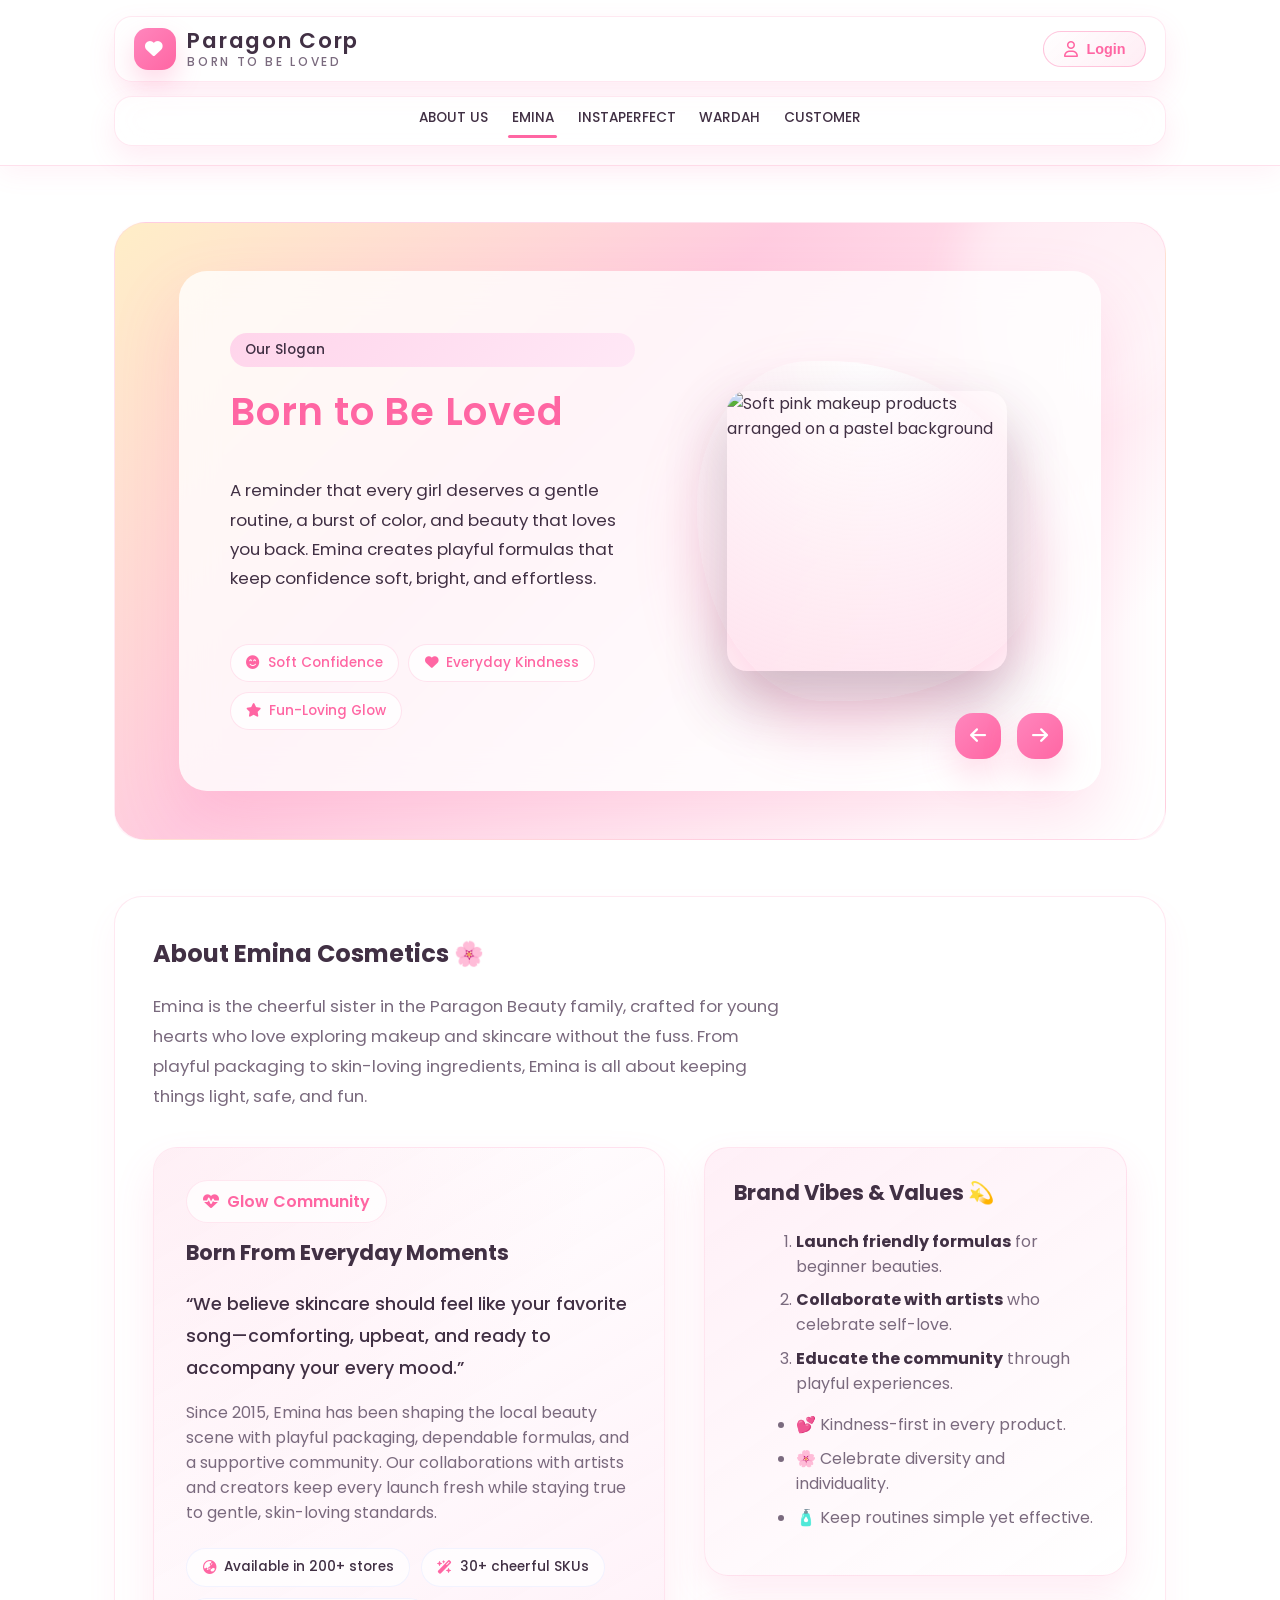
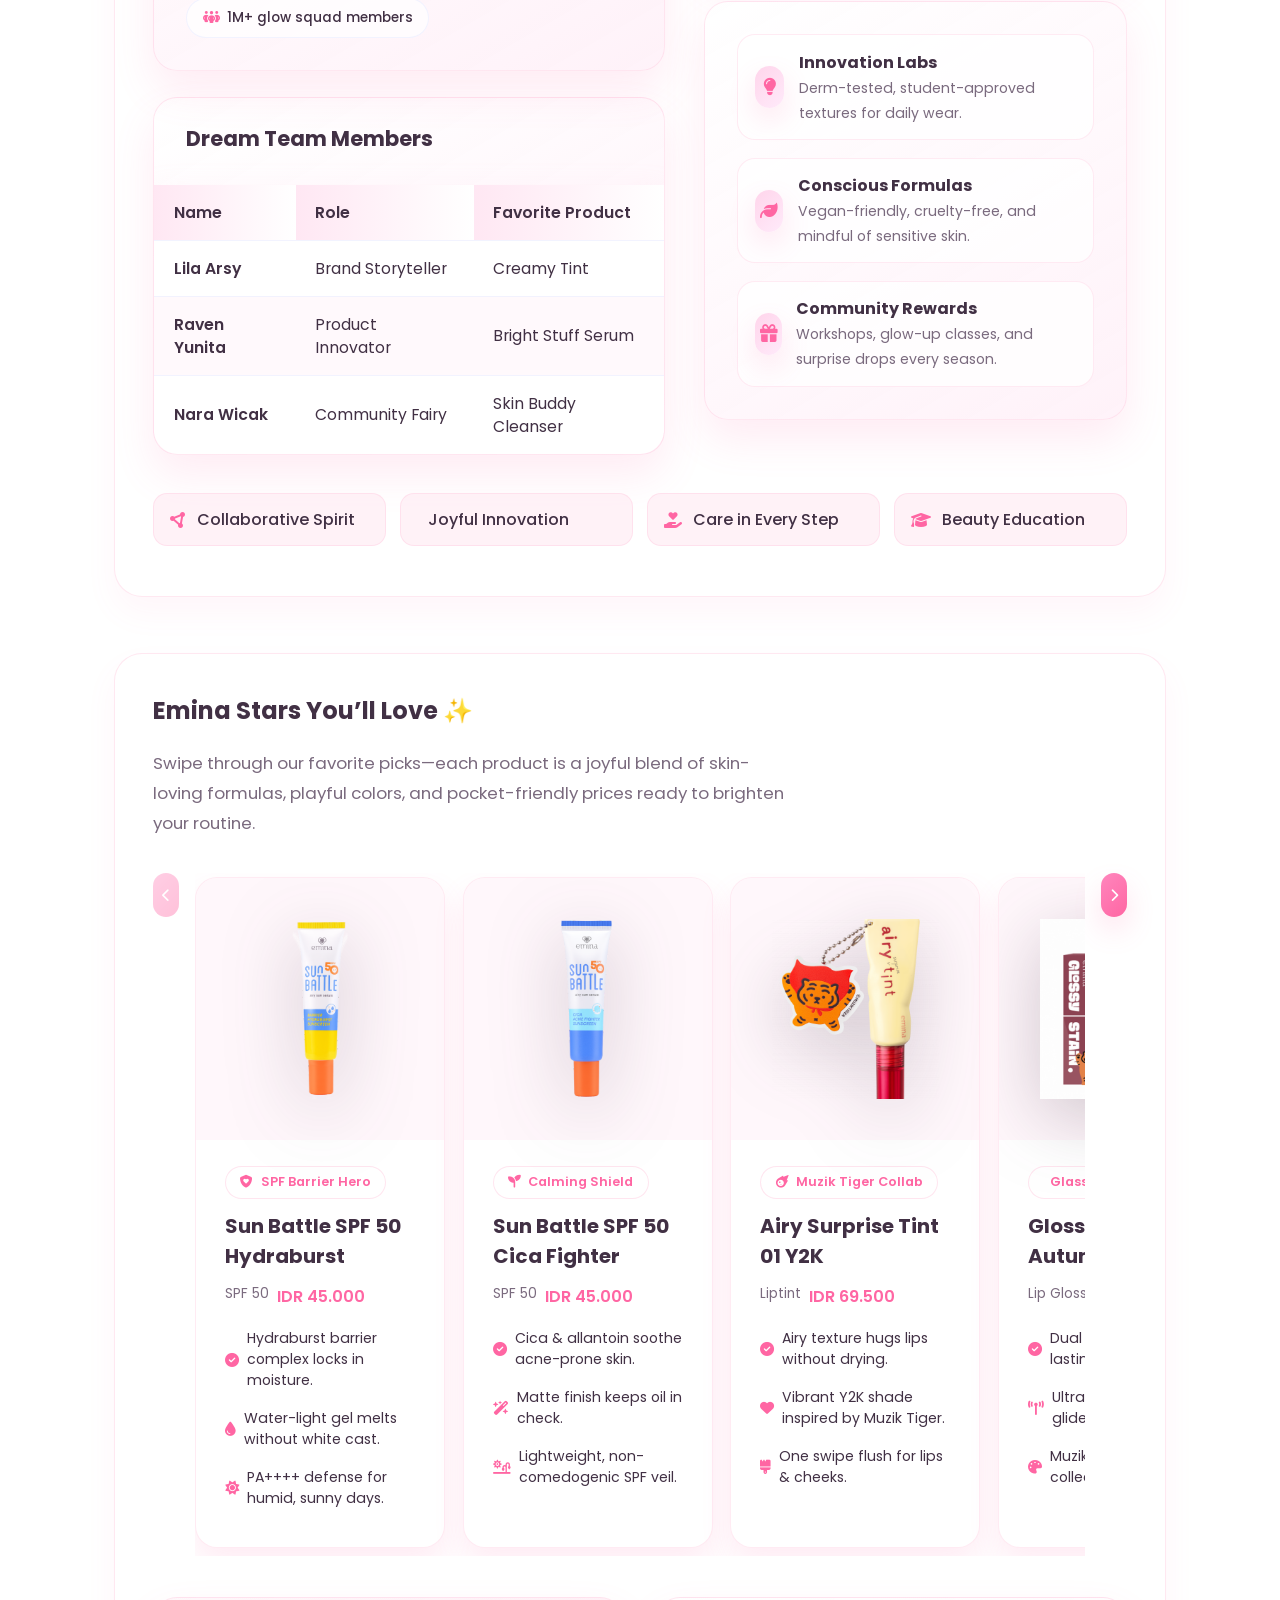
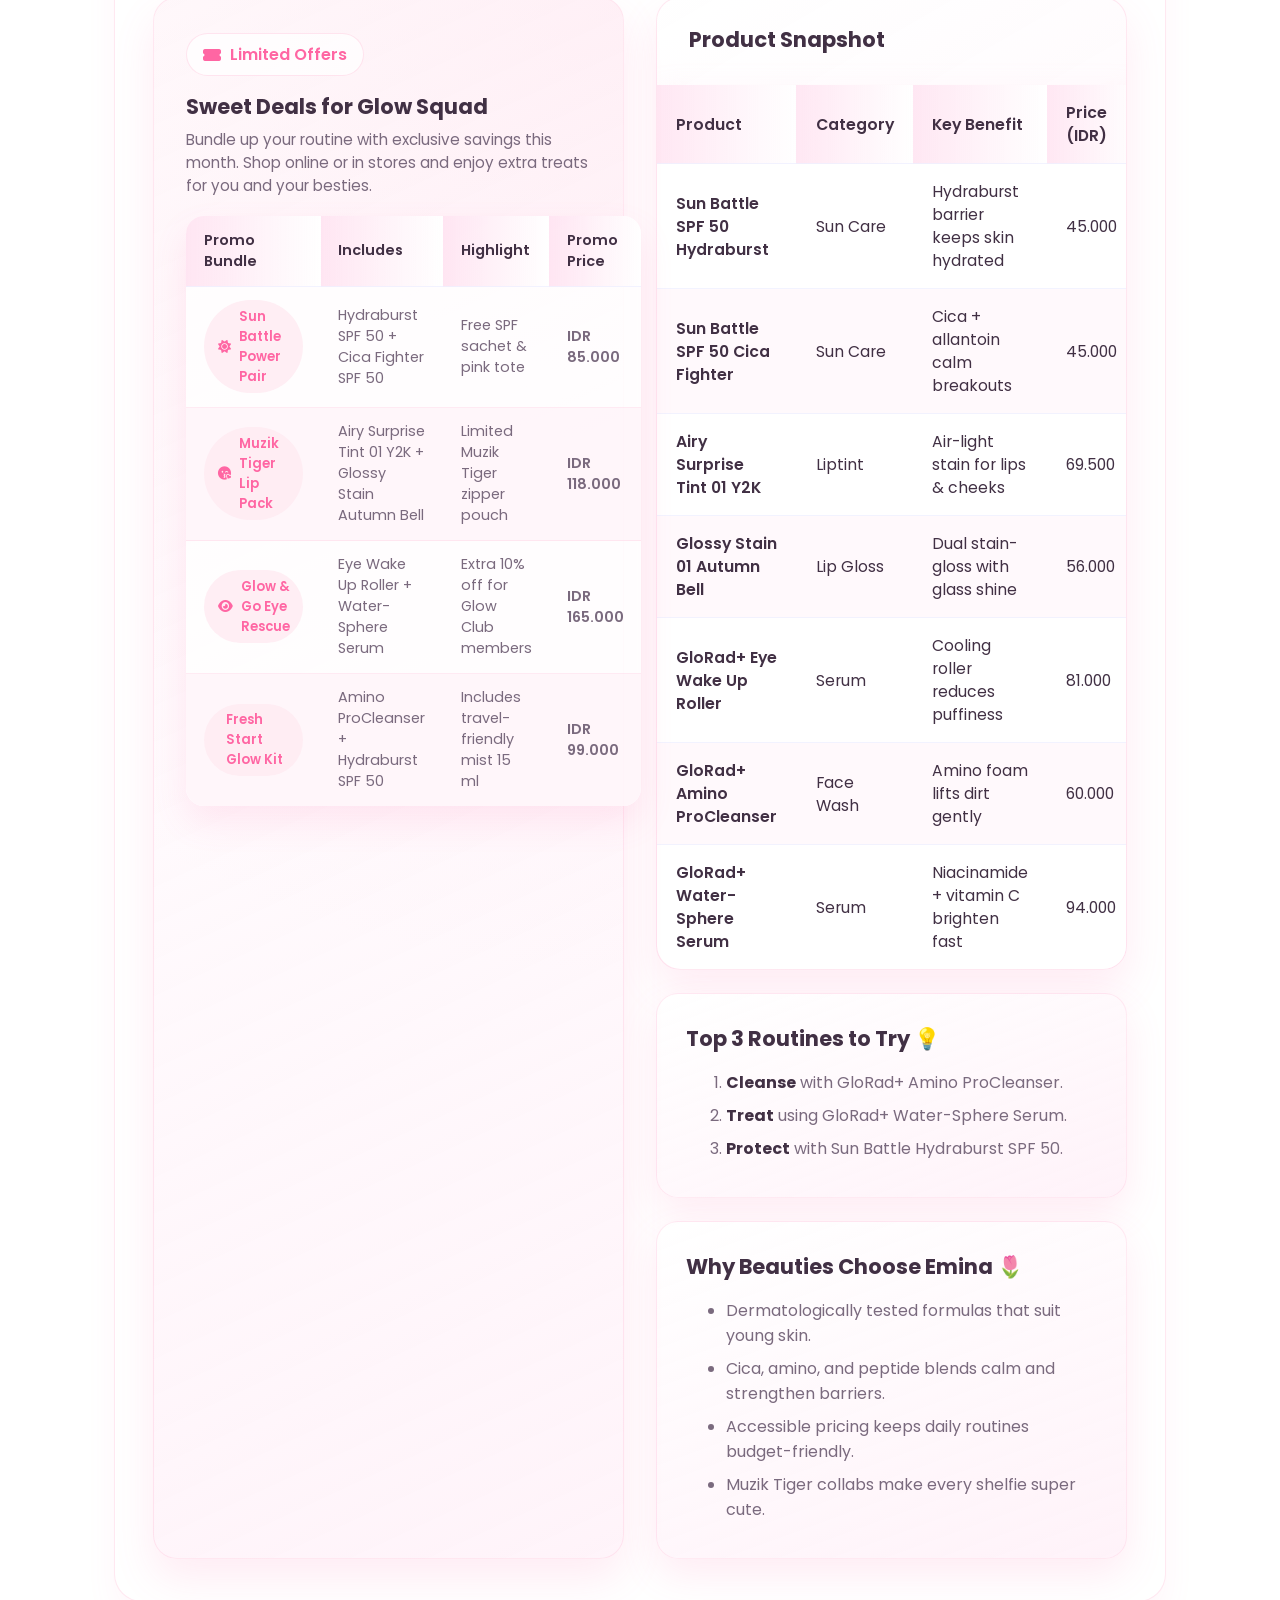
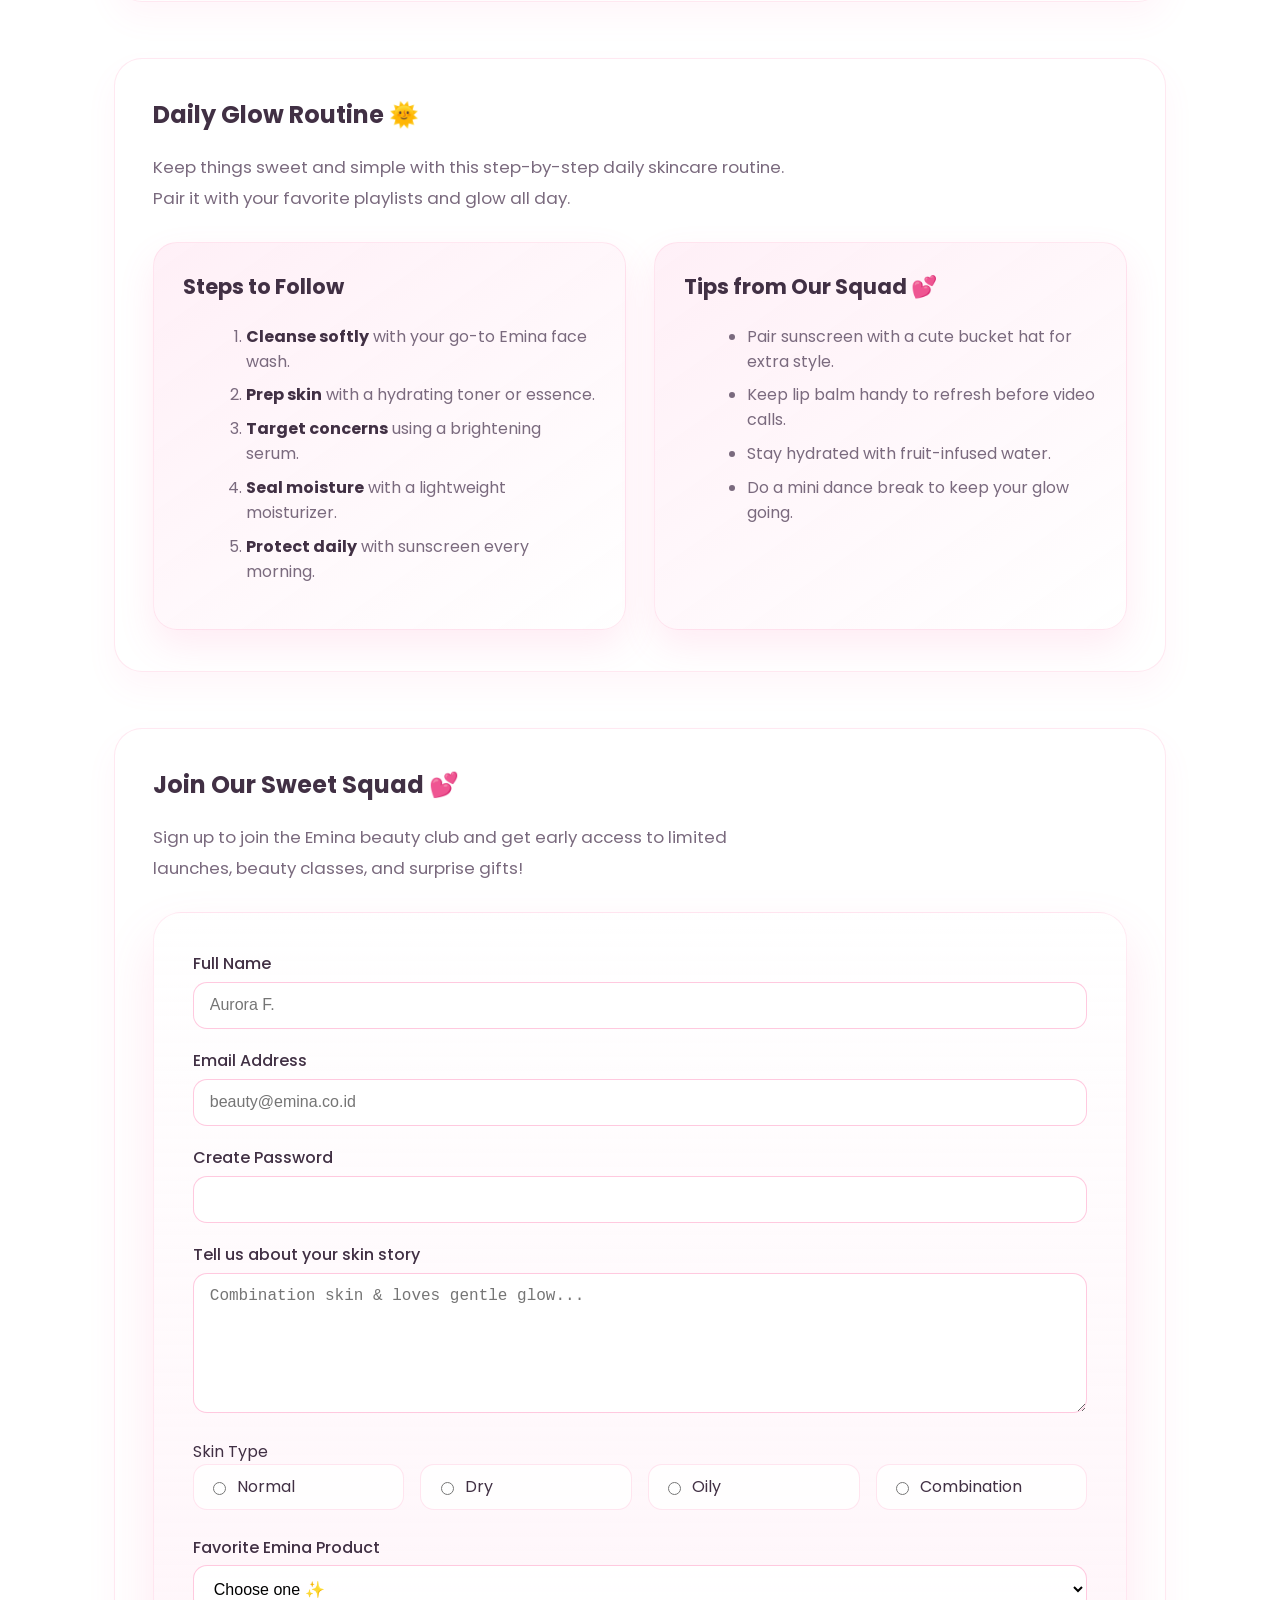
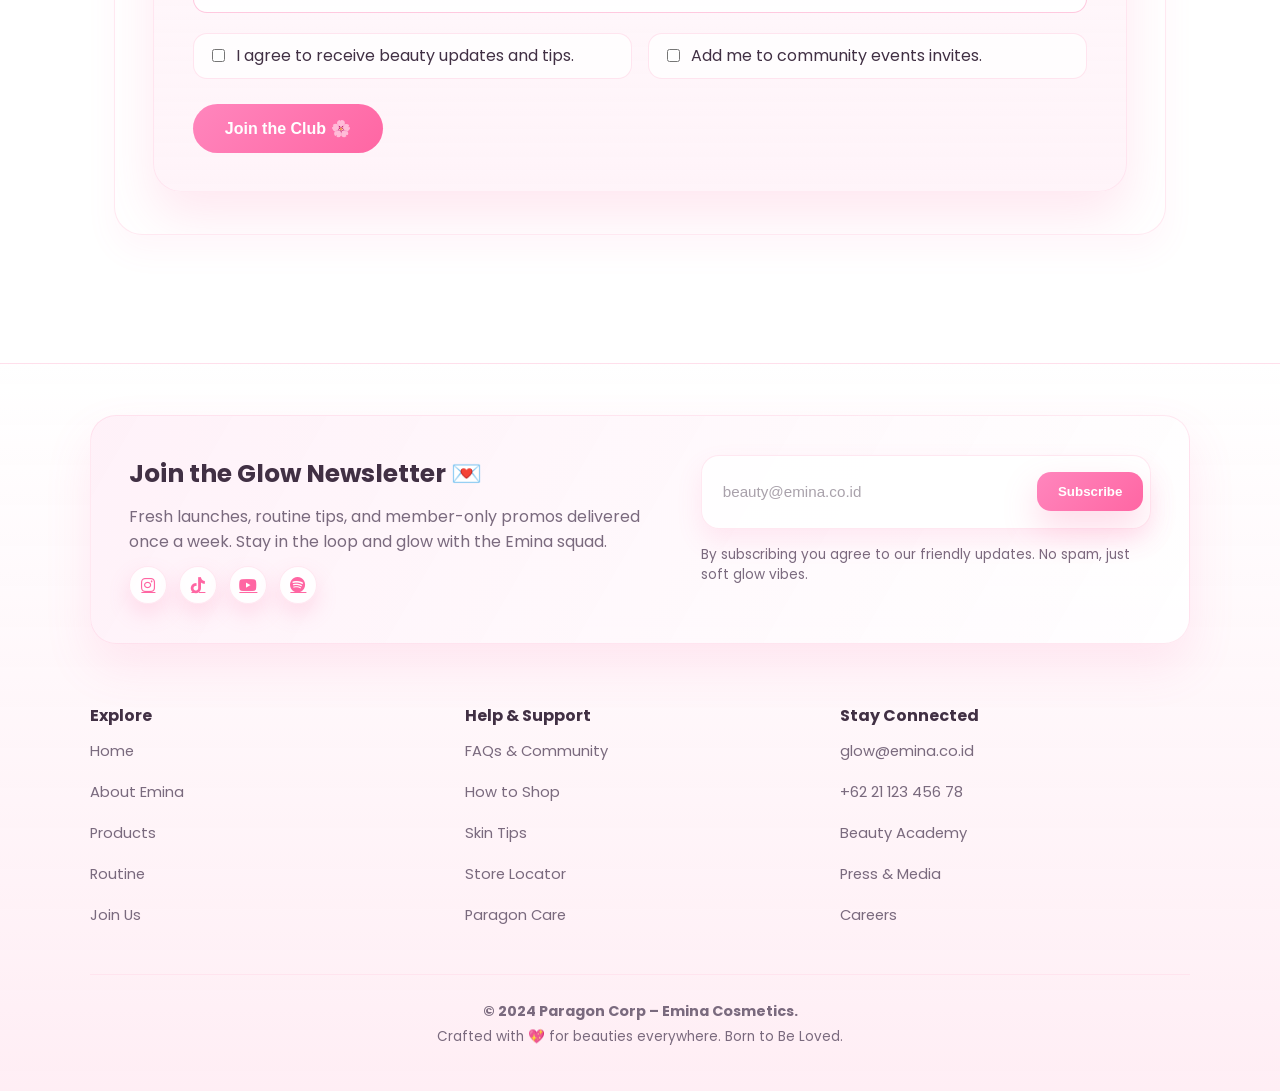
==== index.html @ 12f89a15 "Update" ====
<!DOCTYPE html>
<html lang="en">
  <head>
    <meta charset="UTF-8" />
    <meta name="viewport" content="width=device-width, initial-scale=1.0" />
    <title>Emina Cosmetics - Born to Be Loved</title>
    <link rel="preconnect" href="https://fonts.googleapis.com" />
    <link rel="preconnect" href="https://fonts.gstatic.com" crossorigin />
    <link
      href="https://fonts.googleapis.com/css2?family=Poppins:wght@300;400;500;600&display=swap"
      rel="stylesheet"
    />
    <link
      rel="stylesheet"
      href="https://cdnjs.cloudflare.com/ajax/libs/font-awesome/6.5.2/css/all.min.css"
      referrerpolicy="no-referrer"
    />
    <link rel="stylesheet" href="style.css" />
    <style>
:root {
  --pink-soft: #ffcce0;
  --pink-bold: #ff66a3;
  --pink-light: #fff4f9;
  --lavender: #eff0ff;
  --text-dark: #413044;
  --text-muted: #7a6a7e;
}

      .sr-only {
        position: absolute;
        width: 1px;
        height: 1px;
        padding: 0;
        margin: -1px;
        overflow: hidden;
        clip: rect(0, 0, 0, 0);
        white-space: nowrap;
        border: 0;
      }
    </style>
  </head>
  <body>
    <header>
      <div class="header-shell">
        <div class="header-row header-top">
          <a href="#home" class="brand-link">
            <span class="brand-icon"><i class="fa-solid fa-heart"></i></span>
            <span class="brand-name">
              Paragon Corp
              <span class="brand-tagline">Born to Be Loved</span>
            </span>
          </a>
          <button type="button" class="login-btn" id="login-action">
            <i class="fa-regular fa-user"></i>
            <span>Login</span>
          </button>
        </div>
        <div class="header-row header-nav">
          <nav>
            <ul class="nav-primary">
              <li><a href="#about">About us</a></li>
              <li><a href="#home">Emina</a></li>
              <li><a href="#products">InstaPerfect</a></li>
              <li><a href="#routine">Wardah</a></li>
              <li><a href="#join">Customer</a></li>
            </ul>
          </nav>
        </div>
      </div>
    </header>
    <main>
      <!-- 🌸 HOME SECTION -->
      <section id="home" class="hero">
        <div class="hero-shell">
          <div class="slideshow">
            <div class="slide active" data-slide="0">
              <div class="slide-copy">
                <span class="slide-badge">Our Slogan</span>
                <h2 class="hero-title" style="color: #ff66a3;">Born to Be Loved</h2>
                <p>
                  A reminder that every girl deserves a gentle routine, a burst of color,
                  and beauty that loves you back. Emina creates playful formulas that keep
                  confidence soft, bright, and effortless.
                </p>
                <div class="slide-meta">
                  <span><i class="fa-solid fa-face-smile-beam"></i>Soft Confidence</span>
                  <span><i class="fa-solid fa-heart"></i>Everyday Kindness</span>
                  <span><i class="fa-solid fa-star"></i>Fun-Loving Glow</span>
                </div>
              </div>
              <div class="slide-visual">
                <img
                  src="./imgs/slide-1.jpg"
                  alt="Soft pink makeup products arranged on a pastel background"
                />
              </div>
            </div>
            <div class="slide" data-slide="1">
              <div class="slide-copy">
                <span class="slide-badge">Why Girls Love Emina?</span>
                <h2 class="hero-title">Playful Beauty, Real Results</h2>
                <p>
                  From campus mornings to weekend hangouts, Emina delivers formulas that
                  feel good, look good, and keep your skin smiling back.
                </p>
                <ul class="slide-features">
                  <li><i class="fa-solid fa-tags"></i>Affordable and trendy</li>
                  <li><i class="fa-solid fa-flask"></i>Dermatologically tested</li>
                  <li><i class="fa-solid fa-leaf"></i>Cruelty-free and vegan</li>
                </ul>
              </div>
              <div class="slide-visual">
                <img
                  src="https://images.unsplash.com/photo-1589987607627-616cac5c5b63?auto=format&fit=crop&w=600&q=80"
                  alt="Colorful skincare bottles on a minimalist shelf"
                />
              </div>
            </div>
            <div class="slide" data-slide="2">
              <div class="slide-copy">
                <span class="slide-badge">Simple Skincare Routine</span>
                <h2 class="hero-title">Glow Steps You Can Follow</h2>
                <p>
                  Keep your skincare sweet and simple with a routine that loves your skin
                  back morning and night.
                </p>
                <ol class="slide-steps">
                  <li>Clean your face</li>
                  <li>Apply toner</li>
                  <li>Moisturize daily</li>
                </ol>
                <p class="slide-note">
                  <i class="fa-solid fa-sun"></i> Finish with SPF to lock in the glow.
                </p>
              </div>
              <div class="slide-visual">
                <img
                  src="https://images.unsplash.com/photo-1600181953294-85c8e10c5bd8?auto=format&fit=crop&w=600&q=80"
                  alt="Skincare essentials neatly stacked in pink tones"
                />
              </div>
            </div>
            <div class="slide-controls">
              <button type="button" class="slide-prev" aria-label="Previous slide">
                <i class="fa-solid fa-arrow-left"></i>
              </button>
              <button type="button" class="slide-next" aria-label="Next slide">
                <i class="fa-solid fa-arrow-right"></i>
              </button>
            </div>
          </div>
        </div>
      </section>

      <!-- 🌸 ABOUT SECTION -->
      <section id="about">
        <h2 class="section-heading">About Emina Cosmetics 🌸</h2>
        <p class="section-subtitle">
          Emina is the cheerful sister in the Paragon Beauty family, crafted for
          young hearts who love exploring makeup and skincare without the fuss.
          From playful packaging to skin-loving ingredients, Emina is all about
          keeping things light, safe, and fun.
        </p>
        <div class="about-grid">
          <div class="about-column">
            <div class="info-card about-story-card">
              <span class="about-badge"><i class="fa-solid fa-heart-pulse"></i> Glow Community</span>
              <h3>Born From Everyday Moments</h3>
              <p class="quote">
                “We believe skincare should feel like your favorite song—comforting, upbeat,
                and ready to accompany your every mood.”
              </p>
              <p>
                Since 2015, Emina has been shaping the local beauty scene with playful packaging,
                dependable formulas, and a supportive community. Our collaborations with artists and
                creators keep every launch fresh while staying true to gentle, skin-loving standards.
              </p>
              <div class="about-story-meta">
                <span><i class="fa-solid fa-earth-asia"></i>Available in 200+ stores</span>
                <span><i class="fa-solid fa-wand-magic-sparkles"></i>30+ cheerful SKUs</span>
                <span><i class="fa-solid fa-people-group"></i>1M+ glow squad members</span>
              </div>
            </div>
            <div class="info-card table-card">
              <h3>Dream Team Members</h3>
              <table>
                <thead>
                  <tr>
                    <th>Name</th>
                    <th>Role</th>
                    <th>Favorite Product</th>
                  </tr>
                </thead>
                <tbody>
                  <tr>
                    <td>Lila Arsy</td>
                    <td>Brand Storyteller</td>
                    <td>Creamy Tint</td>
                  </tr>
                  <tr>
                    <td>Raven Yunita</td>
                    <td>Product Innovator</td>
                    <td>Bright Stuff Serum</td>
                  </tr>
                  <tr>
                    <td>Nara Wicak</td>
                    <td>Community Fairy</td>
                    <td>Skin Buddy Cleanser</td>
                  </tr>
                </tbody>
              </table>
            </div>
          </div>
          <div class="about-column">
            <div class="highlight-card">
              <h3>Brand Vibes & Values 💫</h3>
              <ol>
                <li><strong>Launch friendly formulas</strong> for beginner beauties.</li>
                <li><strong>Collaborate with artists</strong> who celebrate self-love.</li>
                <li><strong>Educate the community</strong> through playful experiences.</li>
              </ol>
              <ul>
                <li>💕 Kindness-first in every product.</li>
                <li>🌸 Celebrate diversity and individuality.</li>
                <li>🧴 Keep routines simple yet effective.</li>
              </ul>
            </div>
            <div class="info-card brand-stats">
              <div class="stat-item">
                <i class="fa-solid fa-lightbulb"></i>
                <div class="stat-copy">
                  <strong>Innovation Labs</strong>
                  <span>Derm-tested, student-approved textures for daily wear.</span>
                </div>
              </div>
              <div class="stat-item">
                <i class="fa-solid fa-leaf"></i>
                <div class="stat-copy">
                  <strong>Conscious Formulas</strong>
                  <span>Vegan-friendly, cruelty-free, and mindful of sensitive skin.</span>
                </div>
              </div>
              <div class="stat-item">
                <i class="fa-solid fa-gift"></i>
                <div class="stat-copy">
                  <strong>Community Rewards</strong>
                  <span>Workshops, glow-up classes, and surprise drops every season.</span>
                </div>
              </div>
            </div>
          </div>
        </div>
        <ul class="brand-pillars">
          <li class="brand-pill"><i class="fa-solid fa-circle-nodes"></i>Collaborative Spirit</li>
          <li class="brand-pill"><i class="fa-solid fa-sparkles"></i>Joyful Innovation</li>
          <li class="brand-pill"><i class="fa-solid fa-hand-holding-heart"></i>Care in Every Step</li>
          <li class="brand-pill"><i class="fa-solid fa-graduation-cap"></i>Beauty Education</li>
        </ul>
      </section>

      <!-- 🌸 PRODUCTS SECTION -->
      <section id="products">
        <h2 class="section-heading">Emina Stars You’ll Love ✨</h2>
        <p class="section-subtitle">
          Swipe through our favorite picks—each product is a joyful blend of skin-loving formulas,
          playful colors, and pocket-friendly prices ready to brighten your routine.
        </p>

        <div class="product-row">
          <button type="button" class="carousel-control products-prev" aria-label="Previous products">
            <i class="fa-solid fa-chevron-left"></i>
          </button>
          <div class="product-track" tabindex="0">
            <article class="product-card">
              <div class="product-image">
                <img
                  src="imgs/product-1.png"
                  alt="Emina Sun Battle SPF 50 PA++++ Barrier Hydraburst Sunscreen"
                />
              </div>
              <div class="product-body">
                <span class="product-tag"><i class="fa-solid fa-shield-heart"></i> SPF Barrier Hero</span>
                <h3 class="product-title">Sun Battle SPF 50 Hydraburst</h3>
                <div class="product-meta">
                  <span>SPF 50</span>
                  <span class="product-price">IDR 45.000</span>
                </div>
                <ul class="product-benefits">
                  <li><i class="fa-solid fa-circle-check"></i>Hydraburst barrier complex locks in moisture.</li>
                  <li><i class="fa-solid fa-droplet"></i>Water-light gel melts without white cast.</li>
                  <li><i class="fa-solid fa-sun"></i>PA++++ defense for humid, sunny days.</li>
                </ul>
              </div>
            </article>
            <article class="product-card">
              <div class="product-image">
                <img
                  src="imgs/product-2.png"
                  alt="Emina Sun Battle SPF 50 PA++++ Cica Acne Fighter Sunscreen"
                />
              </div>
              <div class="product-body">
                <span class="product-tag"><i class="fa-solid fa-seedling"></i> Calming Shield</span>
                <h3 class="product-title">Sun Battle SPF 50 Cica Fighter</h3>
                <div class="product-meta">
                  <span>SPF 50</span>
                  <span class="product-price">IDR 45.000</span>
                </div>
                <ul class="product-benefits">
                  <li><i class="fa-solid fa-circle-check"></i>Cica & allantoin soothe acne-prone skin.</li>
                  <li><i class="fa-solid fa-wand-magic-sparkles"></i>Matte finish keeps oil in check.</li>
                  <li><i class="fa-solid fa-sun-plant-wilt"></i>Lightweight, non-comedogenic SPF veil.</li>
                </ul>
              </div>
            </article>
            <article class="product-card">
              <div class="product-image">
                <img
                  src="imgs/product-3.png"
                  alt="Emina Airy Surprise Tint 01 Y2K x Muzik Tiger"
                />
              </div>
              <div class="product-body">
                <span class="product-tag"><i class="fa-solid fa-meteor"></i> Muzik Tiger Collab</span>
                <h3 class="product-title">Airy Surprise Tint 01 Y2K</h3>
                <div class="product-meta">
                  <span>Liptint</span>
                  <span class="product-price">IDR 69.500</span>
                </div>
                <ul class="product-benefits">
                  <li><i class="fa-solid fa-circle-check"></i>Airy texture hugs lips without drying.</li>
                  <li><i class="fa-solid fa-heart"></i>Vibrant Y2K shade inspired by Muzik Tiger.</li>
                  <li><i class="fa-solid fa-brush"></i>One swipe flush for lips & cheeks.</li>
                </ul>
              </div>
            </article>
            <article class="product-card">
              <div class="product-image">
                <img
                  src="imgs/product-4.png"
                  alt="Emina Glossy Stain 01 Autumn Bell x Muzik Tiger"
                />
              </div>
              <div class="product-body">
                <span class="product-tag"><i class="fa-solid fa-sparkles"></i> Glass-Lip Shine</span>
                <h3 class="product-title">Glossy Stain 01 Autumn Bell</h3>
                <div class="product-meta">
                  <span>Lip Gloss</span>
                  <span class="product-price">IDR 56.000</span>
                </div>
                <ul class="product-benefits">
                  <li><i class="fa-solid fa-circle-check"></i>Dual stain & gloss for lasting color.</li>
                  <li><i class="fa-solid fa-tower-broadcast"></i>Ultra-comfy doe-foot glides smoothly.</li>
                  <li><i class="fa-solid fa-palette"></i>Muzik Tiger art adds collectible vibes.</li>
                </ul>
              </div>
            </article>
            <article class="product-card">
              <div class="product-image">
                <img
                  src="imgs/product-5.png"
                  alt="Emina GloRad+ Instant Refresh Puffy Eyes Eye Wake Up Roller"
                />
              </div>
              <div class="product-body">
                <span class="product-tag"><i class="fa-solid fa-eye"></i> Wake Up Eyes</span>
                <h3 class="product-title">GloRad+ Eye Wake Up Roller</h3>
                <div class="product-meta">
                  <span>Serum</span>
                  <span class="product-price">IDR 81.000</span>
                </div>
                <ul class="product-benefits">
                  <li><i class="fa-solid fa-circle-check"></i>Cooling metal roller de-puffs instantly.</li>
                  <li><i class="fa-solid fa-droplet"></i>Brightening peptides lighten dark circles.</li>
                  <li><i class="fa-solid fa-face-smile"></i>Perfect for late-night study recoveries.</li>
                </ul>
              </div>
            </article>
            <article class="product-card">
              <div class="product-image">
                <img
                  src="imgs/product-6.png"
                  alt="EMINA GloRad+ Hassle Free Cleanser Amino Fusion ProCleanser"
                />
              </div>
              <div class="product-body">
                <span class="product-tag"><i class="fa-solid fa-bubbles"></i> Amino Clean</span>
                <h3 class="product-title">GloRad+ Amino ProCleanser</h3>
                <div class="product-meta">
                  <span>Face Wash</span>
                  <span class="product-price">IDR 60.000</span>
                </div>
                <ul class="product-benefits">
                  <li><i class="fa-solid fa-circle-check"></i>Amino fusion lifts dirt without stripping.</li>
                  <li><i class="fa-solid fa-wand-magic-sparkles"></i>Leaves skin bouncy and clarified.</li>
                  <li><i class="fa-solid fa-feather"></i>Foam cushion feels featherlight.</li>
                </ul>
              </div>
            </article>
            <article class="product-card">
              <div class="product-image">
                <img
                  src="imgs/product-7.png"
                  alt="Emina GloRad+ High-Res Bright Glow Water-Sphere Serum"
                />
              </div>
              <div class="product-body">
                <span class="product-tag"><i class="fa-solid fa-droplet"></i> Glow Enhancer</span>
                <h3 class="product-title">GloRad+ Water-Sphere Serum</h3>
                <div class="product-meta">
                  <span>Serum</span>
                  <span class="product-price">IDR 94.000</span>
                </div>
                <ul class="product-benefits">
                  <li><i class="fa-solid fa-circle-check"></i>Water-sphere tech boosts radiance fast.</li>
                  <li><i class="fa-solid fa-flask"></i>Niacinamide & vitamin C brighten tone.</li>
                  <li><i class="fa-solid fa-face-grin-stars"></i>Glass-skin finish without stickiness.</li>
                </ul>
              </div>
            </article>
          </div>
          <button type="button" class="carousel-control products-next" aria-label="Next products">
            <i class="fa-solid fa-chevron-right"></i>
          </button>
        </div>

        <div class="product-data-grid">
          <div class="info-card promo-table-card">
            <span class="promo-badge"><i class="fa-solid fa-ticket-simple"></i> Limited Offers</span>
            <h3>Sweet Deals for Glow Squad</h3>
            <p class="promo-subtitle">
              Bundle up your routine with exclusive savings this month. Shop online or in stores and
              enjoy extra treats for you and your besties.
            </p>
            <table class="promo-table">
              <thead>
                <tr>
                  <th>Promo Bundle</th>
                  <th>Includes</th>
                  <th>Highlight</th>
                  <th>Promo Price</th>
                </tr>
              </thead>
              <tbody>
                <tr>
                  <td><span class="bundle-pill"><i class="fa-solid fa-sun"></i> Sun Battle Power Pair</span></td>
                  <td>Hydraburst SPF 50 + Cica Fighter SPF 50</td>
                  <td>Free SPF sachet & pink tote</td>
                  <td class="promo-price">IDR 85.000</td>
                </tr>
                <tr>
                  <td><span class="bundle-pill"><i class="fa-solid fa-face-kiss-wink-heart"></i> Muzik Tiger Lip Pack</span></td>
                  <td>Airy Surprise Tint 01 Y2K + Glossy Stain Autumn Bell</td>
                  <td>Limited Muzik Tiger zipper pouch</td>
                  <td class="promo-price">IDR 118.000</td>
                </tr>
                <tr>
                  <td><span class="bundle-pill"><i class="fa-solid fa-eye"></i> Glow & Go Eye Rescue</span></td>
                  <td>Eye Wake Up Roller + Water-Sphere Serum</td>
                  <td>Extra 10% off for Glow Club members</td>
                  <td class="promo-price">IDR 165.000</td>
                </tr>
                <tr>
                  <td><span class="bundle-pill"><i class="fa-solid fa-sparkles"></i> Fresh Start Glow Kit</span></td>
                  <td>Amino ProCleanser + Hydraburst SPF 50</td>
                  <td>Includes travel-friendly mist 15 ml</td>
                  <td class="promo-price">IDR 99.000</td>
                </tr>
              </tbody>
            </table>
          </div>
          <div class="products-lists">
            <div class="info-card table-card">
              <h3>Product Snapshot</h3>
              <table>
                <thead>
                  <tr>
                    <th>Product</th>
                    <th>Category</th>
                    <th>Key Benefit</th>
                    <th>Price (IDR)</th>
                  </tr>
                </thead>
                <tbody>
                  <tr>
                    <td>Sun Battle SPF 50 Hydraburst</td>
                    <td>Sun Care</td>
                    <td>Hydraburst barrier keeps skin hydrated</td>
                    <td>45.000</td>
                  </tr>
                  <tr>
                    <td>Sun Battle SPF 50 Cica Fighter</td>
                    <td>Sun Care</td>
                    <td>Cica + allantoin calm breakouts</td>
                    <td>45.000</td>
                  </tr>
                  <tr>
                    <td>Airy Surprise Tint 01 Y2K</td>
                    <td>Liptint</td>
                    <td>Air-light stain for lips & cheeks</td>
                    <td>69.500</td>
                  </tr>
                  <tr>
                    <td>Glossy Stain 01 Autumn Bell</td>
                    <td>Lip Gloss</td>
                    <td>Dual stain-gloss with glass shine</td>
                    <td>56.000</td>
                  </tr>
                  <tr>
                    <td>GloRad+ Eye Wake Up Roller</td>
                    <td>Serum</td>
                    <td>Cooling roller reduces puffiness</td>
                    <td>81.000</td>
                  </tr>
                  <tr>
                    <td>GloRad+ Amino ProCleanser</td>
                    <td>Face Wash</td>
                    <td>Amino foam lifts dirt gently</td>
                    <td>60.000</td>
                  </tr>
                  <tr>
                    <td>GloRad+ Water-Sphere Serum</td>
                    <td>Serum</td>
                    <td>Niacinamide + vitamin C brighten fast</td>
                    <td>94.000</td>
                  </tr>
                </tbody>
              </table>
            </div>
            <div class="list-card">
              <h3>Top 3 Routines to Try 💡</h3>
              <ol>
                <li><strong>Cleanse</strong> with GloRad+ Amino ProCleanser.</li>
                <li><strong>Treat</strong> using GloRad+ Water-Sphere Serum.</li>
                <li><strong>Protect</strong> with Sun Battle Hydraburst SPF 50.</li>
              </ol>
            </div>
            <div class="list-card">
              <h3>Why Beauties Choose Emina 🌷</h3>
              <ul>
                <li>Dermatologically tested formulas that suit young skin.</li>
                <li>Cica, amino, and peptide blends calm and strengthen barriers.</li>
                <li>Accessible pricing keeps daily routines budget-friendly.</li>
                <li>Muzik Tiger collabs make every shelfie super cute.</li>
              </ul>
            </div>
          </div>
        </div>
      </section>

      <!-- 🌸 ROUTINE SECTION -->
      <section id="routine">
        <h2 class="section-heading">Daily Glow Routine 🌞</h2>
        <p class="section-subtitle">
          Keep things sweet and simple with this step-by-step daily skincare
          routine. Pair it with your favorite playlists and glow all day.
        </p>
        <div class="grid-two">
          <div class="highlight-card">
            <h3>Steps to Follow</h3>
            <ol>
              <li><strong>Cleanse softly</strong> with your go-to Emina face wash.</li>
              <li><strong>Prep skin</strong> with a hydrating toner or essence.</li>
              <li><strong>Target concerns</strong> using a brightening serum.</li>
              <li><strong>Seal moisture</strong> with a lightweight moisturizer.</li>
              <li><strong>Protect daily</strong> with sunscreen every morning.</li>
            </ol>
          </div>
          <div class="highlight-card">
            <h3>Tips from Our Squad 💕</h3>
            <ul>
              <li>Pair sunscreen with a cute bucket hat for extra style.</li>
              <li>Keep lip balm handy to refresh before video calls.</li>
              <li>Stay hydrated with fruit-infused water.</li>
              <li>Do a mini dance break to keep your glow going.</li>
            </ul>
          </div>
        </div>
      </section>

      <!-- 🌸 JOIN SECTION -->
      <section id="join">
        <h2 class="section-heading">Join Our Sweet Squad 💕</h2>
        <p class="section-subtitle">
          Sign up to join the Emina beauty club and get early access to limited
          launches, beauty classes, and surprise gifts!
        </p>
        <div class="form-card">
          <form id="join-form">
            <div>
              <label for="name">Full Name</label>
              <input
                type="text"
                id="name"
                name="name"
                placeholder="Aurora F."
                required
              />
            </div>
            <div>
              <label for="email">Email Address</label>
              <input
                type="email"
                id="email"
                name="email"
                placeholder="beauty@emina.co.id"
                required
              />
            </div>
            <div>
              <label for="password">Create Password</label>
              <input
                type="password"
                id="password"
                name="password"
                minlength="6"
                required
              />
            </div>
            <div>
              <label for="story">Tell us about your skin story</label>
              <textarea
                id="story"
                name="story"
                placeholder="Combination skin & loves gentle glow..."
                required
              ></textarea>
            </div>
            <div>
              <span class="label">Skin Type</span>
              <div class="choices">
                <label>
                  <input type="radio" name="skin" value="normal" required />
                  Normal
                </label>
                <label>
                  <input type="radio" name="skin" value="dry" />
                  Dry
                </label>
                <label>
                  <input type="radio" name="skin" value="oily" />
                  Oily
                </label>
                <label>
                  <input type="radio" name="skin" value="combo" />
                  Combination
                </label>
              </div>
            </div>
            <div>
              <label for="favorite">Favorite Emina Product</label>
              <select id="favorite" name="favorite" required>
                <option value="">Choose one ✨</option>
                <option value="bright-stuff">Bright Stuff Serum</option>
                <option value="sun-protection">Sun Protection SPF 30</option>
                <option value="creamy-tint">Creamy Tint</option>
                <option value="skin-buddy">Skin Buddy Cleanser</option>
              </select>
            </div>
            <div class="choices">
              <label>
                <input type="checkbox" name="agree" required />
                I agree to receive beauty updates and tips.
              </label>
              <label>
                <input type="checkbox" name="community" />
                Add me to community events invites.
              </label>
            </div>
            <button type="submit" class="submit-btn">Join the Club 🌸</button>
          </form>
        </div>
      </section>
    </main>
    <footer>
      <div class="footer-shell">
        <div class="footer-newsletter">
          <div>
            <h3>Join the Glow Newsletter 💌</h3>
            <p>
              Fresh launches, routine tips, and member-only promos delivered once a week.
              Stay in the loop and glow with the Emina squad.
            </p>
            <div class="footer-social">
              <a href="#" aria-label="Instagram"><i class="fa-brands fa-instagram"></i></a>
              <a href="#" aria-label="Tiktok"><i class="fa-brands fa-tiktok"></i></a>
              <a href="#" aria-label="YouTube"><i class="fa-brands fa-youtube"></i></a>
              <a href="#" aria-label="Spotify"><i class="fa-brands fa-spotify"></i></a>
            </div>
          </div>
          <form class="footer-form" id="newsletter-form">
            <label for="newsletter-email" class="sr-only">Email address</label>
            <div class="footer-input-group">
              <input
                type="email"
                id="newsletter-email"
                name="newsletter-email"
                placeholder="beauty@emina.co.id"
                required
              />
              <button type="submit" class="footer-submit">Subscribe</button>
            </div>
            <p class="footer-policy">
              By subscribing you agree to our friendly updates. No spam, just soft glow vibes.
            </p>
          </form>
        </div>

        <div class="footer-links">
          <div>
            <h4>Explore</h4>
            <ul>
              <li><a href="#home">Home</a></li>
              <li><a href="#about">About Emina</a></li>
              <li><a href="#products">Products</a></li>
              <li><a href="#routine">Routine</a></li>
              <li><a href="#join">Join Us</a></li>
            </ul>
          </div>
          <div>
            <h4>Help & Support</h4>
            <ul>
              <li><a href="#join">FAQs & Community</a></li>
              <li><a href="#products">How to Shop</a></li>
              <li><a href="#routine">Skin Tips</a></li>
              <li><a href="#">Store Locator</a></li>
              <li><a href="#">Paragon Care</a></li>
            </ul>
          </div>
          <div>
            <h4>Stay Connected</h4>
            <ul>
              <li><a href="mailto:glow@emina.co.id">glow@emina.co.id</a></li>
              <li><a href="tel:+622112345678">+62 21 123 456 78</a></li>
              <li><a href="#">Beauty Academy</a></li>
              <li><a href="#">Press & Media</a></li>
              <li><a href="#">Careers</a></li>
            </ul>
          </div>
        </div>

        <div class="footer-bottom">
          <strong>© 2024 Paragon Corp – Emina Cosmetics.</strong>
          <span>Crafted with 💖 for beauties everywhere. Born to Be Loved.</span>
        </div>
      </div>
    </footer>
    <script src="script.js"></script>
  </body>
</html>
---- style.css ----
/* External stylesheet for Emina Cosmetics single-page site */

* {
  box-sizing: border-box;
}

body {
  margin: 0;
  font-family: "Poppins", sans-serif;
  color: var(--text-dark);
  background-color: #ffffff;
}

header {
  position: sticky;
  top: 0;
  z-index: 100;
  backdrop-filter: blur(18px);
  background-color: rgba(255, 255, 255, 0.92);
  border-bottom: 1px solid rgba(255, 204, 224, 0.6);
  box-shadow: 0 8px 24px rgba(255, 102, 163, 0.08);
}

.header-shell {
  max-width: 1100px;
  margin: 0 auto;
  padding: 1rem 1.5rem 1.2rem;
  display: flex;
  flex-direction: column;
  gap: 0.85rem;
}

.header-row {
  display: flex;
  align-items: center;
  justify-content: space-between;
  gap: 1rem;
  background: rgba(255, 255, 255, 0.6);
  border: 1px solid rgba(255, 204, 224, 0.45);
  border-radius: 18px;
  padding: 0.7rem 1.2rem;
  backdrop-filter: blur(18px);
  box-shadow: 0 12px 28px rgba(255, 102, 163, 0.12);
}

.header-top {
  font-size: 0.95rem;
  flex-wrap: wrap;
}

.brand-link {
  display: inline-flex;
  align-items: center;
  gap: 0.7rem;
  font-size: 1.35rem;
  font-weight: 600;
  color: var(--text-dark);
  text-decoration: none;
  letter-spacing: 0.08em;
}

.brand-name {
  display: flex;
  flex-direction: column;
  gap: 0.25rem;
  line-height: 1.05;
}

.brand-icon {
  width: 42px;
  height: 42px;
  border-radius: 14px;
  display: grid;
  place-items: center;
  background: linear-gradient(135deg, #ff86bd, #ff66a3);
  color: #ffffff;
  font-size: 1.1rem;
  box-shadow: 0 12px 26px rgba(255, 102, 163, 0.25);
}

.brand-tagline {
  font-size: 0.75rem;
  font-weight: 500;
  color: var(--text-muted);
  text-transform: uppercase;
  letter-spacing: 0.22em;
}

.login-btn {
  display: inline-flex;
  align-items: center;
  gap: 0.55rem;
  padding: 0.55rem 1.2rem;
  border-radius: 999px;
  border: 1px solid rgba(255, 102, 163, 0.35);
  background: linear-gradient(135deg, rgba(255, 255, 255, 0.85), rgba(255, 235, 243, 0.9));
  color: var(--pink-bold);
  font-weight: 600;
  font-size: 0.9rem;
  cursor: pointer;
  transition: transform 0.25s ease, box-shadow 0.25s ease;
}

.login-btn i {
  font-size: 1rem;
}

.login-btn:hover {
  transform: translateY(-2px);
  box-shadow: 0 14px 30px rgba(255, 102, 163, 0.25);
}

.header-nav {
  justify-content: center;
  padding: 0.45rem 1.1rem;
}

.header-nav nav {
  width: 100%;
}

nav ul {
  display: flex;
  list-style: none;
  margin: 0;
  padding: 0;
  gap: 1.1rem;
  justify-content: center;
  flex-wrap: wrap;
}

nav a {
  position: relative;
  color: var(--text-dark);
  text-decoration: none;
  font-weight: 500;
  padding: 0.3rem 0.2rem;
  text-transform: uppercase;
  font-size: 0.85rem;
  transition: color 0.3s ease;
}

nav a::after {
  content: "";
  position: absolute;
  left: 0;
  bottom: -0.4rem;
  width: 100%;
  height: 3px;
  border-radius: 999px;
  background-color: var(--pink-bold);
  transform: scaleX(0);
  transform-origin: center;
  transition: transform 0.3s ease;
}

nav a:hover,
nav a:focus {
  color: var(--pink-bold);
}

nav a:hover::after,
nav a:focus::after,
nav a.active-link::after {
  transform: scaleX(1);
}

main {
  max-width: 1100px;
  margin: 0 auto;
  padding: 3.5rem 1.5rem 4.5rem;
}

section {
  position: relative;
  margin-bottom: 3.5rem;
  background-color: #ffffff;
  padding: 2.4rem 2.4rem 2.6rem;
  border-radius: 28px;
  border: 1px solid rgba(255, 204, 224, 0.45);
  box-shadow: 0 16px 32px rgba(255, 102, 163, 0.06);
  overflow: hidden;
  scroll-margin-top: 120px;
}

.hero {
  position: relative;
  display: flex;
  flex-direction: column;
  justify-content: center;
  align-items: center;
  gap: 2rem;
  padding: 0;
  background: none;
  border: none;
  box-shadow: none;
}

.hero::after {
  display: none;
}

.hero-shell {
  position: relative;
  width: 100%;
  padding: 3rem 4rem;
  border-radius: 32px;
  background: linear-gradient(135deg, #ffeec7, #ffcce0 40%, #ffffff 85%);
  border: 1px solid rgba(255, 204, 224, 0.4);
  box-shadow: 0 30px 60px rgba(255, 171, 206, 0.25);
  overflow: hidden;
}

.hero-shell::before {
  content: "";
  position: absolute;
  width: 250px;
  height: 250px;
  border-radius: 50%;
  background: rgba(255, 255, 255, 0.45);
  filter: blur(20px);
  top: -60px;
  right: -40px;
}

.slideshow {
  width: 100%;
  min-height: 520px;
  position: relative;
  display: flex;
  align-items: stretch;
  justify-content: center;
  padding: 0.9rem;
}

.slide {
  position: absolute;
  inset: 0;
  display: grid;
  grid-template-columns: minmax(0, 1.05fr) minmax(0, 0.95fr);
  align-items: center;
  padding: 2.8rem 3.2rem;
  gap: 3rem;
  min-height: 360px;
  background-color: rgba(255, 255, 255, 0.78);
  backdrop-filter: blur(18px);
  border-radius: 28px;
  box-shadow: 0 32px 68px rgba(255, 102, 163, 0.18);
  opacity: 0;
  transform: translateY(26px);
  transition: opacity 0.55s ease, transform 0.55s ease;
}

.slide.active {
  opacity: 1;
  transform: translateY(0);
}

.slide-copy {
  display: flex;
  flex-direction: column;
  gap: 1rem;
}

.slide h2 {
  font-size: 2.4rem;
  font-weight: 600;
  letter-spacing: 0.02em;
  color: var(--pink-bold);
  margin-bottom: 0.2rem;
}

.slide p {
  max-width: 520px;
  font-size: 1.05rem;
  color: var(--text-dark);
  line-height: 1.75;
}

.slide-visual {
  position: relative;
  display: flex;
  justify-content: center;
  align-items: center;
  padding: 1.2rem;
}

.slide-visual::before {
  content: "";
  position: absolute;
  width: clamp(260px, 40vw, 340px);
  height: clamp(260px, 40vw, 340px);
  border-radius: 35% 65% 60% 40% / 45% 55% 40% 60%;
  background: radial-gradient(circle at top, rgba(255, 255, 255, 0.85), rgba(255, 204, 224, 0.55));
  box-shadow: 0 30px 60px rgba(255, 102, 163, 0.25);
  filter: blur(0.5px);
}

.slide-visual img {
  position: relative;
  width: min(280px, 90%);
  aspect-ratio: 1;
  border-radius: 20px;
  box-shadow: 0 28px 58px rgba(65, 48, 68, 0.25);
  object-fit: cover;
}

.slide-badge {
  display: inline-flex;
  align-items: center;
  gap: 0.5rem;
  padding: 0.45rem 0.9rem;
  border-radius: 999px;
  background: linear-gradient(135deg, #ffd5eb, #ffe8f6);
  color: var(--text-dark);
  font-size: 0.85rem;
  font-weight: 500;
}

.slide-features {
  list-style: none;
  margin: 1rem 0 0;
  padding: 0;
  display: grid;
  gap: 0.75rem;
}

.slide-features li {
  display: flex;
  align-items: center;
  gap: 0.75rem;
  padding: 0.7rem 1rem;
  border-radius: 16px;
  background: rgba(255, 235, 243, 0.7);
  border: 1px solid rgba(255, 204, 224, 0.45);
  color: var(--text-dark);
  font-weight: 500;
}

.slide-features i {
  color: var(--pink-bold);
  font-size: 1.1rem;
}

.slide-steps {
  list-style: none;
  margin: 1rem 0 0;
  padding: 0;
  counter-reset: step-count;
  display: grid;
  gap: 0.85rem;
}

.slide-steps li {
  counter-increment: step-count;
  position: relative;
  padding: 1rem 1rem 1rem 3.5rem;
  border-radius: 18px;
  background: rgba(255, 255, 255, 0.8);
  border: 1px solid rgba(239, 240, 255, 0.8);
  box-shadow: 0 10px 24px rgba(255, 102, 163, 0.12);
  font-weight: 500;
  color: var(--text-dark);
}

.slide-steps li::before {
  content: counter(step-count);
  position: absolute;
  left: 1.1rem;
  top: 50%;
  transform: translateY(-50%);
  width: 2.2rem;
  height: 2.2rem;
  border-radius: 50%;
  display: grid;
  place-items: center;
  background: linear-gradient(135deg, #ff86bd, #ff66a3);
  color: #ffffff;
  font-weight: 600;
  box-shadow: 0 12px 26px rgba(255, 102, 163, 0.25);
}

.slide-note {
  font-size: 0.93rem;
  color: var(--text-muted);
  margin-top: 0.8rem;
}

.slide-note i {
  color: var(--pink-bold);
  margin-right: 0.45rem;
}

.slide-meta {
  display: flex;
  flex-wrap: wrap;
  gap: 0.6rem;
  margin-top: 1.1rem;
}

.slide-meta span {
  display: inline-flex;
  align-items: center;
  gap: 0.45rem;
  padding: 0.5rem 0.95rem;
  border-radius: 999px;
  background: rgba(255, 255, 255, 0.78);
  border: 1px solid rgba(255, 204, 224, 0.55);
  color: var(--pink-bold);
  font-size: 0.85rem;
  font-weight: 500;
}

.slide-meta i {
  color: var(--pink-bold);
}

.slide-controls {
  position: absolute;
  bottom: 2rem;
  right: 2.4rem;
  transform: none;
  display: flex;
  gap: 1rem;
}

.slide-controls button {
  background: linear-gradient(135deg, #ff86bd, #ff66a3);
  color: #ffffff;
  border: none;
  border-radius: 18px;
  padding: 0.65rem 0.75rem;
  width: 46px;
  height: 46px;
  display: grid;
  place-items: center;
  font-size: 1.15rem;
  cursor: pointer;
  transition: transform 0.3s ease, box-shadow 0.3s ease;
  box-shadow: 0 16px 34px rgba(255, 102, 163, 0.25);
}

.slide-controls button:hover {
  transform: translateY(-2px);
  box-shadow: 0 16px 32px rgba(255, 102, 163, 0.22);
}

.grid-two {
  display: grid;
  grid-template-columns: repeat(auto-fit, minmax(260px, 1fr));
  gap: 1.8rem;
}

table {
  width: 100%;
  border-collapse: collapse;
  background-color: #ffffff;
  border-radius: 24px;
  overflow: hidden;
  box-shadow: 0 12px 32px rgba(255, 204, 224, 0.25);
}

th,
td {
  padding: 1rem 1.2rem;
  border-bottom: 1px solid rgba(239, 240, 255, 0.8);
  text-align: left;
  font-size: 0.98rem;
}

th {
  background: linear-gradient(90deg, rgba(255, 221, 238, 0.7), rgba(255, 255, 255, 0.95));
  color: var(--text-dark);
  font-weight: 600;
}

tbody tr:nth-child(even) {
  background-color: rgba(255, 245, 250, 0.6);
}

tbody td:first-child {
  font-weight: 600;
  color: var(--text-dark);
}

tr:last-child td {
  border-bottom: none;
}

ol,
ul {
  margin: 0 0 1rem 1.4rem;
}

ol li,
ul li {
  margin-bottom: 0.55rem;
  color: var(--text-muted);
}

.section-subtitle {
  font-size: 1.05rem;
  color: var(--text-muted);
  max-width: 640px;
  line-height: 1.8;
  margin-bottom: 1.8rem;
}

ol li strong {
  color: var(--text-dark);
}

.highlight-card {
  background: linear-gradient(145deg, rgba(255, 238, 246, 0.9), rgba(255, 255, 255, 0.95));
  border-radius: 24px;
  padding: 1.8rem;
  border: 1px solid rgba(255, 204, 224, 0.45);
  box-shadow: 0 16px 36px rgba(255, 102, 163, 0.12);
}

.about-grid {
  display: grid;
  grid-template-columns: minmax(0, 1.15fr) minmax(0, 0.95fr);
  gap: 2.4rem;
  margin-top: 2.2rem;
}

.about-column {
  display: flex;
  flex-direction: column;
  gap: 1.6rem;
}

.info-card {
  background: linear-gradient(150deg, rgba(255, 255, 255, 0.92), rgba(255, 240, 248, 0.85));
  border-radius: 24px;
  padding: 2rem;
  border: 1px solid rgba(255, 204, 224, 0.45);
  box-shadow: 0 20px 42px rgba(255, 102, 163, 0.12);
}

.about-story-card {
  position: relative;
  overflow: hidden;
}

.about-story-card::after {
  content: "";
  position: absolute;
  inset: 0;
  background: radial-gradient(circle at top left, rgba(255, 204, 224, 0.3), transparent 60%);
  pointer-events: none;
}

.about-story-card > * {
  position: relative;
  z-index: 1;
}

.about-badge {
  display: inline-flex;
  align-items: center;
  gap: 0.5rem;
  padding: 0.5rem 1rem;
  border-radius: 999px;
  background: rgba(255, 255, 255, 0.75);
  border: 1px solid rgba(255, 204, 224, 0.45);
  color: var(--pink-bold);
  font-weight: 600;
  margin-bottom: 0.9rem;
}

.about-badge i {
  color: var(--pink-bold);
}

.about-story-card p {
  margin-bottom: 1rem;
  color: var(--text-muted);
}

.about-story-card .quote {
  font-size: 1.1rem;
  color: var(--text-dark);
  font-weight: 500;
  line-height: 1.8;
}

.about-story-meta {
  display: flex;
  flex-wrap: wrap;
  gap: 0.7rem;
  margin-top: 1.4rem;
}

.about-story-meta span {
  display: inline-flex;
  align-items: center;
  gap: 0.45rem;
  padding: 0.55rem 0.95rem;
  border-radius: 999px;
  background: rgba(255, 255, 255, 0.7);
  border: 1px solid rgba(239, 240, 255, 0.8);
  color: var(--text-dark);
  font-size: 0.85rem;
  font-weight: 500;
}

.about-story-meta i {
  color: var(--pink-bold);
}

.table-card {
  padding: 0;
  overflow: hidden;
}

.table-card h3 {
  padding: 1.6rem 2rem 0.6rem;
}

.table-card table {
  border-radius: 0 0 24px 24px;
}

.brand-stats {
  display: grid;
  gap: 1.1rem;
}

.stat-item {
  display: flex;
  align-items: center;
  gap: 0.9rem;
  padding: 0.9rem 1.1rem;
  border-radius: 18px;
  background: rgba(255, 255, 255, 0.78);
  border: 1px solid rgba(255, 204, 224, 0.4);
}

.stat-item i {
  width: 42px;
  height: 42px;
  border-radius: 16px;
  display: grid;
  place-items: center;
  background: linear-gradient(135deg, #ffd5eb, #ffeafa);
  color: var(--pink-bold);
  font-size: 1.1rem;
  box-shadow: 0 12px 28px rgba(255, 102, 163, 0.16);
}

.stat-copy strong {
  display: block;
  font-size: 1rem;
  color: var(--text-dark);
}

.stat-copy span {
  font-size: 0.88rem;
  color: var(--text-muted);
}

.brand-pillars {
  list-style: none;
  display: flex;
  flex-wrap: wrap;
  gap: 0.9rem;
  margin: 2.4rem 0 0;
  padding: 0;
}

.brand-pill {
  flex: 1 1 180px;
  min-width: 160px;
  display: inline-flex;
  align-items: center;
  gap: 0.65rem;
  padding: 0.8rem 1rem;
  border-radius: 14px;
  background: rgba(255, 235, 243, 0.65);
  border: 1px solid rgba(255, 204, 224, 0.45);
  color: var(--text-dark);
  font-weight: 500;
}

.brand-pill i {
  color: var(--pink-bold);
}

.promo-table-card {
  position: relative;
  padding: 2.2rem 2rem;
  background: linear-gradient(155deg, rgba(255, 255, 255, 0.94), rgba(255, 240, 248, 0.75));
}

.promo-table-card::after {
  content: "";
  position: absolute;
  inset: 0;
  border-radius: 22px;
  background: radial-gradient(circle at top right, rgba(255, 204, 224, 0.28), transparent 60%);
  pointer-events: none;
}

.promo-table-card > * {
  position: relative;
  z-index: 1;
}

.promo-badge {
  display: inline-flex;
  align-items: center;
  gap: 0.55rem;
  padding: 0.5rem 1rem;
  border-radius: 999px;
  background: rgba(255, 255, 255, 0.75);
  border: 1px solid rgba(255, 204, 224, 0.5);
  color: var(--pink-bold);
  font-weight: 600;
  margin-bottom: 0.9rem;
}

.promo-badge i {
  color: var(--pink-bold);
}

.promo-table-card h3 {
  margin-bottom: 0.4rem;
}

.promo-subtitle {
  font-size: 0.95rem;
  color: var(--text-muted);
  margin: 0 0 1.2rem;
}

.promo-table {
  width: 100%;
  border-collapse: separate;
  border-spacing: 0;
  background: rgba(255, 255, 255, 0.82);
  border-radius: 18px;
  overflow: hidden;
  box-shadow: 0 16px 34px rgba(255, 102, 163, 0.12);
}

.promo-table thead th {
  background: linear-gradient(90deg, rgba(255, 221, 238, 0.75), rgba(255, 255, 255, 0.95));
  padding: 0.85rem 1.1rem;
  text-align: left;
  font-size: 0.9rem;
  font-weight: 600;
  color: var(--text-dark);
}

.promo-table tbody td {
  padding: 0.85rem 1.1rem;
  font-size: 0.9rem;
  color: var(--text-muted);
  border-bottom: 1px solid rgba(255, 204, 224, 0.4);
}

.promo-table tbody tr:last-child td {
  border-bottom: none;
}

.promo-table tbody tr:nth-child(even) {
  background: rgba(255, 240, 248, 0.55);
}

.bundle-pill {
  display: inline-flex;
  align-items: center;
  gap: 0.5rem;
  padding: 0.4rem 0.85rem;
  border-radius: 999px;
  background: rgba(255, 235, 243, 0.85);
  color: var(--pink-bold);
  font-weight: 600;
  font-size: 0.82rem;
}

.promo-price {
  font-weight: 600;
  color: var(--pink-bold);
}

.product-row {
  display: flex;
  align-items: flex-start;
  justify-content: center;
  gap: 1rem;
  margin-top: 2.2rem;
}

.carousel-control {
  background: linear-gradient(135deg, #ff86bd, #ff66a3);
  color: #ffffff;
  border: none;
  border-radius: 999px;
  width: 44px;
  height: 44px;
  display: grid;
  place-items: center;
  cursor: pointer;
  box-shadow: 0 14px 28px rgba(255, 102, 163, 0.18);
  transition: transform 0.3s ease, box-shadow 0.3s ease, opacity 0.3s ease;
}

.carousel-control:hover {
  transform: translateY(-2px);
  box-shadow: 0 18px 38px rgba(255, 102, 163, 0.28);
}

.carousel-control:disabled {
  opacity: 0.4;
  cursor: not-allowed;
  transform: none;
  box-shadow: none;
}

.product-track {
  display: flex;
  gap: 1.1rem;
  overflow-x: auto;
  scroll-snap-type: x mandatory;
  scrollbar-width: none;
  padding: 0.25rem 0 0.5rem;
  flex: 1 1 auto;
}

.product-track::-webkit-scrollbar {
  display: none;
}

.product-card {
  scroll-snap-align: start;
  background: #ffffff;
  border-radius: 22px;
  border: 1px solid rgba(255, 204, 224, 0.4);
  box-shadow: 0 16px 30px rgba(255, 102, 163, 0.12);
  display: flex;
  flex-direction: column;
  overflow: hidden;
  min-width: 250px;
  max-width: 280px;
}

.product-image {
  position: relative;
  padding: 1.25rem;
  display: flex;
  justify-content: center;
  align-items: center;
  background: rgba(255, 240, 248, 0.5);
}

.product-image img {
  position: relative;
  width: min(200px, 80%);
  aspect-ratio: 3 / 4;
  object-fit: contain;
  filter: drop-shadow(0 18px 36px rgba(65, 48, 68, 0.25));
  z-index: 1;
}

.product-body {
  padding: 1.6rem 1.8rem 1.8rem;
  display: grid;
  gap: 0.6rem;
}

.product-tag {
  display: inline-flex;
  align-items: center;
  gap: 0.45rem;
  padding: 0.4rem 0.9rem;
  border-radius: 999px;
  background: rgba(255, 255, 255, 0.75);
  border: 1px solid rgba(255, 204, 224, 0.5);
  color: var(--pink-bold);
  font-size: 0.8rem;
  font-weight: 600;
  width: fit-content;
}

.product-title {
  font-size: 1.25rem;
  color: var(--text-dark);
  margin: 0.2rem 0;
}

.product-meta {
  display: flex;
  flex-wrap: wrap;
  gap: 0.5rem;
  font-size: 0.85rem;
  color: var(--text-muted);
}

.product-price {
  font-weight: 600;
  color: var(--pink-bold);
  font-size: 1rem;
}

.product-benefits {
  list-style: none;
  margin: 0.6rem 0 0;
  padding: 0;
  display: grid;
  gap: 0.5rem;
}

.product-benefits li {
  display: flex;
  align-items: center;
  gap: 0.5rem;
  font-size: 0.88rem;
  color: var(--text-dark);
}

.product-benefits i {
  color: var(--pink-bold);
}

.product-data-grid {
  display: grid;
  grid-template-columns: repeat(auto-fit, minmax(280px, 1fr));
  gap: 2rem;
  margin-top: 2.6rem;
}

.products-lists {
  display: grid;
  gap: 1.4rem;
}

.list-card {
  background: linear-gradient(160deg, rgba(255, 255, 255, 0.92), rgba(255, 240, 248, 0.82));
  border-radius: 22px;
  padding: 1.8rem;
  border: 1px solid rgba(255, 204, 224, 0.4);
  box-shadow: 0 16px 38px rgba(255, 102, 163, 0.12);
}

.list-card h3 {
  margin-bottom: 1rem;
}

.list-card ol,
.list-card ul {
  margin: 0;
}

.list-card li {
  margin-bottom: 0.5rem;
}

@media (max-width: 980px) {
  .product-row {
    flex-wrap: wrap;
  }

  .carousel-control {
    order: 2;
  }

  .products-prev {
    order: 1;
  }

  .product-track {
    order: 0;
    width: 100%;
    flex: 1 1 100%;
    gap: 1rem;
  }

  .product-card {
    min-width: min(320px, 75%);
  }

  .product-data-grid {
    grid-template-columns: 1fr;
  }
}

@media (max-width: 600px) {
  .product-card {
    min-width: 240px;
    min-height: 320px;
  }
}

h2,
h3 {
  margin-top: 0;
}

h3 {
  font-size: 1.32rem;
  color: var(--text-dark);
}

.form-card {
  background: linear-gradient(180deg, rgba(255, 255, 255, 0.9), rgba(255, 238, 246, 0.65));
  padding: 2.4rem;
  border-radius: 28px;
  border: 1px solid rgba(255, 204, 224, 0.4);
  box-shadow: 0 25px 50px rgba(255, 102, 163, 0.15);
}

.form-card.highlight {
  animation: glowPulse 1.6s ease-in-out 2;
}

form {
  display: grid;
  gap: 1.2rem;
}

label {
  font-weight: 500;
  display: block;
  margin-bottom: 0.35rem;
}

input[type="text"],
input[type="email"],
input[type="password"],
textarea,
select {
  width: 100%;
  padding: 0.85rem 1rem;
  border-radius: 14px;
  border: 1px solid rgba(255, 102, 163, 0.35);
  background-color: rgba(255, 255, 255, 0.9);
  font-size: 1rem;
  transition: border 0.3s ease, box-shadow 0.3s ease;
}

textarea {
  min-height: 140px;
}

input:focus,
textarea:focus,
select:focus {
  border-color: var(--pink-bold);
  box-shadow: 0 0 0 4px rgba(255, 102, 163, 0.15);
  outline: none;
}

.choices {
  display: flex;
  flex-wrap: wrap;
  gap: 1rem;
}

.choices label {
  display: flex;
  align-items: center;
  gap: 0.5rem;
  font-weight: 400;
  flex: 1 1 180px;
  padding: 0.6rem 0.9rem;
  border-radius: 14px;
  background: rgba(255, 255, 255, 0.8);
  border: 1px solid rgba(255, 204, 224, 0.5);
}

.choices input[type="radio"],
.choices input[type="checkbox"] {
  accent-color: var(--pink-bold);
}

.submit-btn {
  background: linear-gradient(135deg, #ff86bd, #ff66a3);
  color: #ffffff;
  border: none;
  padding: 0.95rem 2rem;
  border-radius: 999px;
  font-size: 1rem;
  font-weight: 600;
  cursor: pointer;
  transition: transform 0.2s ease, box-shadow 0.2s ease;
  width: fit-content;
}

.submit-btn:hover {
  transform: translateY(-3px);
  box-shadow: 0 18px 36px rgba(255, 102, 163, 0.35);
}

@keyframes glowPulse {
  0% {
    box-shadow: 0 25px 50px rgba(255, 102, 163, 0.15);
    transform: translateY(0);
  }
  50% {
    box-shadow: 0 30px 60px rgba(255, 102, 163, 0.35);
    transform: translateY(-4px);
  }
  100% {
    box-shadow: 0 25px 50px rgba(255, 102, 163, 0.15);
    transform: translateY(0);
  }
}

footer {
  padding: 3.2rem 1.6rem 2.8rem;
  color: var(--text-muted);
  background: linear-gradient(180deg, rgba(255, 255, 255, 0.92), rgba(255, 235, 243, 0.85));
  border-top: 1px solid rgba(255, 204, 224, 0.45);
}

.footer-shell {
  max-width: 1100px;
  margin: 0 auto;
  display: grid;
  gap: 2.4rem;
}

.footer-newsletter {
  display: grid;
  grid-template-columns: minmax(0, 1.2fr) minmax(0, 1fr);
  gap: 2rem;
  background: linear-gradient(120deg, rgba(255, 240, 248, 0.9), rgba(255, 255, 255, 0.85));
  border-radius: 26px;
  padding: 2.4rem;
  border: 1px solid rgba(255, 204, 224, 0.45);
  box-shadow: 0 22px 48px rgba(255, 102, 163, 0.12);
}

.footer-newsletter h3 {
  font-size: 1.55rem;
  color: var(--text-dark);
  margin-bottom: 0.75rem;
}

.footer-newsletter p {
  margin: 0;
  color: var(--text-muted);
}

.footer-form {
  display: grid;
  gap: 1rem;
}

.footer-input-group {
  position: relative;
  display: flex;
  align-items: center;
  border-radius: 18px;
  border: 1px solid rgba(255, 204, 224, 0.45);
  background: rgba(255, 255, 255, 0.85);
  padding: 0.4rem;
  box-shadow: 0 12px 26px rgba(255, 102, 163, 0.12);
}

.footer-input-group input[type="email"] {
  flex: 1;
  border: none;
  background: transparent;
  font-size: 0.95rem;
  padding: 0.75rem 0.9rem;
  color: var(--text-dark);
}

.footer-input-group input[type="email"]::placeholder {
  color: rgba(65, 48, 68, 0.45);
}

.footer-input-group input[type="email"]:focus {
  outline: none;
}

.footer-submit {
  border: none;
  border-radius: 14px;
  background: linear-gradient(135deg, #ff86bd, #ff66a3);
  color: #ffffff;
  font-weight: 600;
  padding: 0.75rem 1.3rem;
  cursor: pointer;
  box-shadow: 0 16px 34px rgba(255, 102, 163, 0.25);
  transition: transform 0.3s ease, box-shadow 0.3s ease;
}

.footer-submit:hover {
  transform: translateY(-2px);
  box-shadow: 0 18px 36px rgba(255, 102, 163, 0.28);
}

.footer-policy {
  font-size: 0.85rem;
  color: var(--text-muted);
}

.footer-links {
  display: grid;
  gap: 1.6rem;
  grid-template-columns: repeat(auto-fit, minmax(180px, 1fr));
}

.footer-links h4 {
  margin-bottom: 0.6rem;
  font-size: 1rem;
  color: var(--text-dark);
}

.footer-links ul {
  list-style: none;
  padding: 0;
  margin: 0;
  display: grid;
  gap: 0.45rem;
}

.footer-links a {
  color: var(--text-muted);
  text-decoration: none;
  font-size: 0.92rem;
  transition: color 0.3s ease;
}

.footer-links a:hover {
  color: var(--pink-bold);
}

.footer-social {
  display: flex;
  gap: 0.75rem;
  margin-top: 0.8rem;
}

.footer-social a {
  width: 38px;
  height: 38px;
  border-radius: 50%;
  display: grid;
  place-items: center;
  background: rgba(255, 255, 255, 0.85);
  color: var(--pink-bold);
  border: 1px solid rgba(255, 204, 224, 0.45);
  box-shadow: 0 10px 22px rgba(255, 102, 163, 0.18);
  transition: transform 0.3s ease, box-shadow 0.3s ease, color 0.3s ease;
}

.footer-social a:hover {
  transform: translateY(-2px);
  color: #ffffff;
  background: linear-gradient(135deg, #ff86bd, #ff66a3);
  box-shadow: 0 14px 28px rgba(255, 102, 163, 0.25);
}

.footer-bottom {
  text-align: center;
  font-size: 0.9rem;
  color: var(--text-muted);
  border-top: 1px solid rgba(255, 204, 224, 0.35);
  padding-top: 1.6rem;
}

.footer-bottom span {
  display: block;
  margin-top: 0.3rem;
  font-size: 0.85rem;
}

@media (max-width: 1024px) {
  .slide {
    padding: 2.6rem 2.4rem;
    gap: 2.4rem;
  }
}

@media (max-width: 900px) {
  .hero-shell {
    padding: 2.6rem 1.8rem 3.2rem;
  }

  .about-grid {
    grid-template-columns: 1fr;
  }

  .slideshow {
    min-height: 480px;
  }

  .slide {
    grid-template-columns: 1fr;
    text-align: center;
    padding: 2.4rem 2rem 2.8rem;
    gap: 2.2rem;
  }

  .slide-copy {
    align-items: center;
    text-align: center;
  }

  .slide p {
    max-width: 620px;
  }

  .slide-meta {
    justify-content: center;
  }

  .slide-features li {
    justify-content: center;
  }

  .slide-note {
    text-align: center;
  }

  .slide-visual {
    padding: 0.8rem 0 0;
  }

  .slide-visual::before {
    width: clamp(220px, 55vw, 280px);
    height: clamp(220px, 55vw, 280px);
  }

  .slide-controls {
    bottom: 1.2rem;
    right: auto;
    left: 50%;
    transform: translateX(-50%);
  }

  .footer-newsletter {
    grid-template-columns: 1fr;
    text-align: center;
  }

  .footer-form {
    justify-items: center;
  }

  .footer-input-group {
    width: 100%;
    max-width: 420px;
  }

  .footer-links {
    grid-template-columns: repeat(auto-fit, minmax(160px, 1fr));
  }
}

@media (max-width: 700px) {
  .header-row {
    flex-direction: column;
    align-items: flex-start;
    gap: 0.6rem;
  }

  .header-top {
    align-items: flex-start;
  }

  .login-btn {
    align-self: stretch;
    justify-content: center;
  }

  .brand-pillars {
    gap: 0.75rem;
  }

  .brand-pill {
    flex: 1 1 140px;
  }
}

@media (max-width: 768px) {
  header {
    border-radius: 0 0 18px 18px;
  }

  nav ul {
    gap: 0.75rem;
  }

  .slideshow {
    min-height: 420px;
  }

  .slide h2 {
    font-size: 2rem;
  }

  section {
    padding: 2.2rem 1.6rem;
  }
}

@media (max-width: 600px) {
  .hero-shell {
    padding: 2.2rem 1.4rem 2.6rem;
  }

  .slide {
    padding: 2rem 1.6rem 2.4rem;
  }

  .slide-steps li {
    padding-left: 3rem;
  }

  .slide h2 {
    font-size: 1.8rem;
  }

  .slide-visual::before {
    width: clamp(200px, 60vw, 240px);
    height: clamp(200px, 60vw, 240px);
  }

  .slide-visual img {
    width: min(240px, 85%);
  }

  .footer-shell {
    gap: 2rem;
  }

  .footer-newsletter {
    padding: 2rem 1.6rem;
  }

  .footer-input-group {
    flex-direction: column;
    gap: 0.6rem;
    align-items: stretch;
    padding: 0.6rem 0.8rem 0.9rem;
  }

  .footer-input-group input[type="email"] {
    padding: 0.7rem 0.8rem;
  }

  .footer-submit {
    width: 100%;
  }

  .footer-links {
    gap: 1.2rem;
  }
}
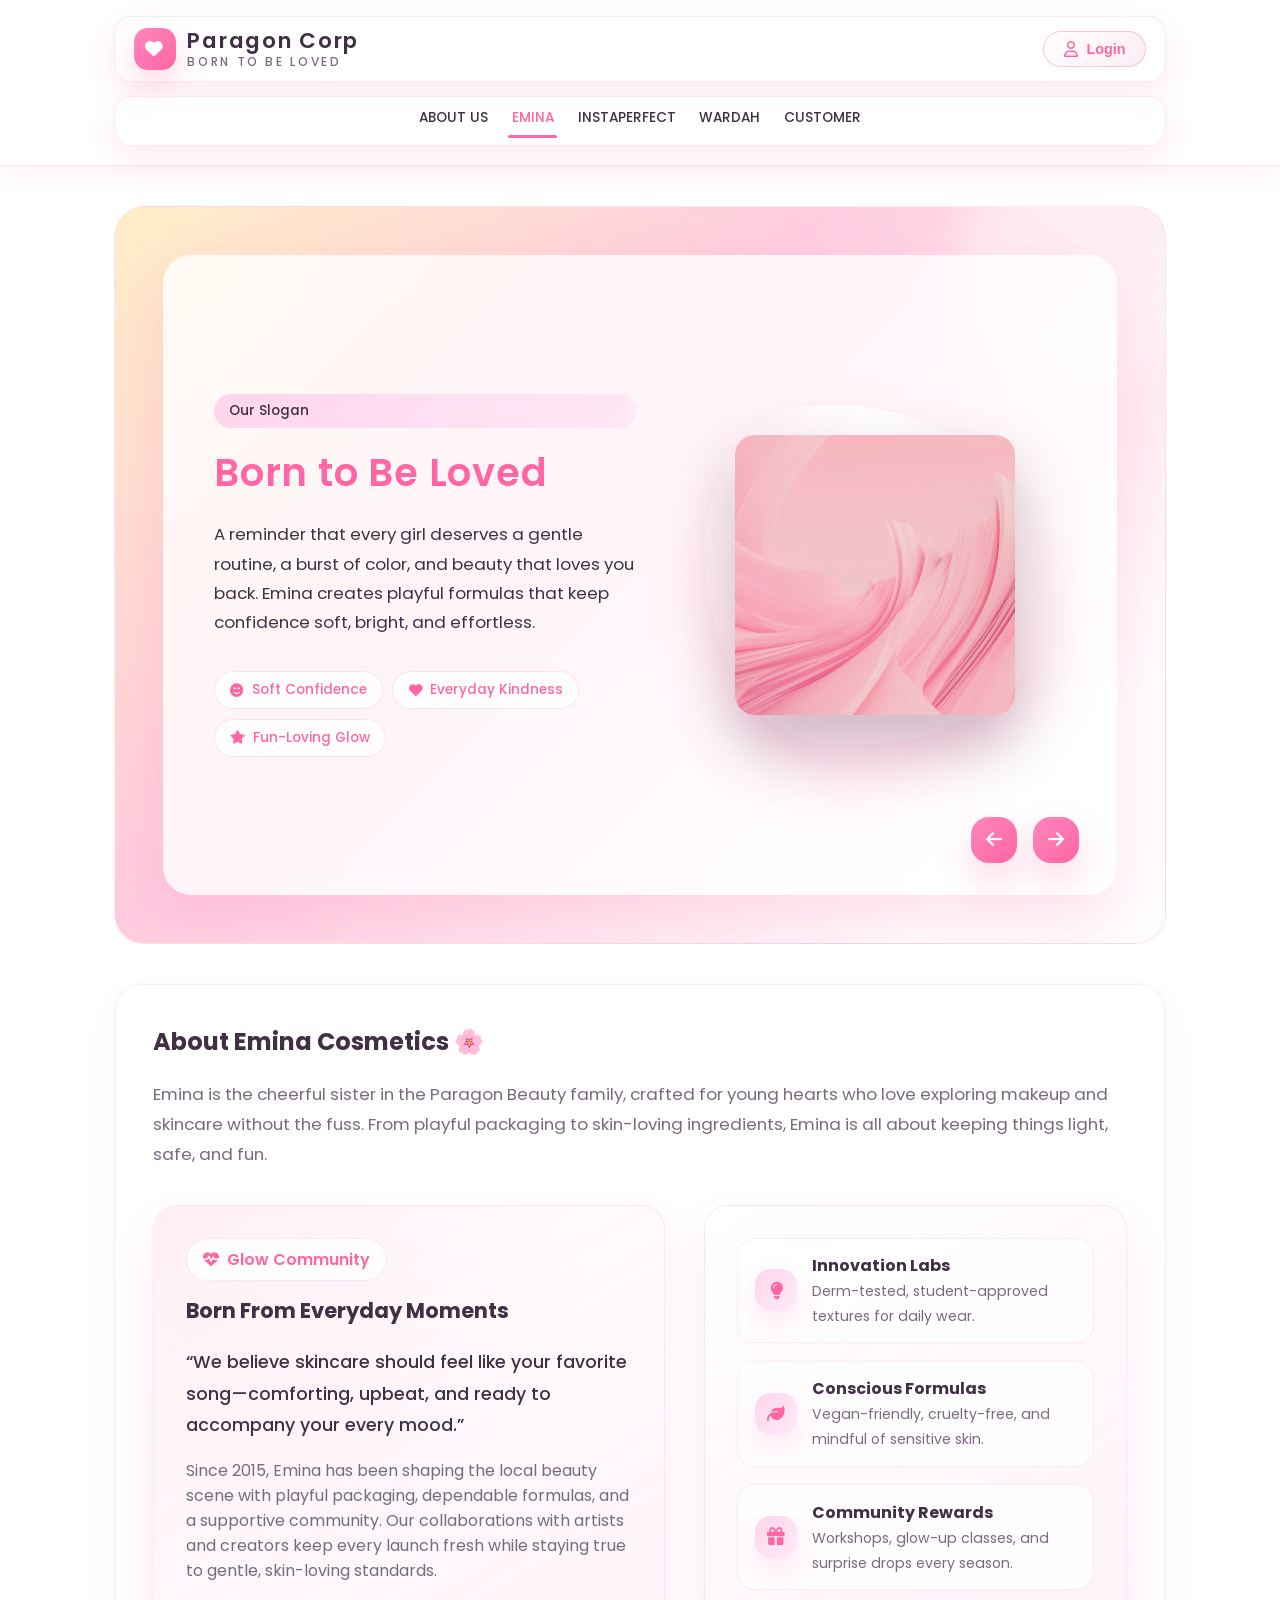
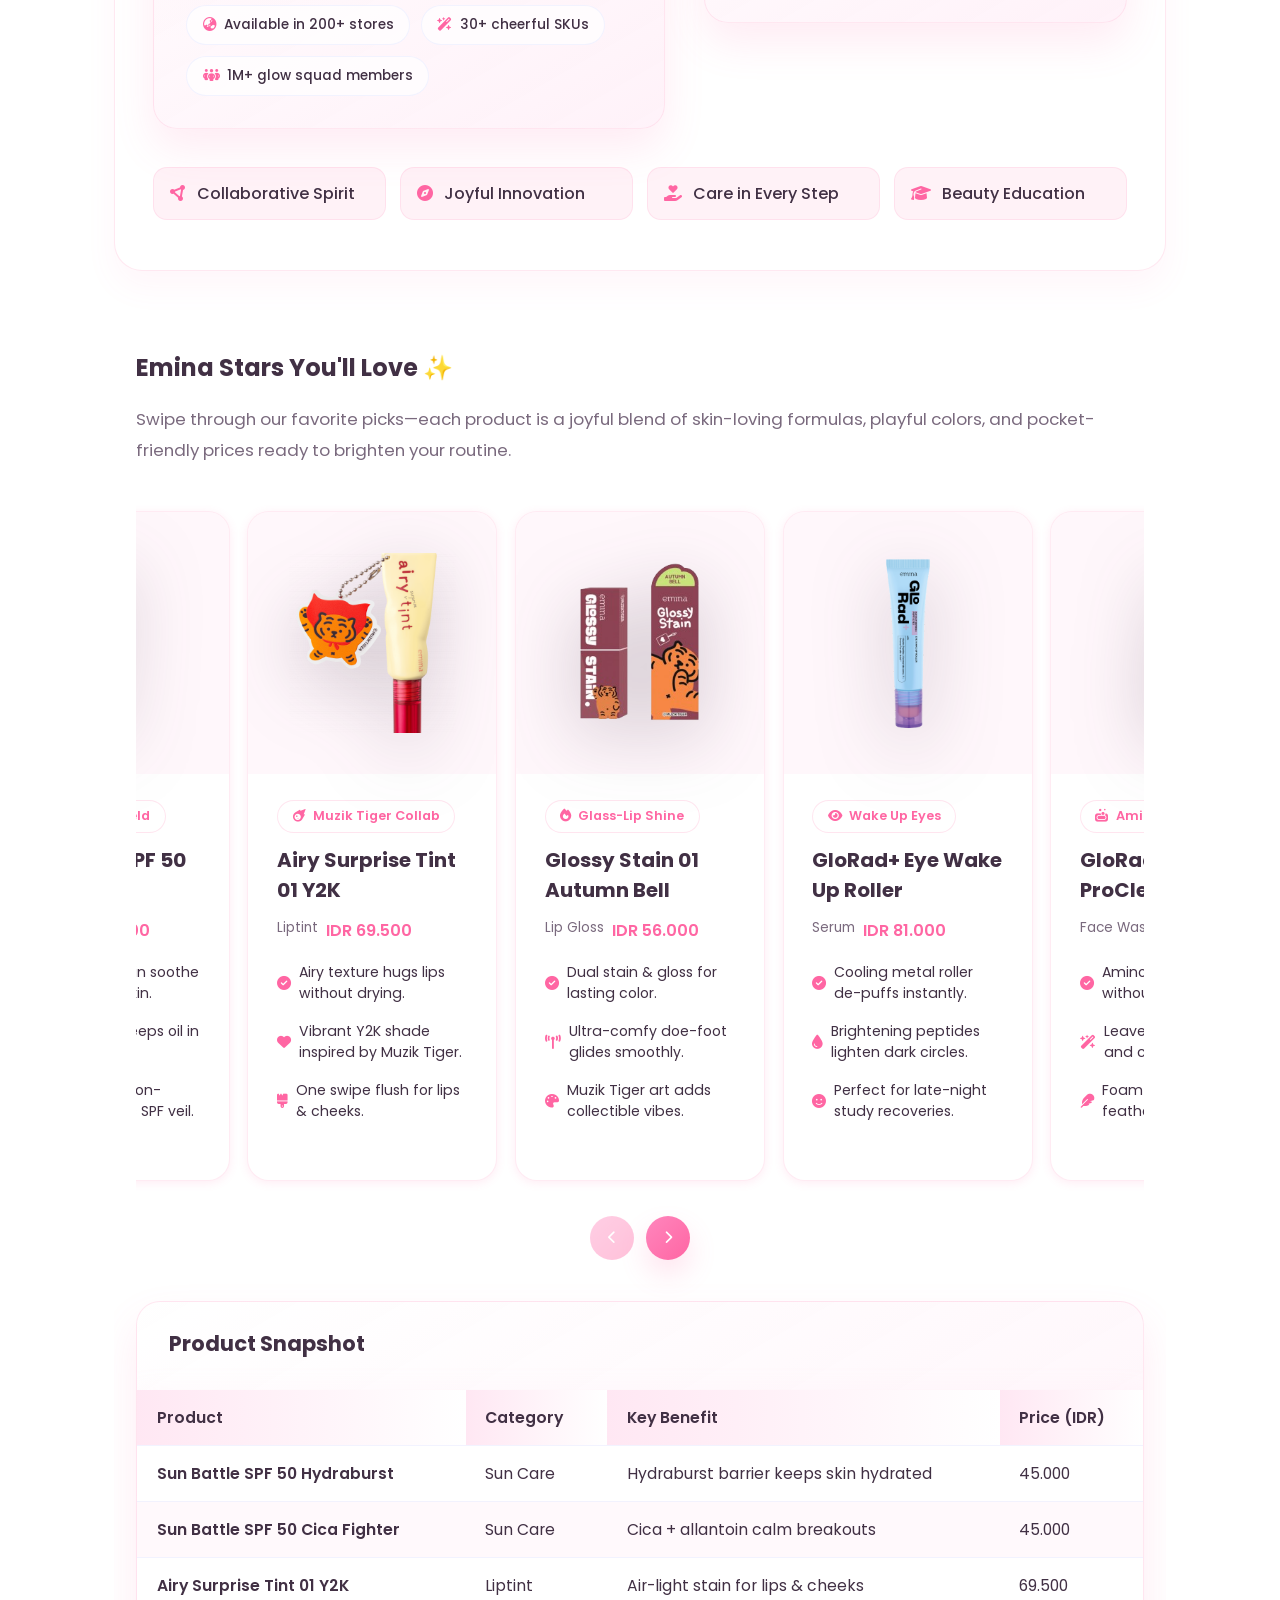
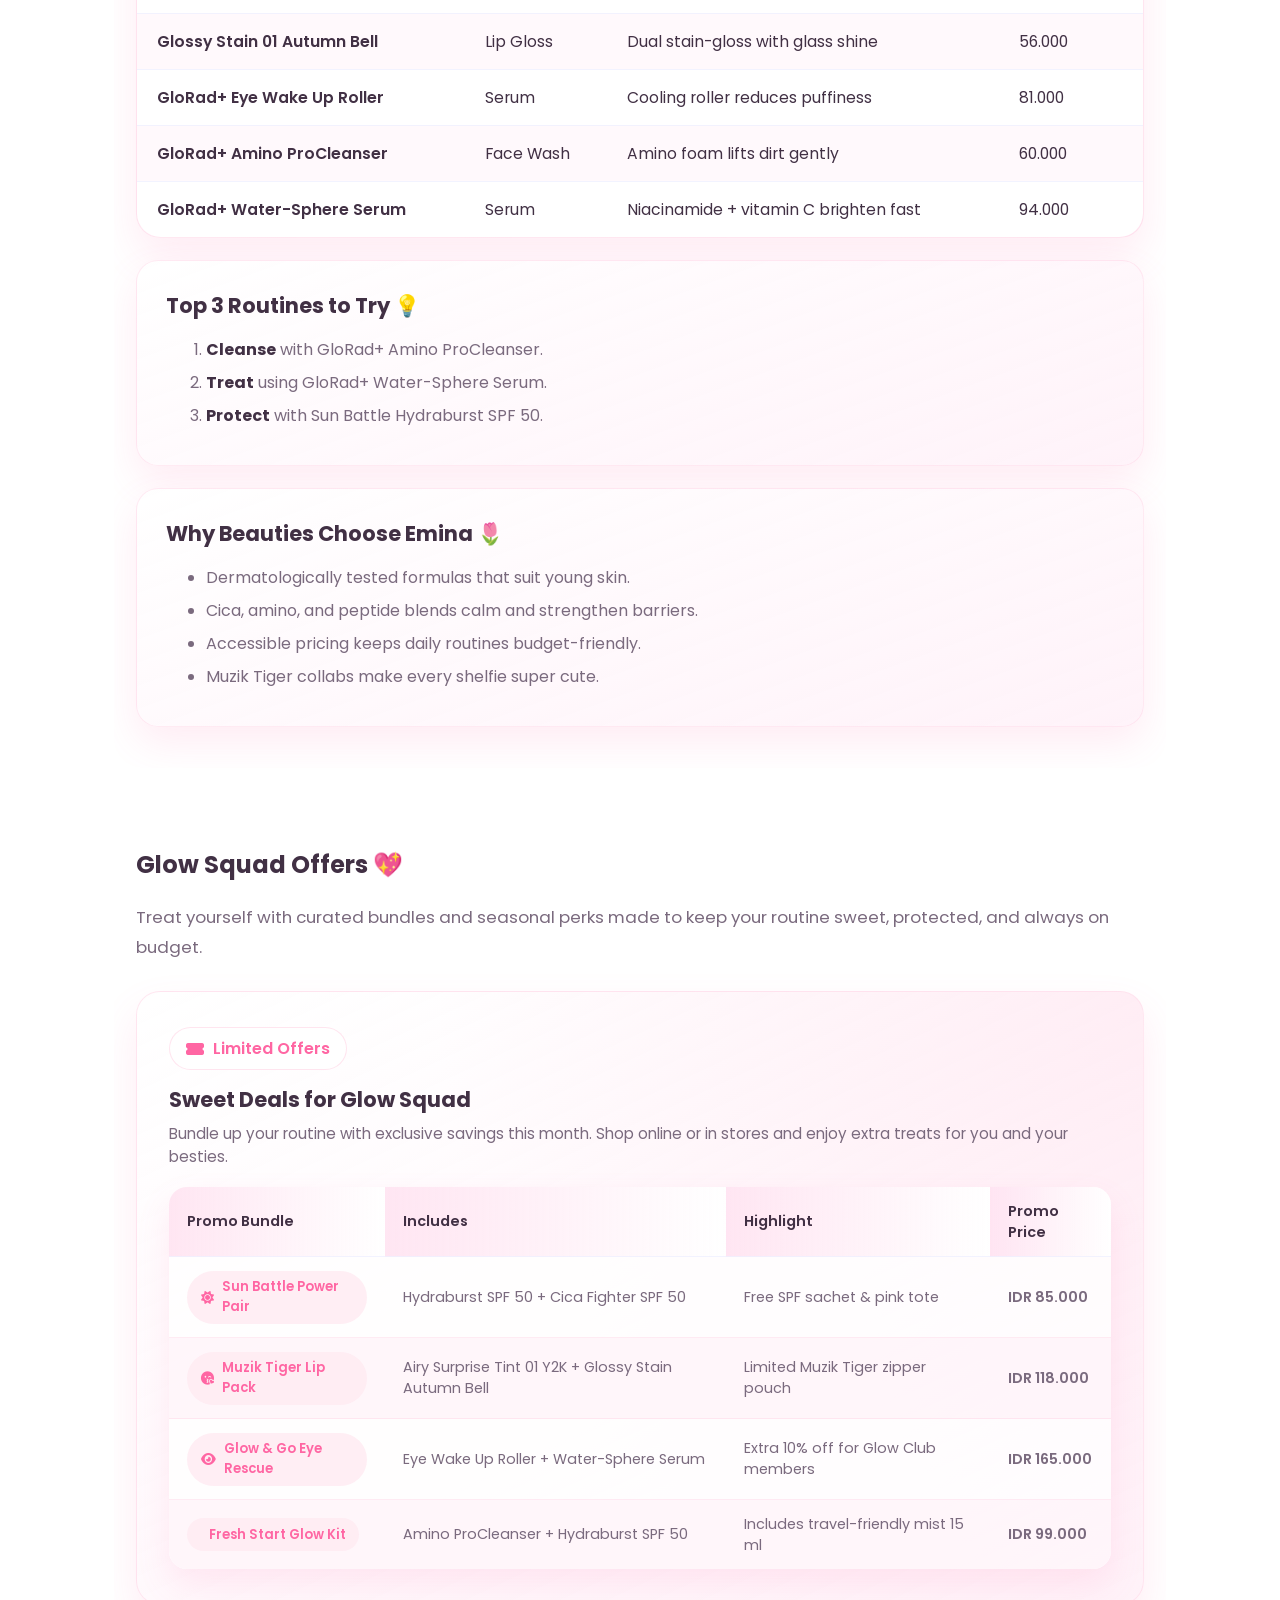
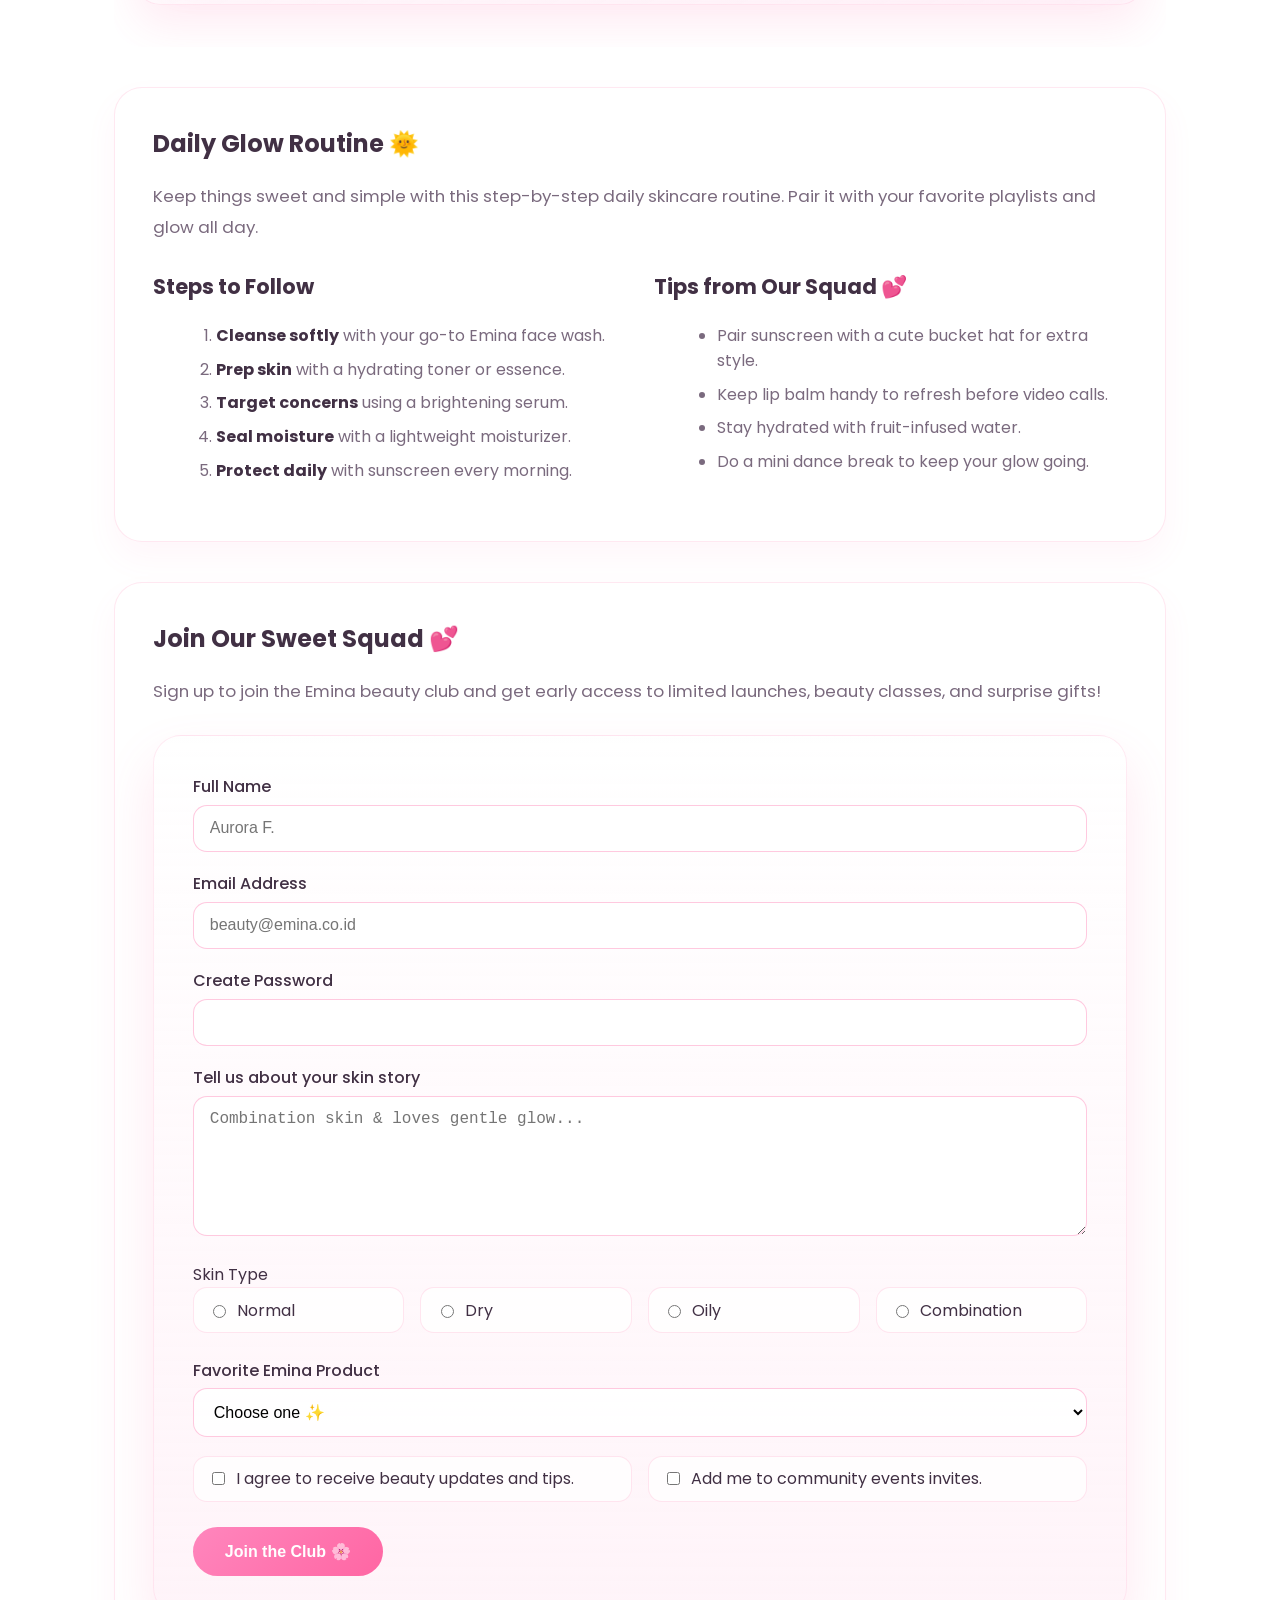
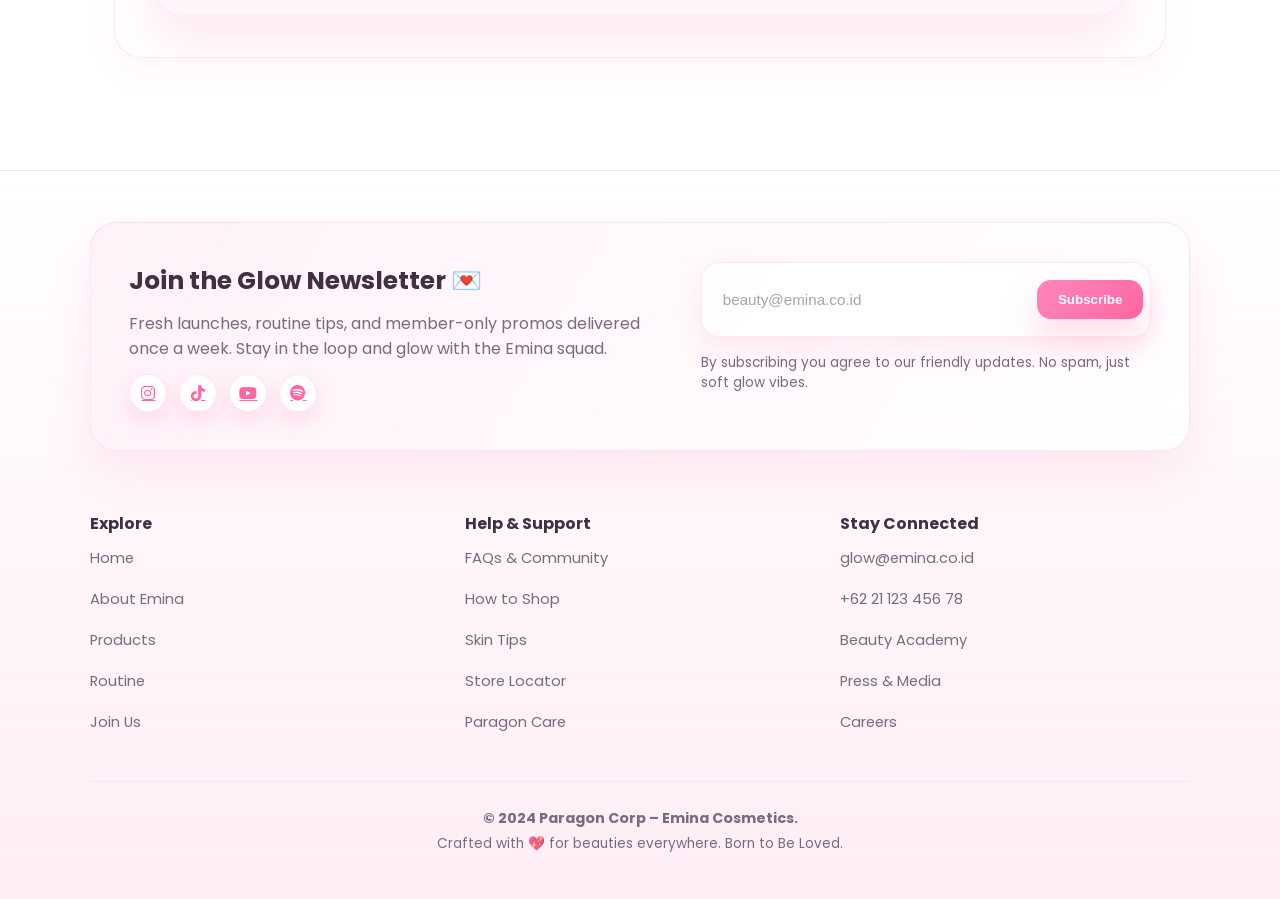
==== commit 4e80efcc: "Update" ====
--- a/index.html
+++ b/index.html
@@ -17,14 +17,14 @@
     />
     <link rel="stylesheet" href="style.css" />
     <style>
-:root {
-  --pink-soft: #ffcce0;
-  --pink-bold: #ff66a3;
-  --pink-light: #fff4f9;
-  --lavender: #eff0ff;
-  --text-dark: #413044;
-  --text-muted: #7a6a7e;
-}
+      :root {
+        --pink-soft: #ffcce0;
+        --pink-bold: #ff66a3;
+        --pink-light: #fff4f9;
+        --lavender: #eff0ff;
+        --text-dark: #413044;
+        --text-muted: #7a6a7e;
+      }
 
       .sr-only {
         position: absolute;
@@ -59,9 +59,9 @@
           <nav>
             <ul class="nav-primary">
               <li><a href="#about">About us</a></li>
-              <li><a href="#home">Emina</a></li>
-              <li><a href="#products">InstaPerfect</a></li>
-              <li><a href="#routine">Wardah</a></li>
+              <li><a href="#home" class="active-link">Emina</a></li>
+              <li><a href="#">InstaPerfect</a></li>
+              <li><a href="#">Wardah</a></li>
               <li><a href="#join">Customer</a></li>
             </ul>
           </nav>
@@ -69,7 +69,7 @@
       </div>
     </header>
     <main>
-      <!-- 🌸 HOME SECTION -->
+      <!-- HOME SECTION -->
       <section id="home" class="hero">
         <div class="hero-shell">
           <div class="slideshow">
@@ -77,7 +77,7 @@
               <div class="slide-copy">
                 <span class="slide-badge">Our Slogan</span>
                 <h2 class="hero-title" style="color: #ff66a3;">Born to Be Loved</h2>
-                <p>
+                <p class="hero-description">
                   A reminder that every girl deserves a gentle routine, a burst of color,
                   and beauty that loves you back. Emina creates playful formulas that keep
                   confidence soft, bright, and effortless.
@@ -90,7 +90,7 @@
               </div>
               <div class="slide-visual">
                 <img
-                  src="./imgs/slide-1.jpg"
+                  src="./imgs/slide-1.jpeg"
                   alt="Soft pink makeup products arranged on a pastel background"
                 />
               </div>
@@ -99,7 +99,7 @@
               <div class="slide-copy">
                 <span class="slide-badge">Why Girls Love Emina?</span>
                 <h2 class="hero-title">Playful Beauty, Real Results</h2>
-                <p>
+                <p class="hero-description">
                   From campus mornings to weekend hangouts, Emina delivers formulas that
                   feel good, look good, and keep your skin smiling back.
                 </p>
@@ -111,7 +111,7 @@
               </div>
               <div class="slide-visual">
                 <img
-                  src="https://images.unsplash.com/photo-1589987607627-616cac5c5b63?auto=format&fit=crop&w=600&q=80"
+                  src="./imgs/slide-2.jpeg"
                   alt="Colorful skincare bottles on a minimalist shelf"
                 />
               </div>
@@ -120,10 +120,6 @@
               <div class="slide-copy">
                 <span class="slide-badge">Simple Skincare Routine</span>
                 <h2 class="hero-title">Glow Steps You Can Follow</h2>
-                <p>
-                  Keep your skincare sweet and simple with a routine that loves your skin
-                  back morning and night.
-                </p>
                 <ol class="slide-steps">
                   <li>Clean your face</li>
                   <li>Apply toner</li>
@@ -135,7 +131,7 @@
               </div>
               <div class="slide-visual">
                 <img
-                  src="https://images.unsplash.com/photo-1600181953294-85c8e10c5bd8?auto=format&fit=crop&w=600&q=80"
+                  src="./imgs/slide-3.jpeg"
                   alt="Skincare essentials neatly stacked in pink tones"
                 />
               </div>
@@ -152,7 +148,7 @@
         </div>
       </section>
 
-      <!-- 🌸 ABOUT SECTION -->
+      <!-- ABOUT SECTION -->
       <section id="about">
         <h2 class="section-heading">About Emina Cosmetics 🌸</h2>
         <p class="section-subtitle">
@@ -181,67 +177,31 @@
                 <span><i class="fa-solid fa-people-group"></i>1M+ glow squad members</span>
               </div>
             </div>
-            <div class="info-card table-card">
-              <h3>Dream Team Members</h3>
-              <table>
-                <thead>
-                  <tr>
-                    <th>Name</th>
-                    <th>Role</th>
-                    <th>Favorite Product</th>
-                  </tr>
-                </thead>
-                <tbody>
-                  <tr>
-                    <td>Lila Arsy</td>
-                    <td>Brand Storyteller</td>
-                    <td>Creamy Tint</td>
-                  </tr>
-                  <tr>
-                    <td>Raven Yunita</td>
-                    <td>Product Innovator</td>
-                    <td>Bright Stuff Serum</td>
-                  </tr>
-                  <tr>
-                    <td>Nara Wicak</td>
-                    <td>Community Fairy</td>
-                    <td>Skin Buddy Cleanser</td>
-                  </tr>
-                </tbody>
-              </table>
-            </div>
           </div>
           <div class="about-column">
-            <div class="highlight-card">
-              <h3>Brand Vibes & Values 💫</h3>
-              <ol>
-                <li><strong>Launch friendly formulas</strong> for beginner beauties.</li>
-                <li><strong>Collaborate with artists</strong> who celebrate self-love.</li>
-                <li><strong>Educate the community</strong> through playful experiences.</li>
-              </ol>
-              <ul>
-                <li>💕 Kindness-first in every product.</li>
-                <li>🌸 Celebrate diversity and individuality.</li>
-                <li>🧴 Keep routines simple yet effective.</li>
-              </ul>
-            </div>
             <div class="info-card brand-stats">
               <div class="stat-item">
-                <i class="fa-solid fa-lightbulb"></i>
+                <div class="stat-icon">
+                  <i class="fa-solid fa-lightbulb"></i>
+                </div>
                 <div class="stat-copy">
                   <strong>Innovation Labs</strong>
                   <span>Derm-tested, student-approved textures for daily wear.</span>
                 </div>
               </div>
               <div class="stat-item">
-                <i class="fa-solid fa-leaf"></i>
+                <div class="stat-icon">
+                  <i class="fa-solid fa-leaf"></i>
+                </div>
                 <div class="stat-copy">
                   <strong>Conscious Formulas</strong>
                   <span>Vegan-friendly, cruelty-free, and mindful of sensitive skin.</span>
                 </div>
               </div>
               <div class="stat-item">
-                <i class="fa-solid fa-gift"></i>
+                <div class="stat-icon">
+                  <i class="fa-solid fa-gift"></i>
+                </div>
                 <div class="stat-copy">
                   <strong>Community Rewards</strong>
                   <span>Workshops, glow-up classes, and surprise drops every season.</span>
@@ -252,24 +212,21 @@
         </div>
         <ul class="brand-pillars">
           <li class="brand-pill"><i class="fa-solid fa-circle-nodes"></i>Collaborative Spirit</li>
-          <li class="brand-pill"><i class="fa-solid fa-sparkles"></i>Joyful Innovation</li>
+          <li class="brand-pill"><i class="fa-solid fa-compass"></i>Joyful Innovation</li>
           <li class="brand-pill"><i class="fa-solid fa-hand-holding-heart"></i>Care in Every Step</li>
           <li class="brand-pill"><i class="fa-solid fa-graduation-cap"></i>Beauty Education</li>
         </ul>
       </section>
 
-      <!-- 🌸 PRODUCTS SECTION -->
-      <section id="products">
-        <h2 class="section-heading">Emina Stars You’ll Love ✨</h2>
+      <!-- PRODUCTS SECTION -->
+      <section id="products" class="section-base">
+        <h2 class="section-heading">Emina Stars You'll Love ✨</h2>
         <p class="section-subtitle">
           Swipe through our favorite picks—each product is a joyful blend of skin-loving formulas,
           playful colors, and pocket-friendly prices ready to brighten your routine.
         </p>
 
         <div class="product-row">
-          <button type="button" class="carousel-control products-prev" aria-label="Previous products">
-            <i class="fa-solid fa-chevron-left"></i>
-          </button>
           <div class="product-track" tabindex="0">
             <article class="product-card">
               <div class="product-image">
@@ -342,7 +299,7 @@
                 />
               </div>
               <div class="product-body">
-                <span class="product-tag"><i class="fa-solid fa-sparkles"></i> Glass-Lip Shine</span>
+                <span class="product-tag"><i class="fa-solid fa-fire"></i> Glass-Lip Shine</span>
                 <h3 class="product-title">Glossy Stain 01 Autumn Bell</h3>
                 <div class="product-meta">
                   <span>Lip Gloss</span>
@@ -384,7 +341,7 @@
                 />
               </div>
               <div class="product-body">
-                <span class="product-tag"><i class="fa-solid fa-bubbles"></i> Amino Clean</span>
+                <span class="product-tag"><i class="fa-solid fa-soap"></i> Amino Clean</span>
                 <h3 class="product-title">GloRad+ Amino ProCleanser</h3>
                 <div class="product-meta">
                   <span>Face Wash</span>
@@ -419,56 +376,17 @@
               </div>
             </article>
           </div>
-          <button type="button" class="carousel-control products-next" aria-label="Next products">
-            <i class="fa-solid fa-chevron-right"></i>
-          </button>
+          <div class="carousel-controls">
+            <button type="button" class="carousel-control products-prev" aria-label="Previous products">
+              <i class="fa-solid fa-chevron-left"></i>
+            </button>
+            <button type="button" class="carousel-control products-next" aria-label="Next products">
+              <i class="fa-solid fa-chevron-right"></i>
+            </button>
+          </div>
         </div>
 
         <div class="product-data-grid">
-          <div class="info-card promo-table-card">
-            <span class="promo-badge"><i class="fa-solid fa-ticket-simple"></i> Limited Offers</span>
-            <h3>Sweet Deals for Glow Squad</h3>
-            <p class="promo-subtitle">
-              Bundle up your routine with exclusive savings this month. Shop online or in stores and
-              enjoy extra treats for you and your besties.
-            </p>
-            <table class="promo-table">
-              <thead>
-                <tr>
-                  <th>Promo Bundle</th>
-                  <th>Includes</th>
-                  <th>Highlight</th>
-                  <th>Promo Price</th>
-                </tr>
-              </thead>
-              <tbody>
-                <tr>
-                  <td><span class="bundle-pill"><i class="fa-solid fa-sun"></i> Sun Battle Power Pair</span></td>
-                  <td>Hydraburst SPF 50 + Cica Fighter SPF 50</td>
-                  <td>Free SPF sachet & pink tote</td>
-                  <td class="promo-price">IDR 85.000</td>
-                </tr>
-                <tr>
-                  <td><span class="bundle-pill"><i class="fa-solid fa-face-kiss-wink-heart"></i> Muzik Tiger Lip Pack</span></td>
-                  <td>Airy Surprise Tint 01 Y2K + Glossy Stain Autumn Bell</td>
-                  <td>Limited Muzik Tiger zipper pouch</td>
-                  <td class="promo-price">IDR 118.000</td>
-                </tr>
-                <tr>
-                  <td><span class="bundle-pill"><i class="fa-solid fa-eye"></i> Glow & Go Eye Rescue</span></td>
-                  <td>Eye Wake Up Roller + Water-Sphere Serum</td>
-                  <td>Extra 10% off for Glow Club members</td>
-                  <td class="promo-price">IDR 165.000</td>
-                </tr>
-                <tr>
-                  <td><span class="bundle-pill"><i class="fa-solid fa-sparkles"></i> Fresh Start Glow Kit</span></td>
-                  <td>Amino ProCleanser + Hydraburst SPF 50</td>
-                  <td>Includes travel-friendly mist 15 ml</td>
-                  <td class="promo-price">IDR 99.000</td>
-                </tr>
-              </tbody>
-            </table>
-          </div>
           <div class="products-lists">
             <div class="info-card table-card">
               <h3>Product Snapshot</h3>
@@ -548,6 +466,58 @@
         </div>
       </section>
 
+      <section id="offers" class="section-base">
+        <h2 class="section-heading">Glow Squad Offers 💖</h2>
+        <p class="section-subtitle">
+          Treat yourself with curated bundles and seasonal perks made to keep your routine sweet, protected,
+          and always on budget.
+        </p>
+        <div class="info-card promo-table-card">
+          <span class="promo-badge"><i class="fa-solid fa-ticket-simple"></i> Limited Offers</span>
+          <h3>Sweet Deals for Glow Squad</h3>
+          <p class="promo-subtitle">
+            Bundle up your routine with exclusive savings this month. Shop online or in stores and enjoy
+            extra treats for you and your besties.
+          </p>
+          <table class="promo-table">
+            <thead>
+              <tr>
+                <th>Promo Bundle</th>
+                <th>Includes</th>
+                <th>Highlight</th>
+                <th>Promo Price</th>
+              </tr>
+            </thead>
+            <tbody>
+              <tr>
+                <td><span class="bundle-pill"><i class="fa-solid fa-sun"></i> Sun Battle Power Pair</span></td>
+                <td>Hydraburst SPF 50 + Cica Fighter SPF 50</td>
+                <td>Free SPF sachet & pink tote</td>
+                <td class="promo-price">IDR 85.000</td>
+              </tr>
+              <tr>
+                <td><span class="bundle-pill"><i class="fa-solid fa-face-kiss-wink-heart"></i> Muzik Tiger Lip Pack</span></td>
+                <td>Airy Surprise Tint 01 Y2K + Glossy Stain Autumn Bell</td>
+                <td>Limited Muzik Tiger zipper pouch</td>
+                <td class="promo-price">IDR 118.000</td>
+              </tr>
+              <tr>
+                <td><span class="bundle-pill"><i class="fa-solid fa-eye"></i> Glow & Go Eye Rescue</span></td>
+                <td>Eye Wake Up Roller + Water-Sphere Serum</td>
+                <td>Extra 10% off for Glow Club members</td>
+                <td class="promo-price">IDR 165.000</td>
+              </tr>
+              <tr>
+                <td><span class="bundle-pill"><i class="fa-solid fa-sparkles"></i> Fresh Start Glow Kit</span></td>
+                <td>Amino ProCleanser + Hydraburst SPF 50</td>
+                <td>Includes travel-friendly mist 15 ml</td>
+                <td class="promo-price">IDR 99.000</td>
+              </tr>
+            </tbody>
+          </table>
+        </div>
+      </section>
+
       <!-- 🌸 ROUTINE SECTION -->
       <section id="routine">
         <h2 class="section-heading">Daily Glow Routine 🌞</h2>
--- a/style.css
+++ b/style.css
@@ -155,7 +155,8 @@
 }
 
 nav a:hover,
-nav a:focus {
+nav a:focus,
+nav a.active-link {
   color: var(--pink-bold);
 }
 
@@ -168,12 +169,12 @@
 main {
   max-width: 1100px;
   margin: 0 auto;
-  padding: 3.5rem 1.5rem 4.5rem;
+  padding: 2.5rem 1.5rem 4.5rem;
 }
 
 section {
   position: relative;
-  margin-bottom: 3.5rem;
+  margin-bottom: 2.5rem;
   background-color: #ffffff;
   padding: 2.4rem 2.4rem 2.6rem;
   border-radius: 28px;
@@ -183,6 +184,12 @@
   scroll-margin-top: 120px;
 }
 
+section.section-base {
+  border: 0;
+  box-shadow: none;
+  padding: 2.4rem 1.4rem 2.6rem;
+}
+
 .hero {
   position: relative;
   display: flex;
@@ -203,7 +210,7 @@
 .hero-shell {
   position: relative;
   width: 100%;
-  padding: 3rem 4rem;
+  padding: 3rem;
   border-radius: 32px;
   background: linear-gradient(135deg, #ffeec7, #ffcce0 40%, #ffffff 85%);
   border: 1px solid rgba(255, 204, 224, 0.4);
@@ -223,9 +230,14 @@
   right: -40px;
 }
 
+.hero-title,
+.hero-description {
+  margin: 0;
+}
+
 .slideshow {
   width: 100%;
-  min-height: 520px;
+  min-height: 40rem;
   position: relative;
   display: flex;
   align-items: stretch;
@@ -348,13 +360,14 @@
   padding: 0;
   counter-reset: step-count;
   display: grid;
-  gap: 0.85rem;
+  gap: 0.5rem;
 }
 
 .slide-steps li {
   counter-increment: step-count;
   position: relative;
-  padding: 1rem 1rem 1rem 3.5rem;
+  text-align: left;
+  padding: 1rem 2rem 1rem 4rem;
   border-radius: 18px;
   background: rgba(255, 255, 255, 0.8);
   border: 1px solid rgba(239, 240, 255, 0.8);
@@ -366,14 +379,15 @@
 .slide-steps li::before {
   content: counter(step-count);
   position: absolute;
-  left: 1.1rem;
+  left: 1rem;
   top: 50%;
   transform: translateY(-50%);
   width: 2.2rem;
   height: 2.2rem;
   border-radius: 50%;
-  display: grid;
-  place-items: center;
+  display: flex;
+  align-items: center;
+  justify-content: center;
   background: linear-gradient(135deg, #ff86bd, #ff66a3);
   color: #ffffff;
   font-weight: 600;
@@ -501,21 +515,12 @@
 .section-subtitle {
   font-size: 1.05rem;
   color: var(--text-muted);
-  max-width: 640px;
   line-height: 1.8;
   margin-bottom: 1.8rem;
 }
 
 ol li strong {
   color: var(--text-dark);
-}
-
-.highlight-card {
-  background: linear-gradient(145deg, rgba(255, 238, 246, 0.9), rgba(255, 255, 255, 0.95));
-  border-radius: 24px;
-  padding: 1.8rem;
-  border: 1px solid rgba(255, 204, 224, 0.45);
-  box-shadow: 0 16px 36px rgba(255, 102, 163, 0.12);
 }
 
 .about-grid {
@@ -638,7 +643,7 @@
   border: 1px solid rgba(255, 204, 224, 0.4);
 }
 
-.stat-item i {
+.stat-icon i {
   width: 42px;
   height: 42px;
   border-radius: 16px;
@@ -788,10 +793,16 @@
 
 .product-row {
   display: flex;
-  align-items: flex-start;
-  justify-content: center;
-  gap: 1rem;
-  margin-top: 2.2rem;
+  flex-direction: column;
+  align-items: center;
+  gap: 1.4rem;
+  margin-top: 2.4rem;
+}
+
+.carousel-controls {
+  display: inline-flex;
+  align-items: center;
+  gap: 0.8rem;
 }
 
 .carousel-control {
@@ -826,8 +837,9 @@
   overflow-x: auto;
   scroll-snap-type: x mandatory;
   scrollbar-width: none;
-  padding: 0.25rem 0 0.5rem;
-  flex: 1 1 auto;
+  padding: 0.5rem 0 0.75rem;
+  width: 100%;
+  justify-content: center;
 }
 
 .product-track::-webkit-scrollbar {
@@ -835,11 +847,11 @@
 }
 
 .product-card {
-  scroll-snap-align: start;
+  scroll-snap-align: center;
   background: #ffffff;
   border-radius: 22px;
   border: 1px solid rgba(255, 204, 224, 0.4);
-  box-shadow: 0 16px 30px rgba(255, 102, 163, 0.12);
+  box-shadow: 0 2px 10px rgba(255, 102, 163, 0.12);
   display: flex;
   flex-direction: column;
   overflow: hidden;
@@ -961,25 +973,20 @@
 @media (max-width: 980px) {
   .product-row {
     flex-wrap: wrap;
-  }
-
-  .carousel-control {
-    order: 2;
-  }
-
-  .products-prev {
-    order: 1;
+    align-items: center;
+  }
+
+  .carousel-controls-top {
+    order: -1;
   }
 
   .product-track {
-    order: 0;
     width: 100%;
-    flex: 1 1 100%;
-    gap: 1rem;
+    justify-content: flex-start;
   }
 
   .product-card {
-    min-width: min(320px, 75%);
+    min-width: min(320px, 80%);
   }
 
   .product-data-grid {
@@ -1280,7 +1287,7 @@
 
 @media (max-width: 900px) {
   .hero-shell {
-    padding: 2.6rem 1.8rem 3.2rem;
+    padding: 2.5rem;
   }
 
   .about-grid {
@@ -1288,7 +1295,7 @@
   }
 
   .slideshow {
-    min-height: 480px;
+    min-height: 42.5rem;
   }
 
   .slide {
@@ -1298,6 +1305,10 @@
     gap: 2.2rem;
   }
 
+  .slide-visual {
+    display: none;
+  }
+
   .slide-copy {
     align-items: center;
     text-align: center;
@@ -1388,10 +1399,6 @@
     gap: 0.75rem;
   }
 
-  .slideshow {
-    min-height: 420px;
-  }
-
   .slide h2 {
     font-size: 2rem;
   }
@@ -1403,28 +1410,14 @@
 
 @media (max-width: 600px) {
   .hero-shell {
-    padding: 2.2rem 1.4rem 2.6rem;
+    padding: 2rem;
   }
 
   .slide {
     padding: 2rem 1.6rem 2.4rem;
   }
-
-  .slide-steps li {
-    padding-left: 3rem;
-  }
-
   .slide h2 {
     font-size: 1.8rem;
-  }
-
-  .slide-visual::before {
-    width: clamp(200px, 60vw, 240px);
-    height: clamp(200px, 60vw, 240px);
-  }
-
-  .slide-visual img {
-    width: min(240px, 85%);
   }
 
   .footer-shell {
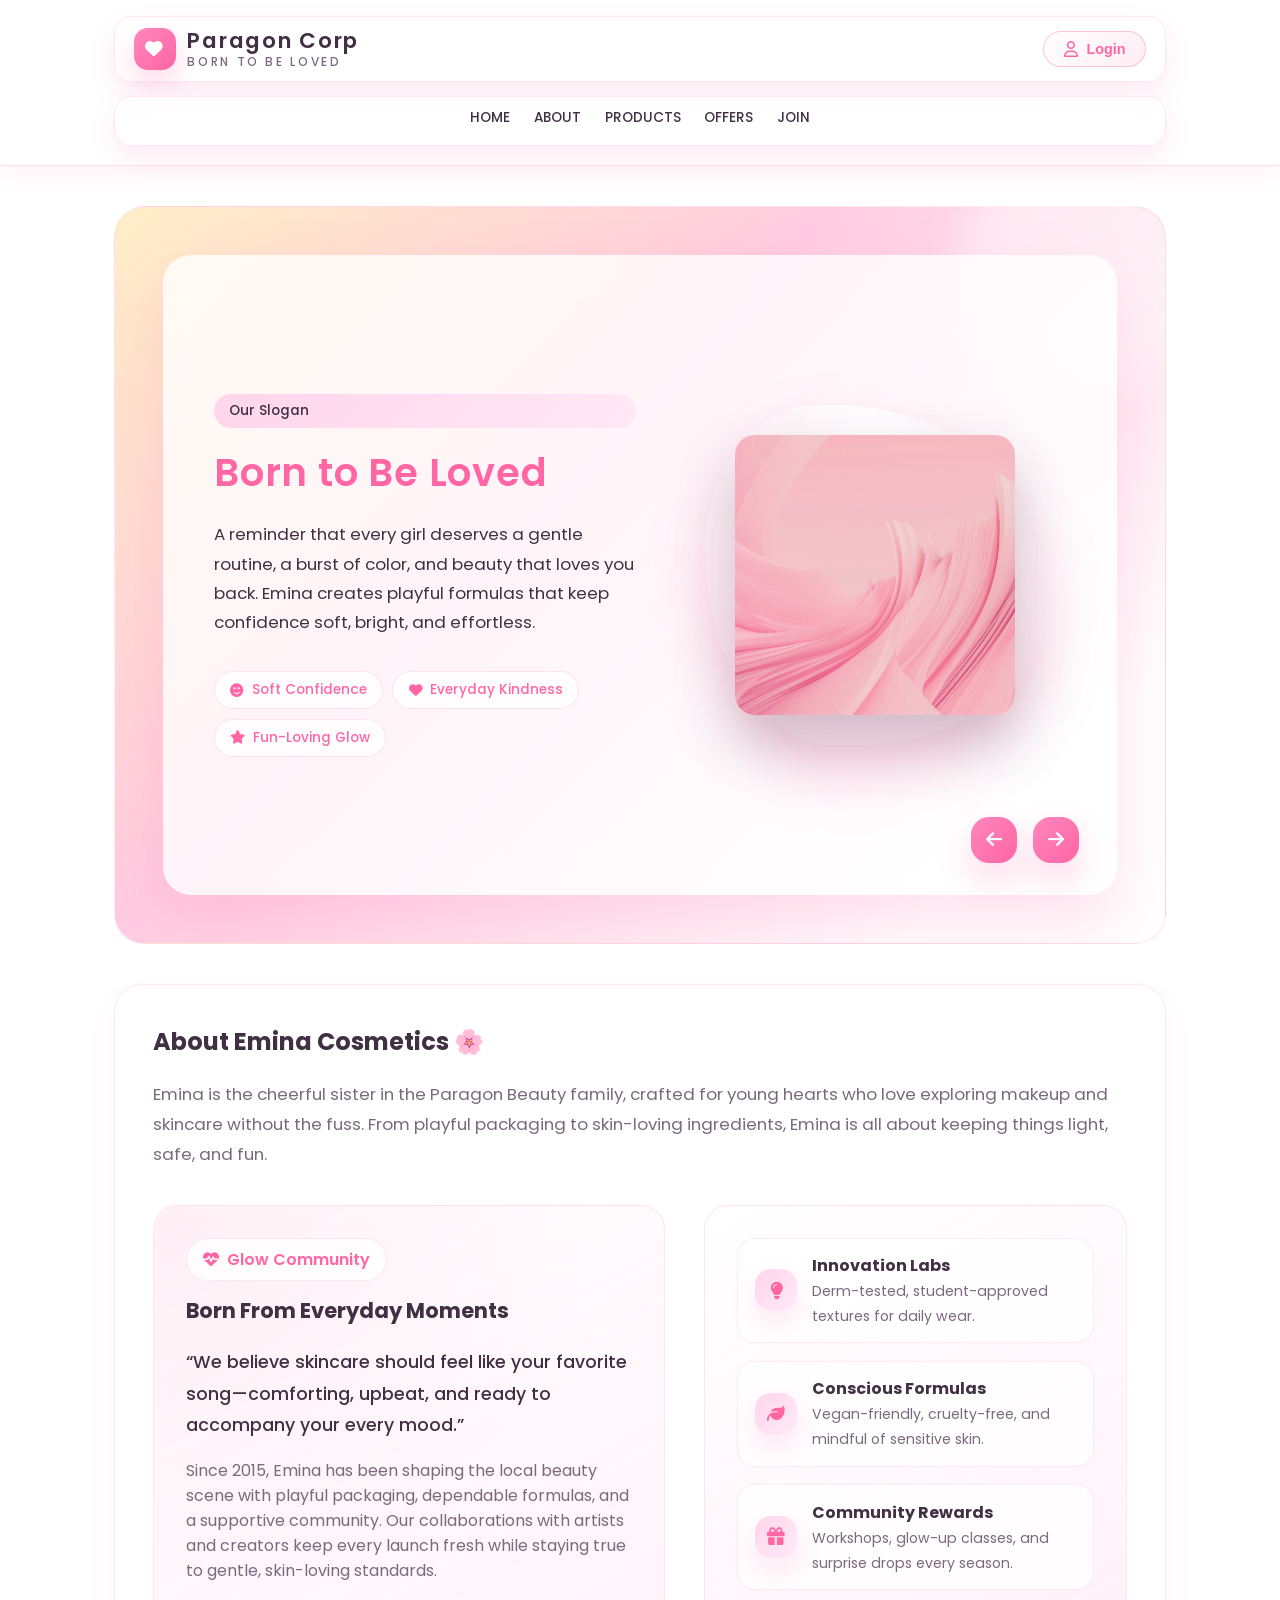
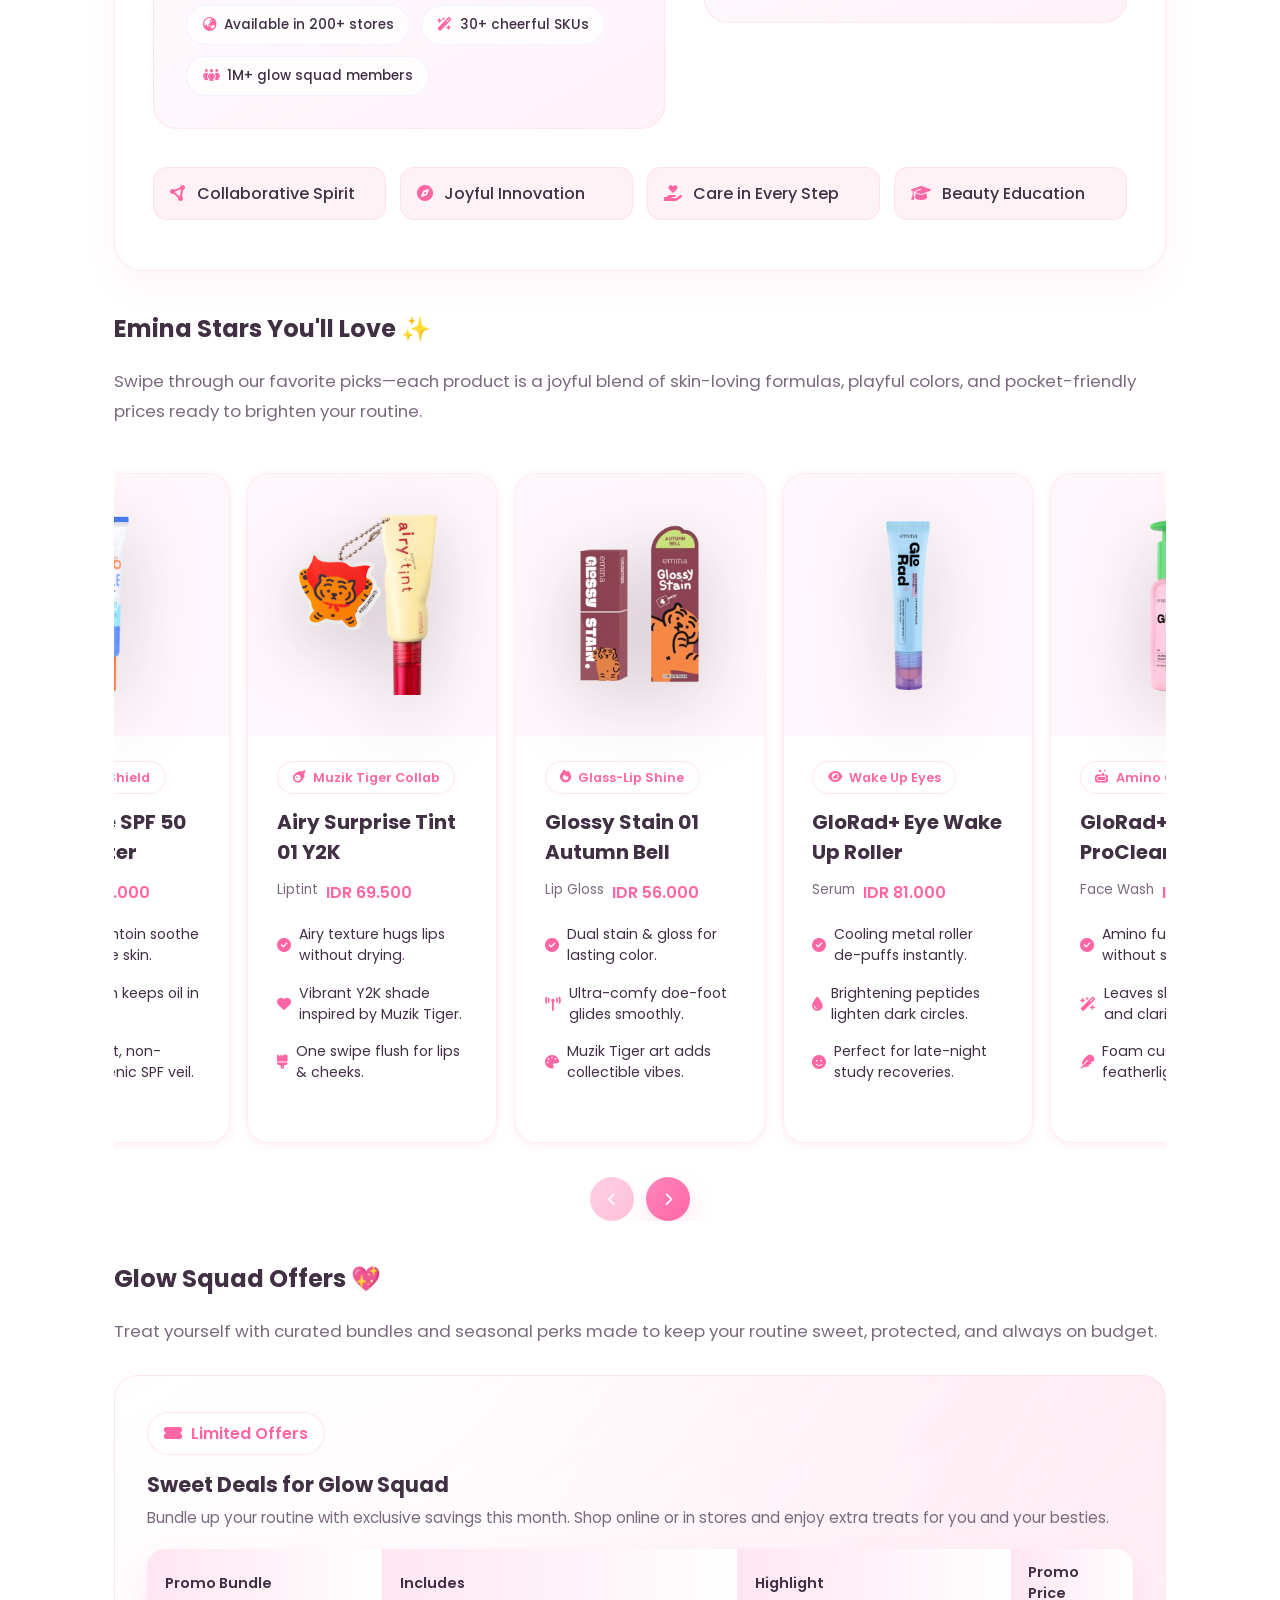
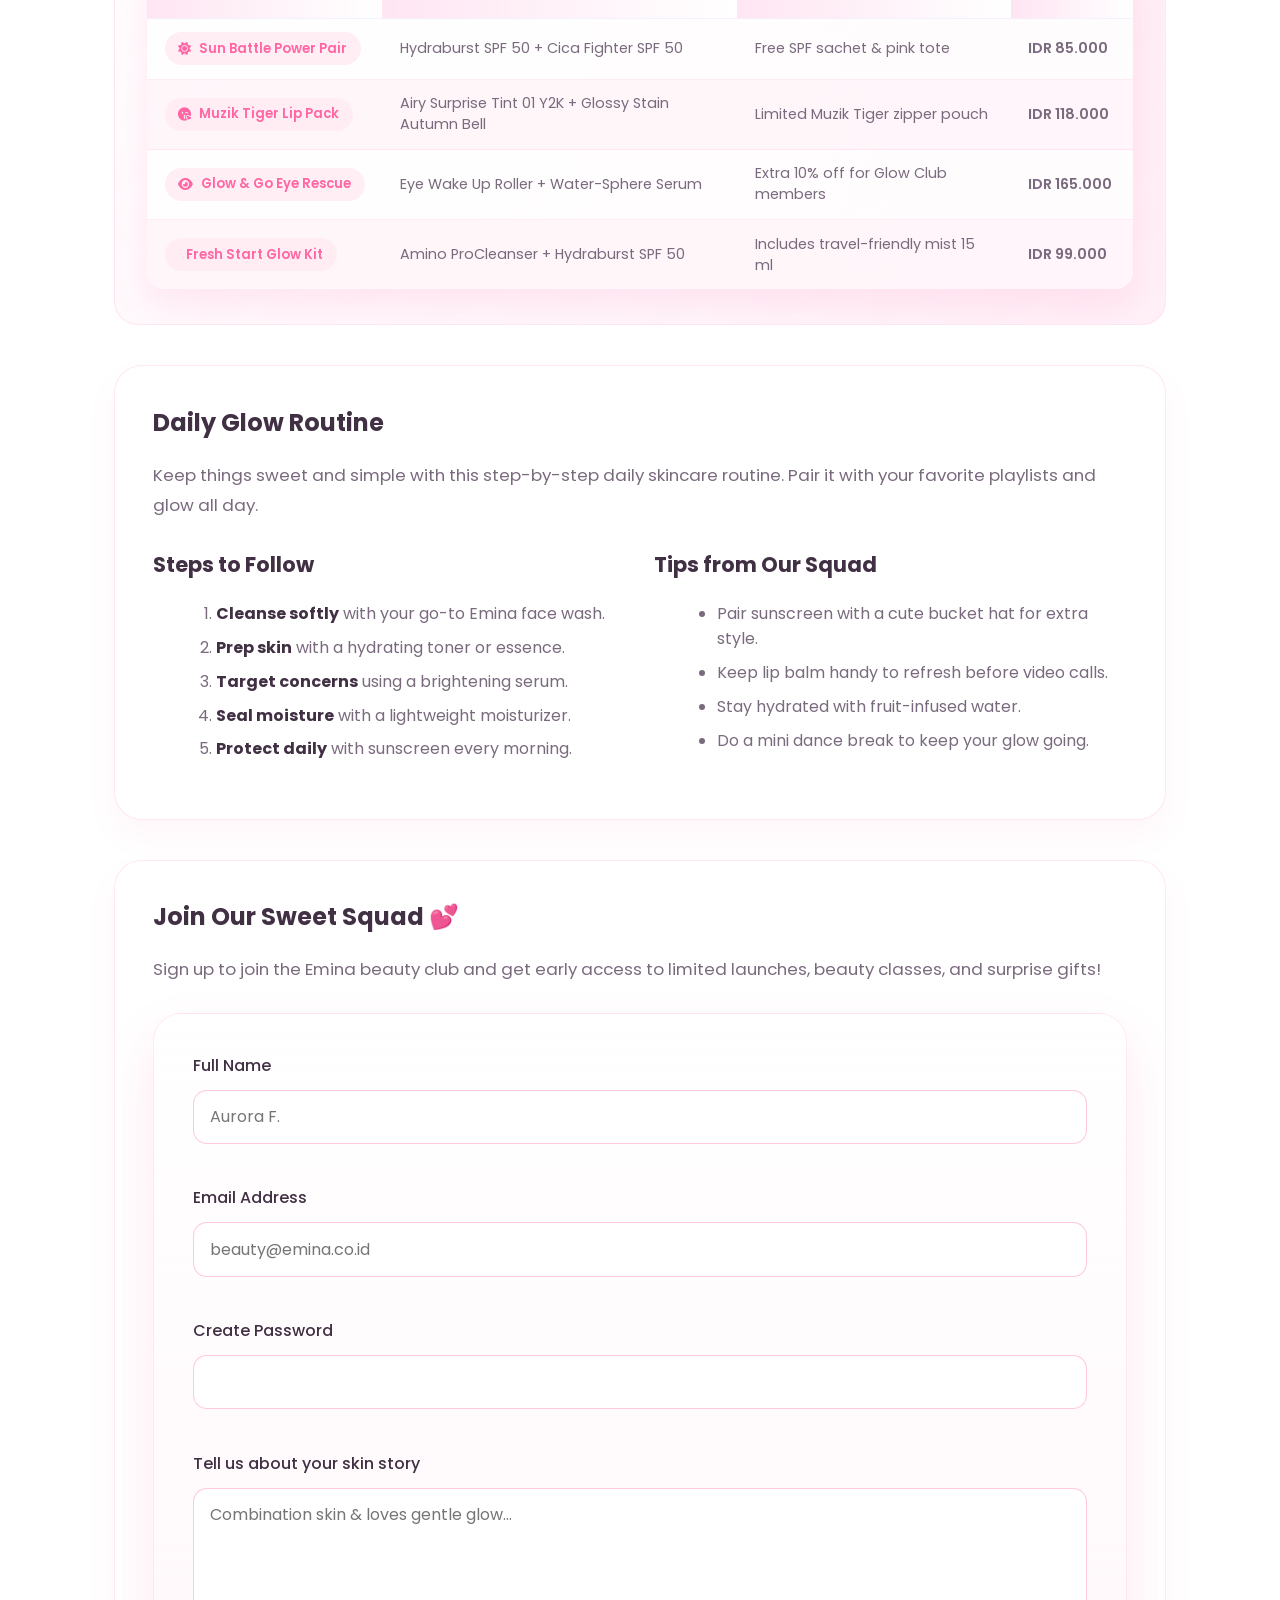
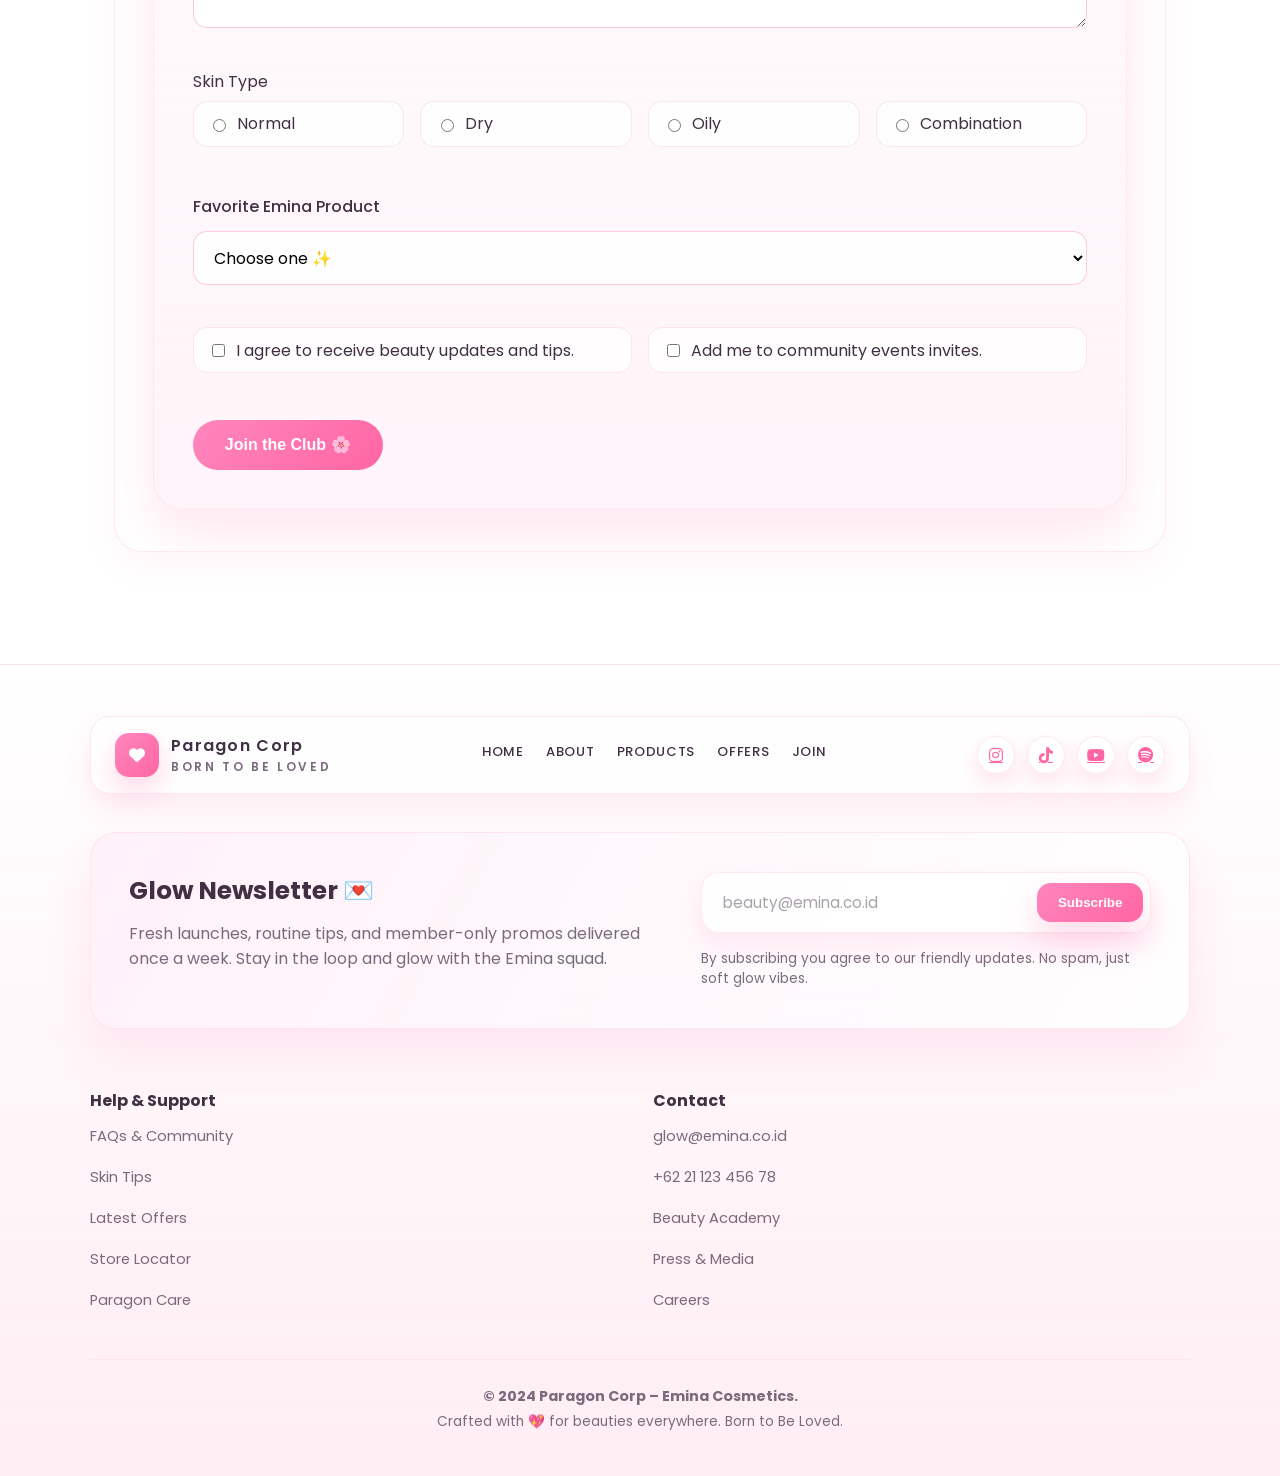
==== commit 26914e1d: "Update" ====
--- a/index.html
+++ b/index.html
@@ -58,11 +58,11 @@
         <div class="header-row header-nav">
           <nav>
             <ul class="nav-primary">
-              <li><a href="#about">About us</a></li>
-              <li><a href="#home" class="active-link">Emina</a></li>
-              <li><a href="#">InstaPerfect</a></li>
-              <li><a href="#">Wardah</a></li>
-              <li><a href="#join">Customer</a></li>
+              <li><a href="#home">Home</a></li>
+              <li><a href="#about">About</a></li>
+              <li><a href="#products">Products</a></li>
+              <li><a href="#offers">Offers</a></li>
+              <li><a href="#join">Join</a></li>
             </ul>
           </nav>
         </div>
@@ -147,6 +147,20 @@
           </div>
         </div>
       </section>
+
+      <div class="form-popup" id="form-popup" aria-hidden="true">
+        <div class="form-popup__backdrop"></div>
+        <div class="form-popup__content" role="dialog" aria-labelledby="form-popup-title">
+          <button type="button" class="form-popup__close" aria-label="Close welcome message">
+            <i class="fa-solid fa-xmark"></i>
+          </button>
+          <h3 id="form-popup-title">Welcome to the Glow Squad! ✨</h3>
+          <p id="form-popup-message">
+            Thank you for joining. Keep an eye on your inbox for the sweetest updates and invites.
+          </p>
+          <button type="button" class="form-popup__cta" id="form-popup-cta">Got it!</button>
+        </div>
+      </div>
 
       <!-- ABOUT SECTION -->
       <section id="about">
@@ -225,7 +239,6 @@
           Swipe through our favorite picks—each product is a joyful blend of skin-loving formulas,
           playful colors, and pocket-friendly prices ready to brighten your routine.
         </p>
-
         <div class="product-row">
           <div class="product-track" tabindex="0">
             <article class="product-card">
@@ -383,85 +396,6 @@
             <button type="button" class="carousel-control products-next" aria-label="Next products">
               <i class="fa-solid fa-chevron-right"></i>
             </button>
-          </div>
-        </div>
-
-        <div class="product-data-grid">
-          <div class="products-lists">
-            <div class="info-card table-card">
-              <h3>Product Snapshot</h3>
-              <table>
-                <thead>
-                  <tr>
-                    <th>Product</th>
-                    <th>Category</th>
-                    <th>Key Benefit</th>
-                    <th>Price (IDR)</th>
-                  </tr>
-                </thead>
-                <tbody>
-                  <tr>
-                    <td>Sun Battle SPF 50 Hydraburst</td>
-                    <td>Sun Care</td>
-                    <td>Hydraburst barrier keeps skin hydrated</td>
-                    <td>45.000</td>
-                  </tr>
-                  <tr>
-                    <td>Sun Battle SPF 50 Cica Fighter</td>
-                    <td>Sun Care</td>
-                    <td>Cica + allantoin calm breakouts</td>
-                    <td>45.000</td>
-                  </tr>
-                  <tr>
-                    <td>Airy Surprise Tint 01 Y2K</td>
-                    <td>Liptint</td>
-                    <td>Air-light stain for lips & cheeks</td>
-                    <td>69.500</td>
-                  </tr>
-                  <tr>
-                    <td>Glossy Stain 01 Autumn Bell</td>
-                    <td>Lip Gloss</td>
-                    <td>Dual stain-gloss with glass shine</td>
-                    <td>56.000</td>
-                  </tr>
-                  <tr>
-                    <td>GloRad+ Eye Wake Up Roller</td>
-                    <td>Serum</td>
-                    <td>Cooling roller reduces puffiness</td>
-                    <td>81.000</td>
-                  </tr>
-                  <tr>
-                    <td>GloRad+ Amino ProCleanser</td>
-                    <td>Face Wash</td>
-                    <td>Amino foam lifts dirt gently</td>
-                    <td>60.000</td>
-                  </tr>
-                  <tr>
-                    <td>GloRad+ Water-Sphere Serum</td>
-                    <td>Serum</td>
-                    <td>Niacinamide + vitamin C brighten fast</td>
-                    <td>94.000</td>
-                  </tr>
-                </tbody>
-              </table>
-            </div>
-            <div class="list-card">
-              <h3>Top 3 Routines to Try 💡</h3>
-              <ol>
-                <li><strong>Cleanse</strong> with GloRad+ Amino ProCleanser.</li>
-                <li><strong>Treat</strong> using GloRad+ Water-Sphere Serum.</li>
-                <li><strong>Protect</strong> with Sun Battle Hydraburst SPF 50.</li>
-              </ol>
-            </div>
-            <div class="list-card">
-              <h3>Why Beauties Choose Emina 🌷</h3>
-              <ul>
-                <li>Dermatologically tested formulas that suit young skin.</li>
-                <li>Cica, amino, and peptide blends calm and strengthen barriers.</li>
-                <li>Accessible pricing keeps daily routines budget-friendly.</li>
-                <li>Muzik Tiger collabs make every shelfie super cute.</li>
-              </ul>
-            </div>
           </div>
         </div>
       </section>
@@ -518,9 +452,9 @@
         </div>
       </section>
 
-      <!-- 🌸 ROUTINE SECTION -->
+      <!-- ROUTINE SECTION -->
       <section id="routine">
-        <h2 class="section-heading">Daily Glow Routine 🌞</h2>
+        <h2 class="section-heading">Daily Glow Routine</h2>
         <p class="section-subtitle">
           Keep things sweet and simple with this step-by-step daily skincare
           routine. Pair it with your favorite playlists and glow all day.
@@ -537,7 +471,7 @@
             </ol>
           </div>
           <div class="highlight-card">
-            <h3>Tips from Our Squad 💕</h3>
+            <h3>Tips from Our Squad</h3>
             <ul>
               <li>Pair sunscreen with a cute bucket hat for extra style.</li>
               <li>Keep lip balm handy to refresh before video calls.</li>
@@ -548,7 +482,7 @@
         </div>
       </section>
 
-      <!-- 🌸 JOIN SECTION -->
+      <!--  JOIN SECTION -->
       <section id="join">
         <h2 class="section-heading">Join Our Sweet Squad 💕</h2>
         <p class="section-subtitle">
@@ -556,8 +490,8 @@
           launches, beauty classes, and surprise gifts!
         </p>
         <div class="form-card">
-          <form id="join-form">
-            <div>
+          <form id="join-form" novalidate>
+            <div class="field">
               <label for="name">Full Name</label>
               <input
                 type="text"
@@ -566,8 +500,9 @@
                 placeholder="Aurora F."
                 required
               />
-            </div>
-            <div>
+              <small class="error-message" id="name-error"></small>
+            </div>
+            <div class="field">
               <label for="email">Email Address</label>
               <input
                 type="email"
@@ -576,8 +511,9 @@
                 placeholder="beauty@emina.co.id"
                 required
               />
-            </div>
-            <div>
+              <small class="error-message" id="email-error"></small>
+            </div>
+            <div class="field">
               <label for="password">Create Password</label>
               <input
                 type="password"
@@ -586,8 +522,9 @@
                 minlength="6"
                 required
               />
-            </div>
-            <div>
+              <small class="error-message" id="password-error"></small>
+            </div>
+            <div class="field">
               <label for="story">Tell us about your skin story</label>
               <textarea
                 id="story"
@@ -595,8 +532,9 @@
                 placeholder="Combination skin & loves gentle glow..."
                 required
               ></textarea>
-            </div>
-            <div>
+              <small class="error-message" id="story-error"></small>
+            </div>
+            <div class="field">
               <span class="label">Skin Type</span>
               <div class="choices">
                 <label>
@@ -616,8 +554,9 @@
                   Combination
                 </label>
               </div>
-            </div>
-            <div>
+              <small class="error-message" id="skin-error"></small>
+            </div>
+            <div class="field">
               <label for="favorite">Favorite Emina Product</label>
               <select id="favorite" name="favorite" required>
                 <option value="">Choose one ✨</option>
@@ -626,16 +565,20 @@
                 <option value="creamy-tint">Creamy Tint</option>
                 <option value="skin-buddy">Skin Buddy Cleanser</option>
               </select>
-            </div>
-            <div class="choices">
-              <label>
-                <input type="checkbox" name="agree" required />
-                I agree to receive beauty updates and tips.
-              </label>
-              <label>
-                <input type="checkbox" name="community" />
-                Add me to community events invites.
-              </label>
+              <small class="error-message" id="favorite-error"></small>
+            </div>
+            <div class="field">
+              <div class="choices">
+                <label>
+                  <input type="checkbox" name="agree" id="agree" required />
+                  I agree to receive beauty updates and tips.
+                </label>
+                <label>
+                  <input type="checkbox" name="community" id="community" />
+                  Add me to community events invites.
+                </label>
+              </div>
+              <small class="error-message" id="agree-error"></small>
             </div>
             <button type="submit" class="submit-btn">Join the Club 🌸</button>
           </form>
@@ -644,19 +587,38 @@
     </main>
     <footer>
       <div class="footer-shell">
+        <div class="footer-top">
+          <a href="#home" class="footer-brand">
+            <span class="footer-brand__icon"><i class="fa-solid fa-heart"></i></span>
+            <span class="footer-brand__text">
+              Paragon Corp
+              <span class="footer-brand__tagline">Born to Be Loved</span>
+            </span>
+          </a>
+          <nav class="footer-nav">
+            <ul>
+              <li><a href="#home">Home</a></li>
+              <li><a href="#about">About</a></li>
+              <li><a href="#products">Products</a></li>
+              <li><a href="#offers">Offers</a></li>
+              <li><a href="#join">Join</a></li>
+            </ul>
+          </nav>
+          <div class="footer-social">
+            <a href="#" aria-label="Instagram"><i class="fa-brands fa-instagram"></i></a>
+            <a href="#" aria-label="Tiktok"><i class="fa-brands fa-tiktok"></i></a>
+            <a href="#" aria-label="YouTube"><i class="fa-brands fa-youtube"></i></a>
+            <a href="#" aria-label="Spotify"><i class="fa-brands fa-spotify"></i></a>
+          </div>
+        </div>
+
         <div class="footer-newsletter">
           <div>
-            <h3>Join the Glow Newsletter 💌</h3>
+            <h3>Glow Newsletter 💌</h3>
             <p>
               Fresh launches, routine tips, and member-only promos delivered once a week.
               Stay in the loop and glow with the Emina squad.
             </p>
-            <div class="footer-social">
-              <a href="#" aria-label="Instagram"><i class="fa-brands fa-instagram"></i></a>
-              <a href="#" aria-label="Tiktok"><i class="fa-brands fa-tiktok"></i></a>
-              <a href="#" aria-label="YouTube"><i class="fa-brands fa-youtube"></i></a>
-              <a href="#" aria-label="Spotify"><i class="fa-brands fa-spotify"></i></a>
-            </div>
           </div>
           <form class="footer-form" id="newsletter-form">
             <label for="newsletter-email" class="sr-only">Email address</label>
@@ -678,27 +640,17 @@
 
         <div class="footer-links">
           <div>
-            <h4>Explore</h4>
-            <ul>
-              <li><a href="#home">Home</a></li>
-              <li><a href="#about">About Emina</a></li>
-              <li><a href="#products">Products</a></li>
-              <li><a href="#routine">Routine</a></li>
-              <li><a href="#join">Join Us</a></li>
-            </ul>
-          </div>
-          <div>
             <h4>Help & Support</h4>
             <ul>
               <li><a href="#join">FAQs & Community</a></li>
-              <li><a href="#products">How to Shop</a></li>
               <li><a href="#routine">Skin Tips</a></li>
+              <li><a href="#offers">Latest Offers</a></li>
               <li><a href="#">Store Locator</a></li>
               <li><a href="#">Paragon Care</a></li>
             </ul>
           </div>
           <div>
-            <h4>Stay Connected</h4>
+            <h4>Contact</h4>
             <ul>
               <li><a href="mailto:glow@emina.co.id">glow@emina.co.id</a></li>
               <li><a href="tel:+622112345678">+62 21 123 456 78</a></li>
--- a/style.css
+++ b/style.css
@@ -185,9 +185,10 @@
 }
 
 section.section-base {
+  box-shadow: none;
   border: 0;
-  box-shadow: none;
-  padding: 2.4rem 1.4rem 2.6rem;
+  padding: 0;
+  border-radius: 0;
 }
 
 .hero {
@@ -541,7 +542,6 @@
   border-radius: 24px;
   padding: 2rem;
   border: 1px solid rgba(255, 204, 224, 0.45);
-  box-shadow: 0 20px 42px rgba(255, 102, 163, 0.12);
 }
 
 .about-story-card {
@@ -696,7 +696,6 @@
 .promo-table-card {
   position: relative;
   padding: 2.2rem 2rem;
-  background: linear-gradient(155deg, rgba(255, 255, 255, 0.94), rgba(255, 240, 248, 0.75));
 }
 
 .promo-table-card::after {
@@ -777,6 +776,7 @@
 .bundle-pill {
   display: inline-flex;
   align-items: center;
+  text-wrap: nowrap;
   gap: 0.5rem;
   padding: 0.4rem 0.85rem;
   border-radius: 999px;
@@ -797,6 +797,7 @@
   align-items: center;
   gap: 1.4rem;
   margin-top: 2.4rem;
+  position: relative;
 }
 
 .carousel-controls {
@@ -937,18 +938,6 @@
   color: var(--pink-bold);
 }
 
-.product-data-grid {
-  display: grid;
-  grid-template-columns: repeat(auto-fit, minmax(280px, 1fr));
-  gap: 2rem;
-  margin-top: 2.6rem;
-}
-
-.products-lists {
-  display: grid;
-  gap: 1.4rem;
-}
-
 .list-card {
   background: linear-gradient(160deg, rgba(255, 255, 255, 0.92), rgba(255, 240, 248, 0.82));
   border-radius: 22px;
@@ -987,10 +976,6 @@
 
   .product-card {
     min-width: min(320px, 80%);
-  }
-
-  .product-data-grid {
-    grid-template-columns: 1fr;
   }
 }
 
@@ -1044,6 +1029,7 @@
   border-radius: 14px;
   border: 1px solid rgba(255, 102, 163, 0.35);
   background-color: rgba(255, 255, 255, 0.9);
+  font-family: "Poppins", sans-serif;
   font-size: 1rem;
   transition: border 0.3s ease, box-shadow 0.3s ease;
 }
@@ -1058,6 +1044,30 @@
   border-color: var(--pink-bold);
   box-shadow: 0 0 0 4px rgba(255, 102, 163, 0.15);
   outline: none;
+}
+
+.field {
+  display: grid;
+  gap: 0.4rem;
+}
+
+.field.error input,
+.field.error textarea,
+.field.error select {
+  border-color: rgba(255, 102, 163, 0.65);
+  box-shadow: 0 0 0 4px rgba(255, 102, 163, 0.18);
+}
+
+.field.error .choices {
+  border-radius: 18px;
+  box-shadow: 0 0 0 4px rgba(255, 102, 163, 0.12);
+  padding: 0.6rem;
+}
+
+.error-message {
+  min-height: 1rem;
+  font-size: 0.82rem;
+  color: var(--pink-bold);
 }
 
 .choices {
@@ -1101,6 +1111,84 @@
   box-shadow: 0 18px 36px rgba(255, 102, 163, 0.35);
 }
 
+
+.form-popup {
+  position: fixed;
+  inset: 0;
+  display: grid;
+  place-items: center;
+  opacity: 0;
+  pointer-events: none;
+  transition: opacity 0.3s ease;
+  z-index: 120;
+}
+
+.form-popup.show {
+  opacity: 1;
+  pointer-events: auto;
+}
+
+.form-popup__backdrop {
+  position: absolute;
+  inset: 0;
+  background: rgba(65, 48, 68, 0.45);
+  backdrop-filter: blur(6px);
+}
+
+.form-popup__content {
+  position: relative;
+  background: linear-gradient(150deg, rgba(255, 255, 255, 0.98), rgba(255, 235, 243, 0.88));
+  border: 1px solid rgba(255, 204, 224, 0.5);
+  border-radius: 26px;
+  padding: 2.2rem 2.4rem 2.6rem;
+  box-shadow: 0 30px 60px rgba(255, 102, 163, 0.25);
+  max-width: 420px;
+  width: min(90vw, 420px);
+  text-align: center;
+  z-index: 1;
+}
+
+.form-popup__content h3 {
+  font-size: 1.5rem;
+  margin-bottom: 0.9rem;
+}
+
+.form-popup__content p {
+  color: var(--text-muted);
+  margin-bottom: 1.6rem;
+}
+
+.form-popup__close {
+  position: absolute;
+  top: 1rem;
+  right: 1rem;
+  width: 36px;
+  height: 36px;
+  border-radius: 50%;
+  border: none;
+  background: rgba(255, 255, 255, 0.85);
+  color: var(--pink-bold);
+  display: grid;
+  place-items: center;
+  cursor: pointer;
+  box-shadow: 0 12px 24px rgba(255, 102, 163, 0.2);
+}
+
+.form-popup__cta {
+  border: none;
+  border-radius: 999px;
+  background: linear-gradient(135deg, #ff86bd, #ff66a3);
+  color: #ffffff;
+  font-weight: 600;
+  padding: 0.7rem 1.8rem;
+  cursor: pointer;
+  box-shadow: 0 18px 36px rgba(255, 102, 163, 0.28);
+}
+
+.form-popup__cta:hover {
+  transform: translateY(-1px);
+}
+
 @keyframes glowPulse {
   0% {
     box-shadow: 0 25px 50px rgba(255, 102, 163, 0.15);
@@ -1121,6 +1209,76 @@
   color: var(--text-muted);
   background: linear-gradient(180deg, rgba(255, 255, 255, 0.92), rgba(255, 235, 243, 0.85));
   border-top: 1px solid rgba(255, 204, 224, 0.45);
+}
+
+
+.footer-top {
+  display: flex;
+  align-items: center;
+  justify-content: space-between;
+  gap: 1.5rem;
+  background: rgba(255, 255, 255, 0.6);
+  border: 1px solid rgba(255, 204, 224, 0.45);
+  border-radius: 20px;
+  padding: 1rem 1.5rem;
+  backdrop-filter: blur(18px);
+  box-shadow: 0 12px 28px rgba(255, 102, 163, 0.12);
+}
+
+.footer-brand {
+  display: inline-flex;
+  align-items: center;
+  gap: 0.75rem;
+  text-decoration: none;
+  color: var(--text-dark);
+}
+
+.footer-brand__icon {
+  width: 44px;
+  height: 44px;
+  border-radius: 14px;
+  display: grid;
+  place-items: center;
+  background: linear-gradient(135deg, #ff86bd, #ff66a3);
+  color: #ffffff;
+  box-shadow: 0 12px 26px rgba(255, 102, 163, 0.25);
+}
+
+.footer-brand__text {
+  display: flex;
+  flex-direction: column;
+  font-weight: 600;
+  letter-spacing: 0.08em;
+}
+
+.footer-brand__tagline {
+  font-size: 0.75rem;
+  text-transform: uppercase;
+  letter-spacing: 0.22em;
+  color: var(--text-muted);
+}
+
+.footer-nav ul {
+  display: flex;
+  gap: 1rem;
+  list-style: none;
+  padding: 0;
+  margin: 0;
+  flex-wrap: wrap;
+}
+
+.footer-nav a {
+  color: var(--text-dark);
+  font-weight: 500;
+  text-decoration: none;
+  text-transform: uppercase;
+  font-size: 0.82rem;
+  letter-spacing: 0.05em;
+  transition: color 0.3s ease;
+}
+
+.footer-nav a:hover {
+  color: var(--pink-bold);
 }
 
 .footer-shell {
@@ -1241,7 +1399,6 @@
 .footer-social {
   display: flex;
   gap: 0.75rem;
-  margin-top: 0.8rem;
 }
 
 .footer-social a {
@@ -1381,6 +1538,17 @@
     justify-content: center;
   }
 
+  .footer-top {
+    flex-direction: column;
+    align-items: flex-start;
+    gap: 1rem;
+  }
+
+  .footer-nav ul {
+    justify-content: flex-start;
+    gap: 0.75rem;
+  }
+
   .brand-pillars {
     gap: 0.75rem;
   }
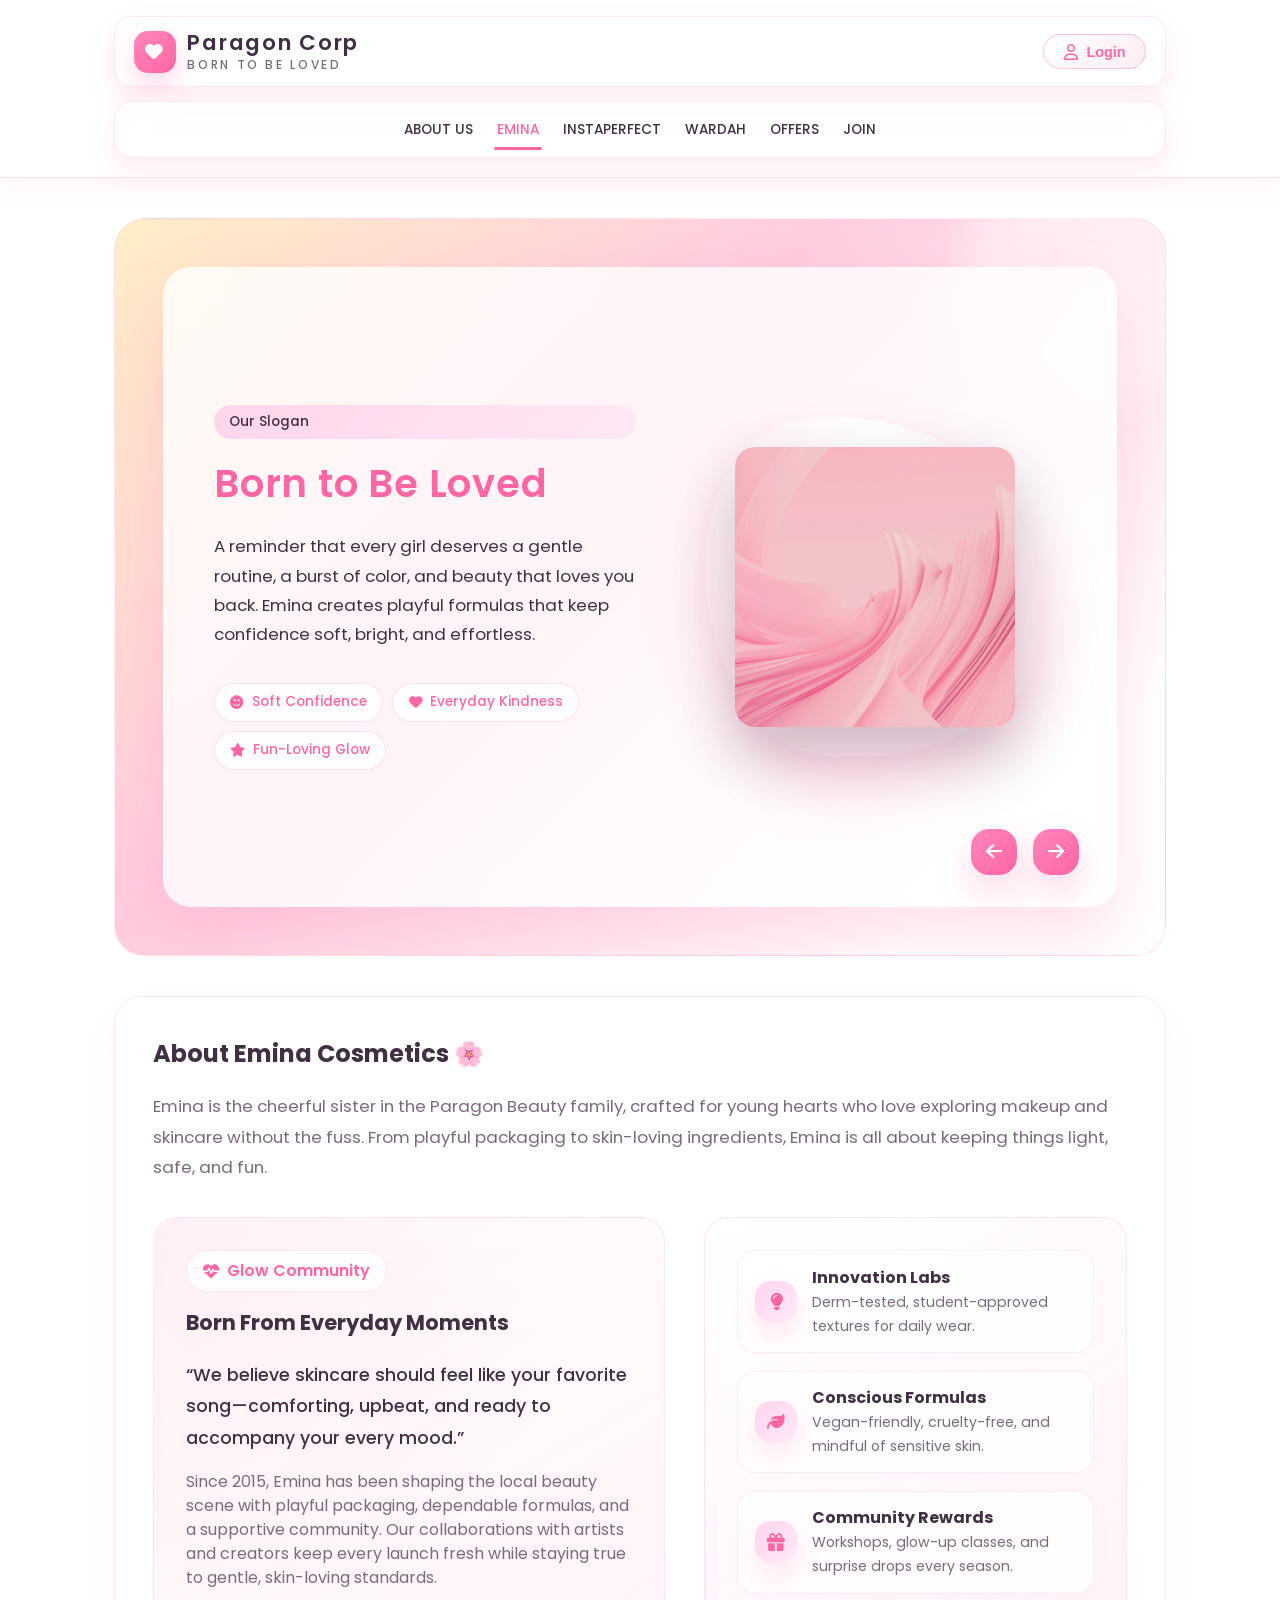
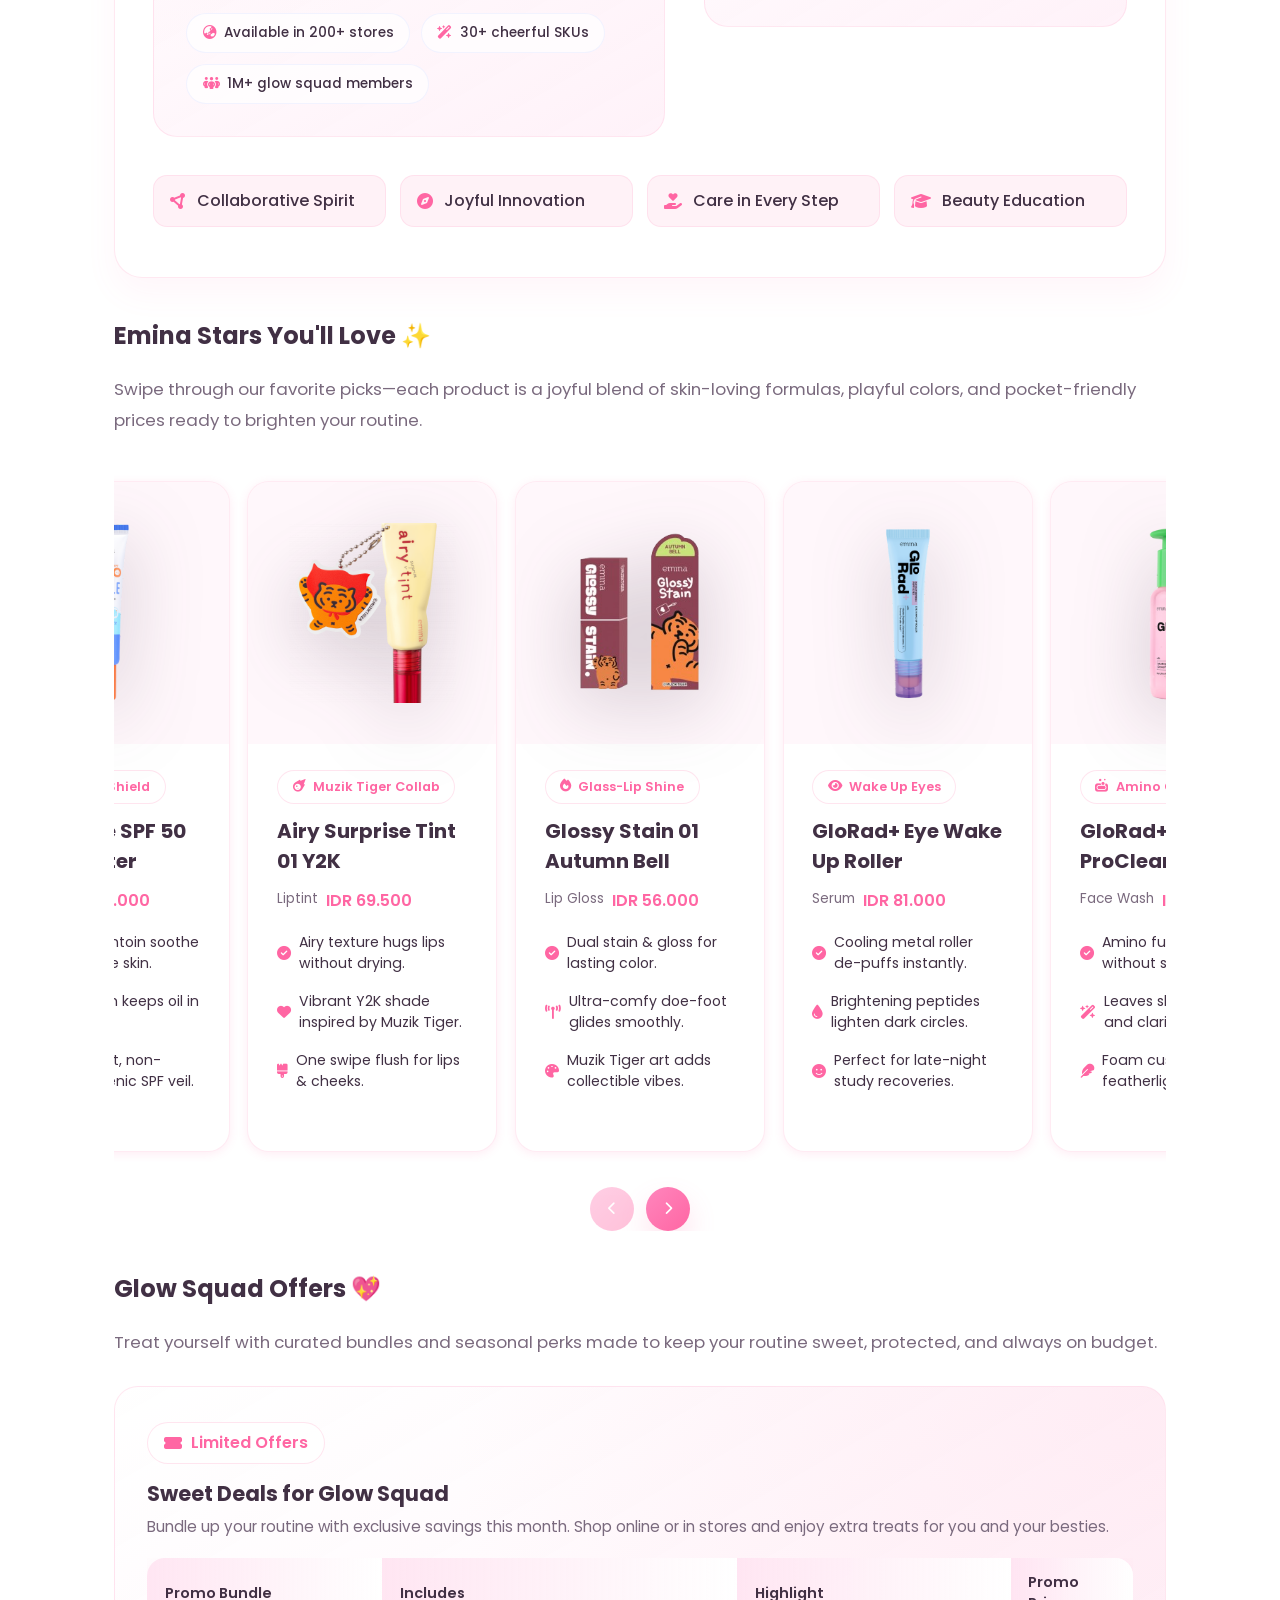
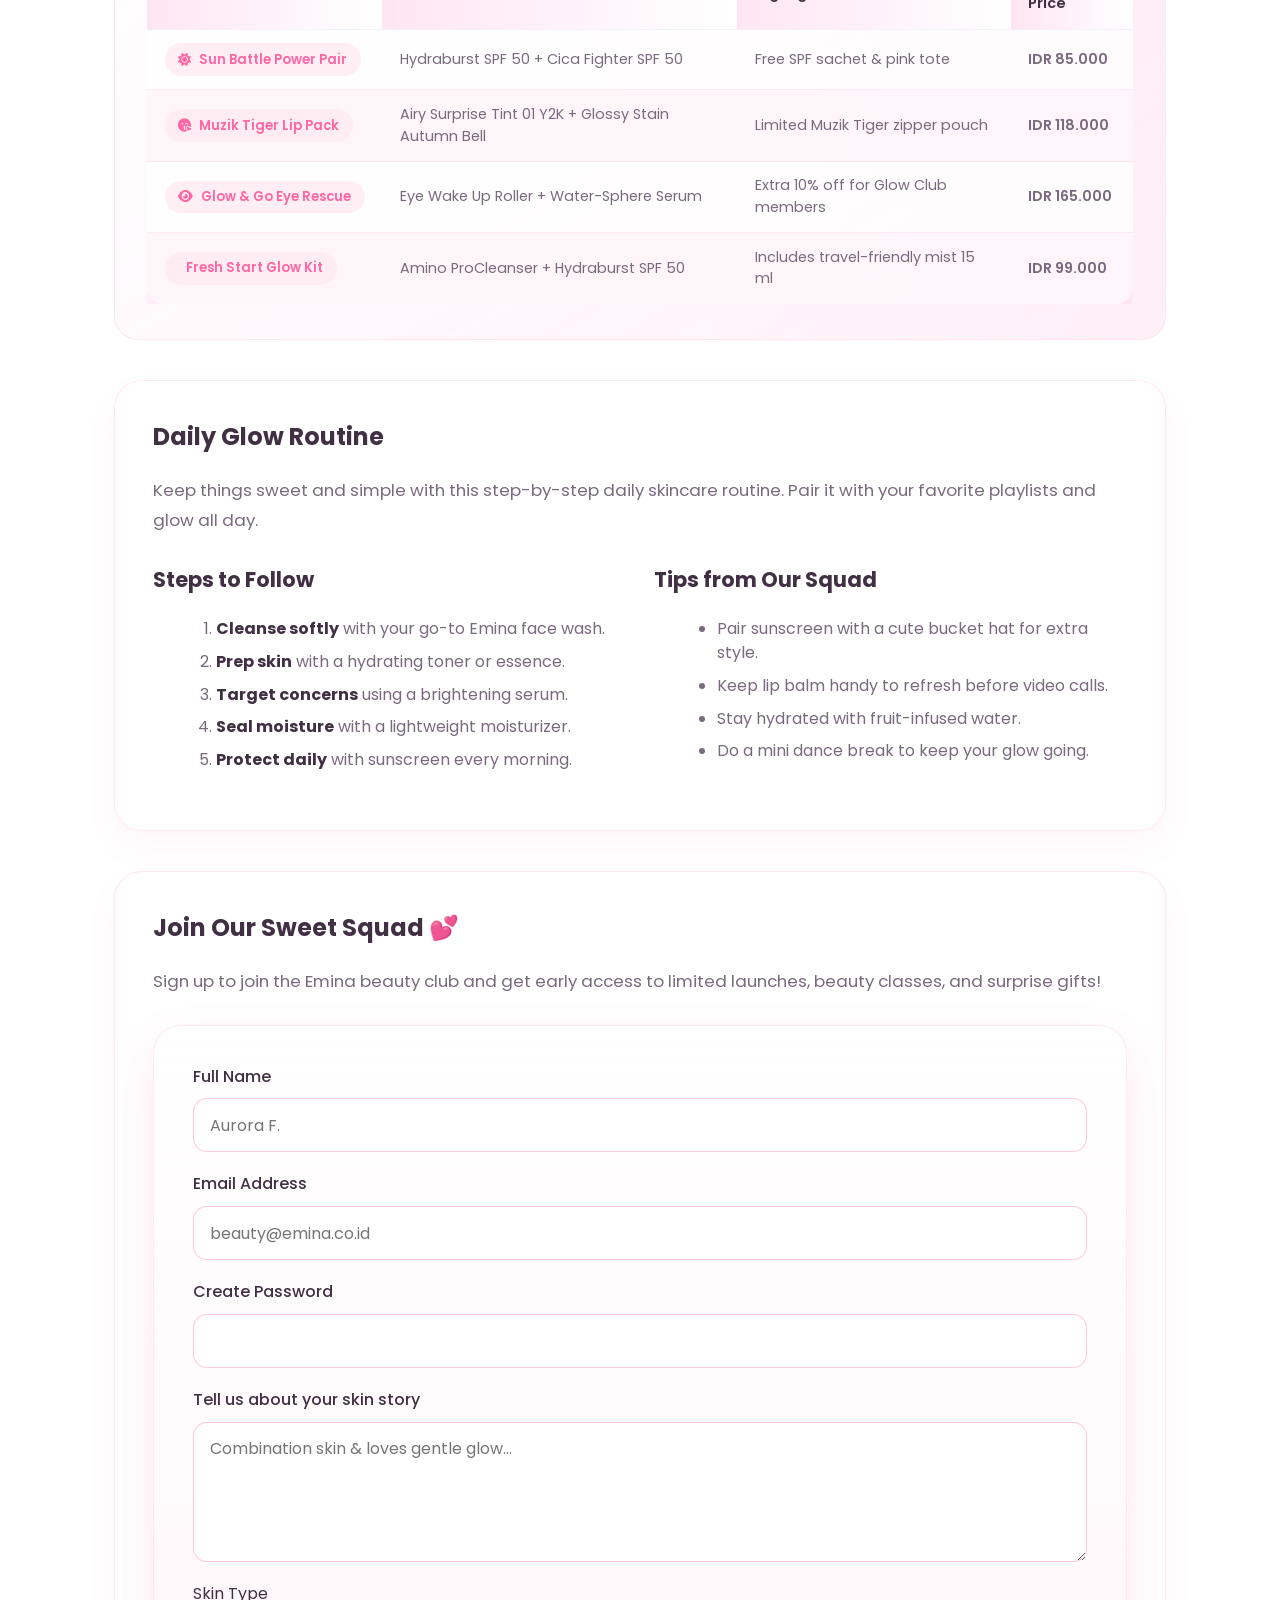
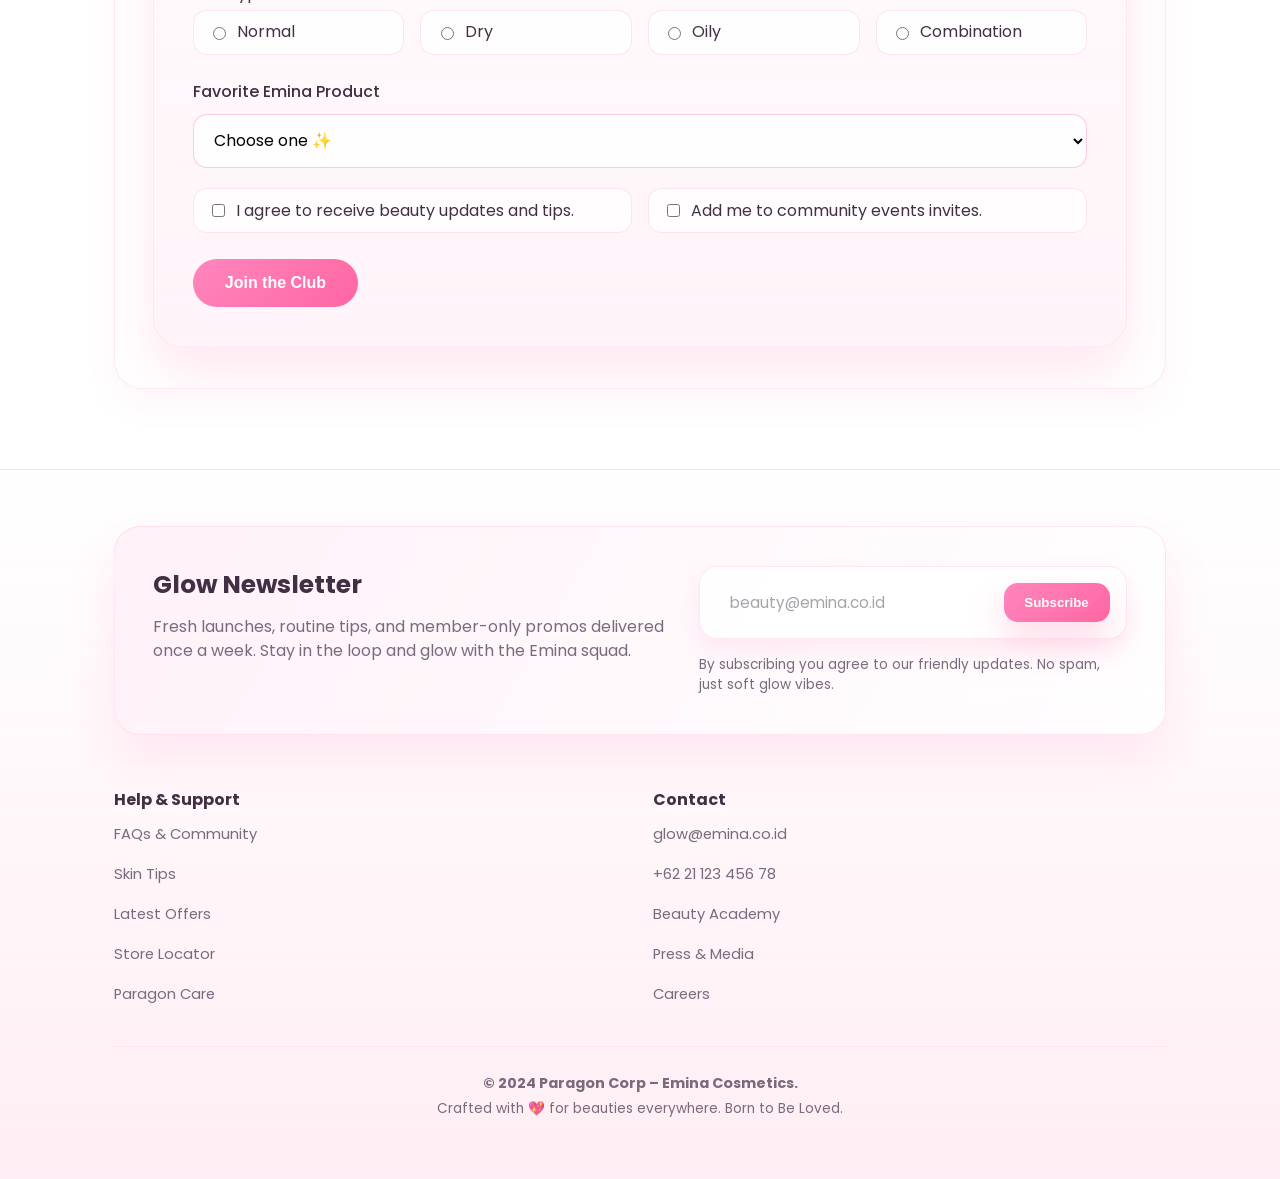
==== commit e8b49f63: "Update" ====
--- a/index.html
+++ b/index.html
@@ -58,9 +58,10 @@
         <div class="header-row header-nav">
           <nav>
             <ul class="nav-primary">
-              <li><a href="#home">Home</a></li>
-              <li><a href="#about">About</a></li>
-              <li><a href="#products">Products</a></li>
+              <li><a href="#about">About Us</a></li>
+              <li><a href="#emina" class="active-link">Emina</a></li>
+              <li><a href="#">Instaperfect</a></li>
+              <li><a href="#">Wardah</a></li>
               <li><a href="#offers">Offers</a></li>
               <li><a href="#join">Join</a></li>
             </ul>
@@ -152,7 +153,7 @@
         <div class="form-popup__backdrop"></div>
         <div class="form-popup__content" role="dialog" aria-labelledby="form-popup-title">
           <button type="button" class="form-popup__close" aria-label="Close welcome message">
-            <i class="fa-solid fa-xmark"></i>
+            <i class="fa-solid fa-times"></i>
           </button>
           <h3 id="form-popup-title">Welcome to the Glow Squad! ✨</h3>
           <p id="form-popup-message">
@@ -413,42 +414,44 @@
             Bundle up your routine with exclusive savings this month. Shop online or in stores and enjoy
             extra treats for you and your besties.
           </p>
-          <table class="promo-table">
-            <thead>
-              <tr>
-                <th>Promo Bundle</th>
-                <th>Includes</th>
-                <th>Highlight</th>
-                <th>Promo Price</th>
-              </tr>
-            </thead>
-            <tbody>
-              <tr>
-                <td><span class="bundle-pill"><i class="fa-solid fa-sun"></i> Sun Battle Power Pair</span></td>
-                <td>Hydraburst SPF 50 + Cica Fighter SPF 50</td>
-                <td>Free SPF sachet & pink tote</td>
-                <td class="promo-price">IDR 85.000</td>
-              </tr>
-              <tr>
-                <td><span class="bundle-pill"><i class="fa-solid fa-face-kiss-wink-heart"></i> Muzik Tiger Lip Pack</span></td>
-                <td>Airy Surprise Tint 01 Y2K + Glossy Stain Autumn Bell</td>
-                <td>Limited Muzik Tiger zipper pouch</td>
-                <td class="promo-price">IDR 118.000</td>
-              </tr>
-              <tr>
-                <td><span class="bundle-pill"><i class="fa-solid fa-eye"></i> Glow & Go Eye Rescue</span></td>
-                <td>Eye Wake Up Roller + Water-Sphere Serum</td>
-                <td>Extra 10% off for Glow Club members</td>
-                <td class="promo-price">IDR 165.000</td>
-              </tr>
-              <tr>
-                <td><span class="bundle-pill"><i class="fa-solid fa-sparkles"></i> Fresh Start Glow Kit</span></td>
-                <td>Amino ProCleanser + Hydraburst SPF 50</td>
-                <td>Includes travel-friendly mist 15 ml</td>
-                <td class="promo-price">IDR 99.000</td>
-              </tr>
-            </tbody>
-          </table>
+          <div class="table-overflow">
+            <table class="promo-table">
+              <thead>
+                <tr>
+                  <th>Promo Bundle</th>
+                  <th>Includes</th>
+                  <th>Highlight</th>
+                  <th>Promo Price</th>
+                </tr>
+              </thead>
+              <tbody>
+                <tr>
+                  <td><span class="bundle-pill"><i class="fa-solid fa-sun"></i> Sun Battle Power Pair</span></td>
+                  <td>Hydraburst SPF 50 + Cica Fighter SPF 50</td>
+                  <td>Free SPF sachet & pink tote</td>
+                  <td class="promo-price">IDR 85.000</td>
+                </tr>
+                <tr>
+                  <td><span class="bundle-pill"><i class="fa-solid fa-face-kiss-wink-heart"></i> Muzik Tiger Lip Pack</span></td>
+                  <td>Airy Surprise Tint 01 Y2K + Glossy Stain Autumn Bell</td>
+                  <td>Limited Muzik Tiger zipper pouch</td>
+                  <td class="promo-price">IDR 118.000</td>
+                </tr>
+                <tr>
+                  <td><span class="bundle-pill"><i class="fa-solid fa-eye"></i> Glow & Go Eye Rescue</span></td>
+                  <td>Eye Wake Up Roller + Water-Sphere Serum</td>
+                  <td>Extra 10% off for Glow Club members</td>
+                  <td class="promo-price">IDR 165.000</td>
+                </tr>
+                <tr>
+                  <td><span class="bundle-pill"><i class="fa-solid fa-sparkles"></i> Fresh Start Glow Kit</span></td>
+                  <td>Amino ProCleanser + Hydraburst SPF 50</td>
+                  <td>Includes travel-friendly mist 15 ml</td>
+                  <td class="promo-price">IDR 99.000</td>
+                </tr>
+              </tbody>
+            </table>
+          </div>
         </div>
       </section>
 
@@ -482,7 +485,7 @@
         </div>
       </section>
 
-      <!--  JOIN SECTION -->
+      <!-- JOIN SECTION -->
       <section id="join">
         <h2 class="section-heading">Join Our Sweet Squad 💕</h2>
         <p class="section-subtitle">
@@ -580,41 +583,16 @@
               </div>
               <small class="error-message" id="agree-error"></small>
             </div>
-            <button type="submit" class="submit-btn">Join the Club 🌸</button>
+            <button type="submit" class="submit-btn">Join the Club</button>
           </form>
         </div>
       </section>
     </main>
     <footer>
       <div class="footer-shell">
-        <div class="footer-top">
-          <a href="#home" class="footer-brand">
-            <span class="footer-brand__icon"><i class="fa-solid fa-heart"></i></span>
-            <span class="footer-brand__text">
-              Paragon Corp
-              <span class="footer-brand__tagline">Born to Be Loved</span>
-            </span>
-          </a>
-          <nav class="footer-nav">
-            <ul>
-              <li><a href="#home">Home</a></li>
-              <li><a href="#about">About</a></li>
-              <li><a href="#products">Products</a></li>
-              <li><a href="#offers">Offers</a></li>
-              <li><a href="#join">Join</a></li>
-            </ul>
-          </nav>
-          <div class="footer-social">
-            <a href="#" aria-label="Instagram"><i class="fa-brands fa-instagram"></i></a>
-            <a href="#" aria-label="Tiktok"><i class="fa-brands fa-tiktok"></i></a>
-            <a href="#" aria-label="YouTube"><i class="fa-brands fa-youtube"></i></a>
-            <a href="#" aria-label="Spotify"><i class="fa-brands fa-spotify"></i></a>
-          </div>
-        </div>
-
         <div class="footer-newsletter">
           <div>
-            <h3>Glow Newsletter 💌</h3>
+            <h3>Glow Newsletter</h3>
             <p>
               Fresh launches, routine tips, and member-only promos delivered once a week.
               Stay in the loop and glow with the Emina squad.
--- a/style.css
+++ b/style.css
@@ -1,11 +1,10 @@
-/* External stylesheet for Emina Cosmetics single-page site */
-
 * {
   box-sizing: border-box;
 }
 
 body {
   margin: 0;
+  line-height: 1.5;
   font-family: "Poppins", sans-serif;
   color: var(--text-dark);
   background-color: #ffffff;
@@ -38,7 +37,7 @@
   background: rgba(255, 255, 255, 0.6);
   border: 1px solid rgba(255, 204, 224, 0.45);
   border-radius: 18px;
-  padding: 0.7rem 1.2rem;
+  padding: 0.85rem 1.2rem;
   backdrop-filter: blur(18px);
   box-shadow: 0 12px 28px rgba(255, 102, 163, 0.12);
 }
@@ -112,7 +111,7 @@
 
 .header-nav {
   justify-content: center;
-  padding: 0.45rem 1.1rem;
+  padding: 0.95rem 1.1rem 0.45rem;
 }
 
 .header-nav nav {
@@ -169,7 +168,7 @@
 main {
   max-width: 1100px;
   margin: 0 auto;
-  padding: 2.5rem 1.5rem 4.5rem;
+  padding: 2.5rem 1.5rem;
 }
 
 section {
@@ -693,6 +692,10 @@
   color: var(--pink-bold);
 }
 
+.table-overflow {
+  overflow-x: auto;
+}
+
 .promo-table-card {
   position: relative;
   padding: 2.2rem 2rem;
@@ -1010,7 +1013,7 @@
 
 form {
   display: grid;
-  gap: 1.2rem;
+  gap: 1.25rem;
 }
 
 label {
@@ -1048,7 +1051,7 @@
 
 .field {
   display: grid;
-  gap: 0.4rem;
+  gap: 0.25rem;
 }
 
 .field.error input,
@@ -1068,6 +1071,10 @@
   min-height: 1rem;
   font-size: 0.82rem;
   color: var(--pink-bold);
+}
+
+.error-message:empty {
+  display: none;
 }
 
 .choices {
@@ -1205,87 +1212,19 @@
 }
 
 footer {
-  padding: 3.2rem 1.6rem 2.8rem;
+  padding: 2.5rem 0;
   color: var(--text-muted);
   background: linear-gradient(180deg, rgba(255, 255, 255, 0.92), rgba(255, 235, 243, 0.85));
   border-top: 1px solid rgba(255, 204, 224, 0.45);
 }
 
-
-.footer-top {
-  display: flex;
-  align-items: center;
-  justify-content: space-between;
-  gap: 1.5rem;
-  background: rgba(255, 255, 255, 0.6);
-  border: 1px solid rgba(255, 204, 224, 0.45);
-  border-radius: 20px;
-  padding: 1rem 1.5rem;
-  backdrop-filter: blur(18px);
-  box-shadow: 0 12px 28px rgba(255, 102, 163, 0.12);
-}
-
-.footer-brand {
-  display: inline-flex;
-  align-items: center;
-  gap: 0.75rem;
-  text-decoration: none;
-  color: var(--text-dark);
-}
-
-.footer-brand__icon {
-  width: 44px;
-  height: 44px;
-  border-radius: 14px;
-  display: grid;
-  place-items: center;
-  background: linear-gradient(135deg, #ff86bd, #ff66a3);
-  color: #ffffff;
-  box-shadow: 0 12px 26px rgba(255, 102, 163, 0.25);
-}
-
-.footer-brand__text {
-  display: flex;
-  flex-direction: column;
-  font-weight: 600;
-  letter-spacing: 0.08em;
-}
-
-.footer-brand__tagline {
-  font-size: 0.75rem;
-  text-transform: uppercase;
-  letter-spacing: 0.22em;
-  color: var(--text-muted);
-}
-
-.footer-nav ul {
-  display: flex;
-  gap: 1rem;
-  list-style: none;
-  padding: 0;
-  margin: 0;
-  flex-wrap: wrap;
-}
-
-.footer-nav a {
-  color: var(--text-dark);
-  font-weight: 500;
-  text-decoration: none;
-  text-transform: uppercase;
-  font-size: 0.82rem;
-  letter-spacing: 0.05em;
-  transition: color 0.3s ease;
-}
-
-.footer-nav a:hover {
-  color: var(--pink-bold);
-}
-
 .footer-shell {
   max-width: 1100px;
   margin: 0 auto;
-  display: grid;
-  gap: 2.4rem;
+  padding: 1rem 1.5rem 1.2rem;
+  margin: 0 auto;
+  display: grid;
+  gap: 2rem;
 }
 
 .footer-newsletter {
@@ -1320,9 +1259,10 @@
   display: flex;
   align-items: center;
   border-radius: 18px;
+  gap: 1rem;
   border: 1px solid rgba(255, 204, 224, 0.45);
   background: rgba(255, 255, 255, 0.85);
-  padding: 0.4rem;
+  padding: 0.75rem 1rem;
   box-shadow: 0 12px 26px rgba(255, 102, 163, 0.12);
 }
 
@@ -1526,7 +1466,7 @@
   .header-row {
     flex-direction: column;
     align-items: flex-start;
-    gap: 0.6rem;
+    gap: 0.8rem;
   }
 
   .header-top {
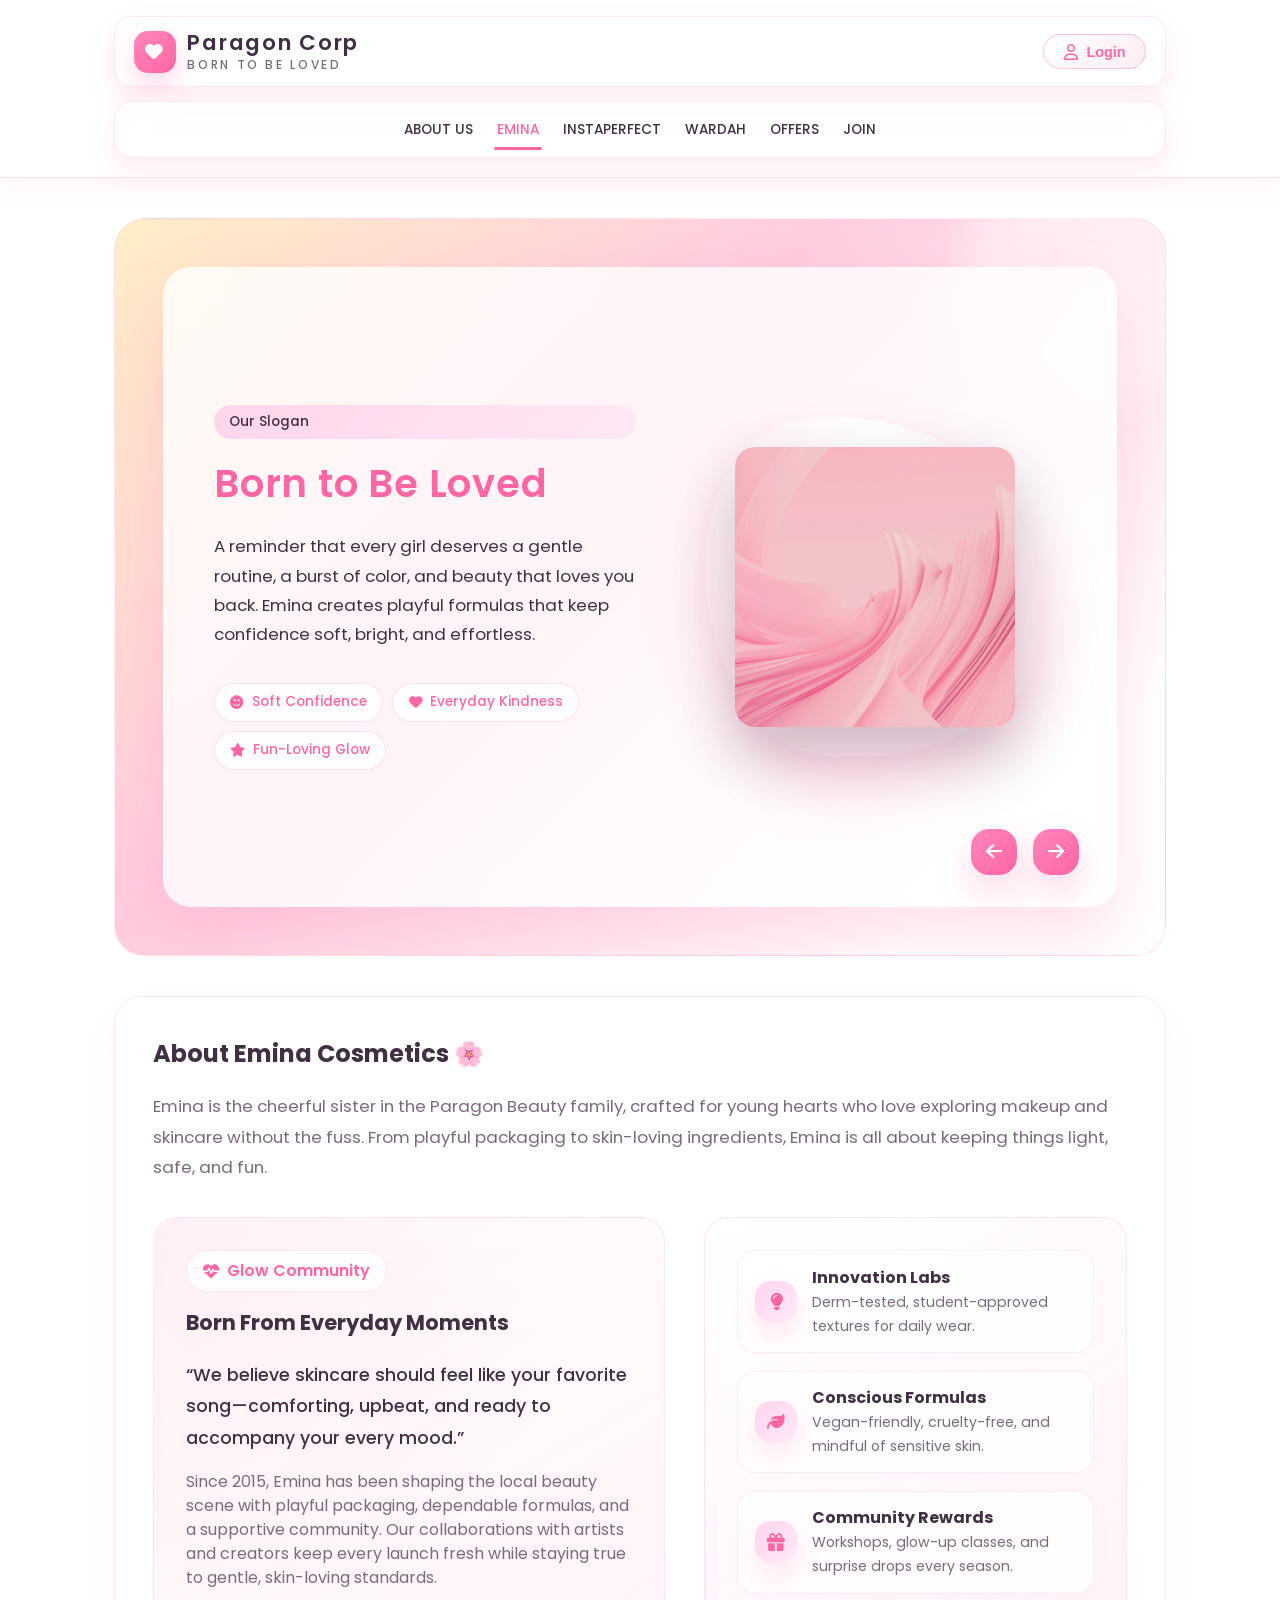
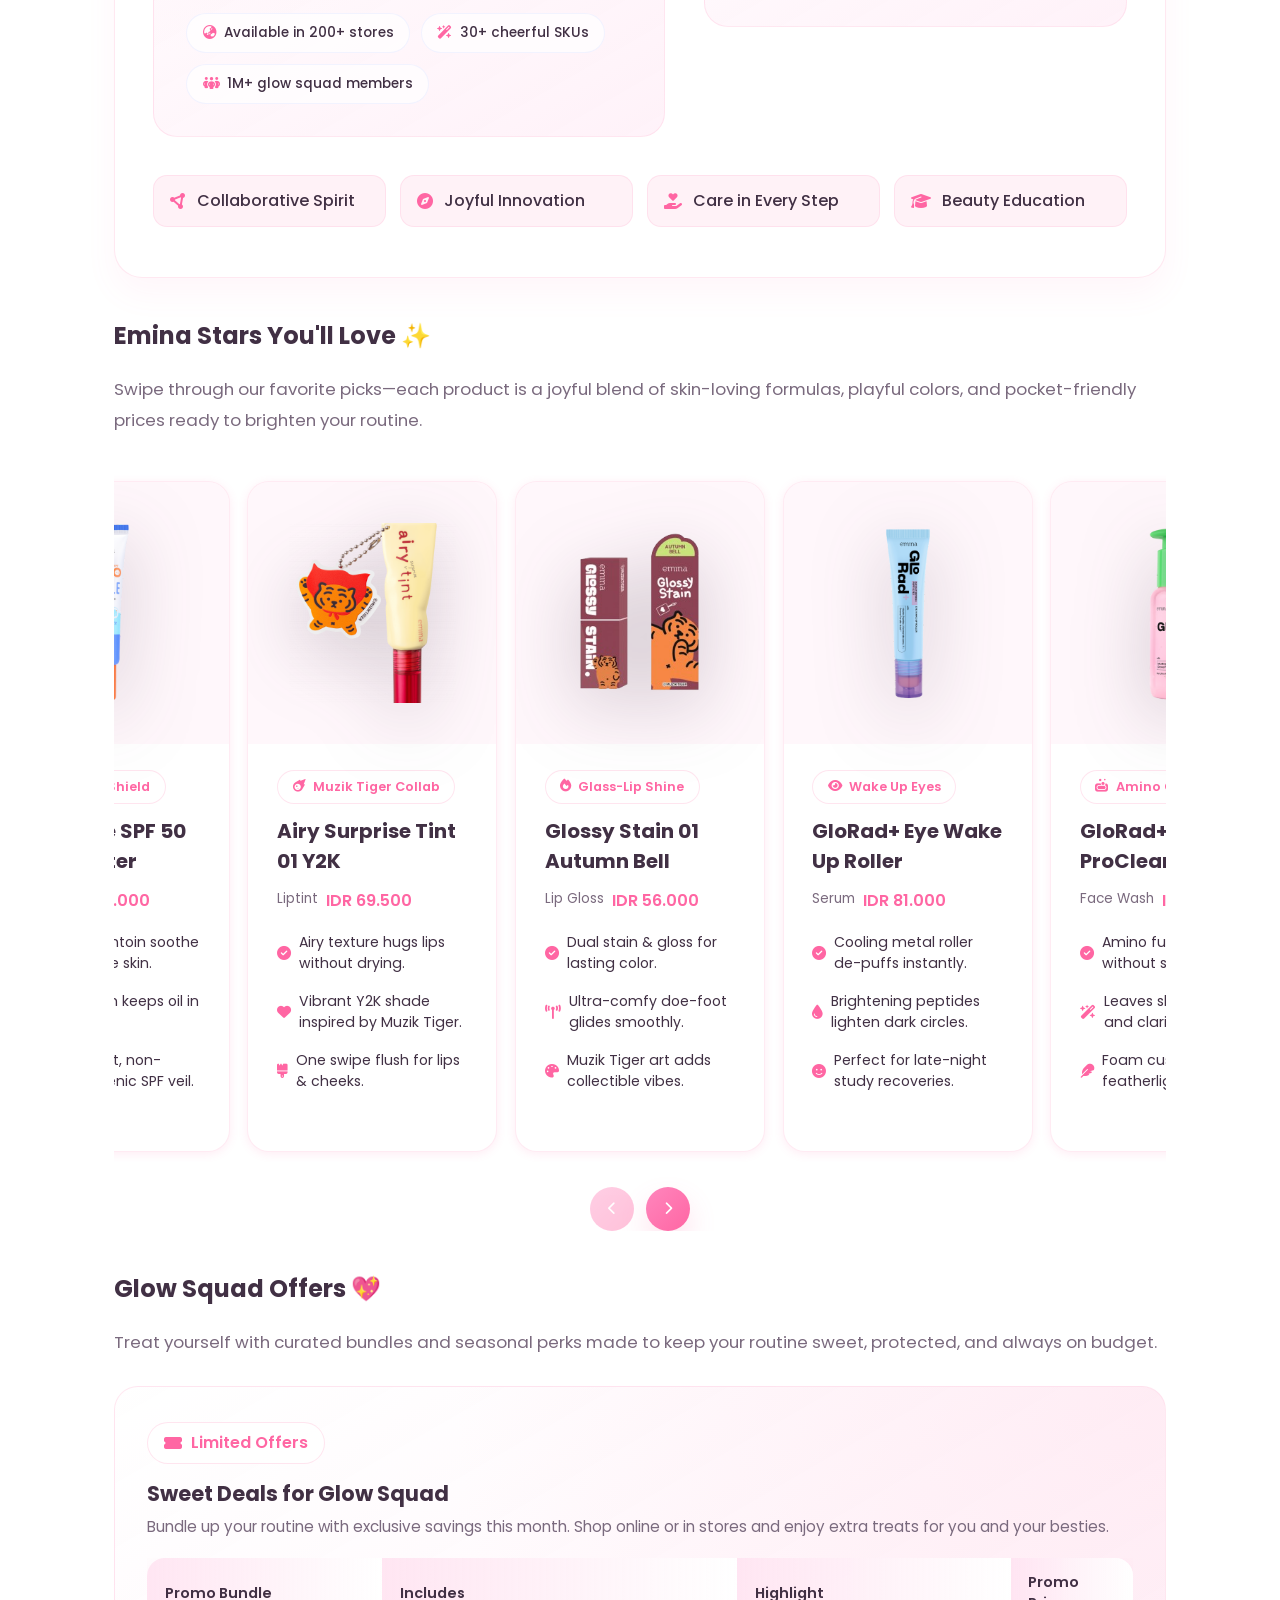
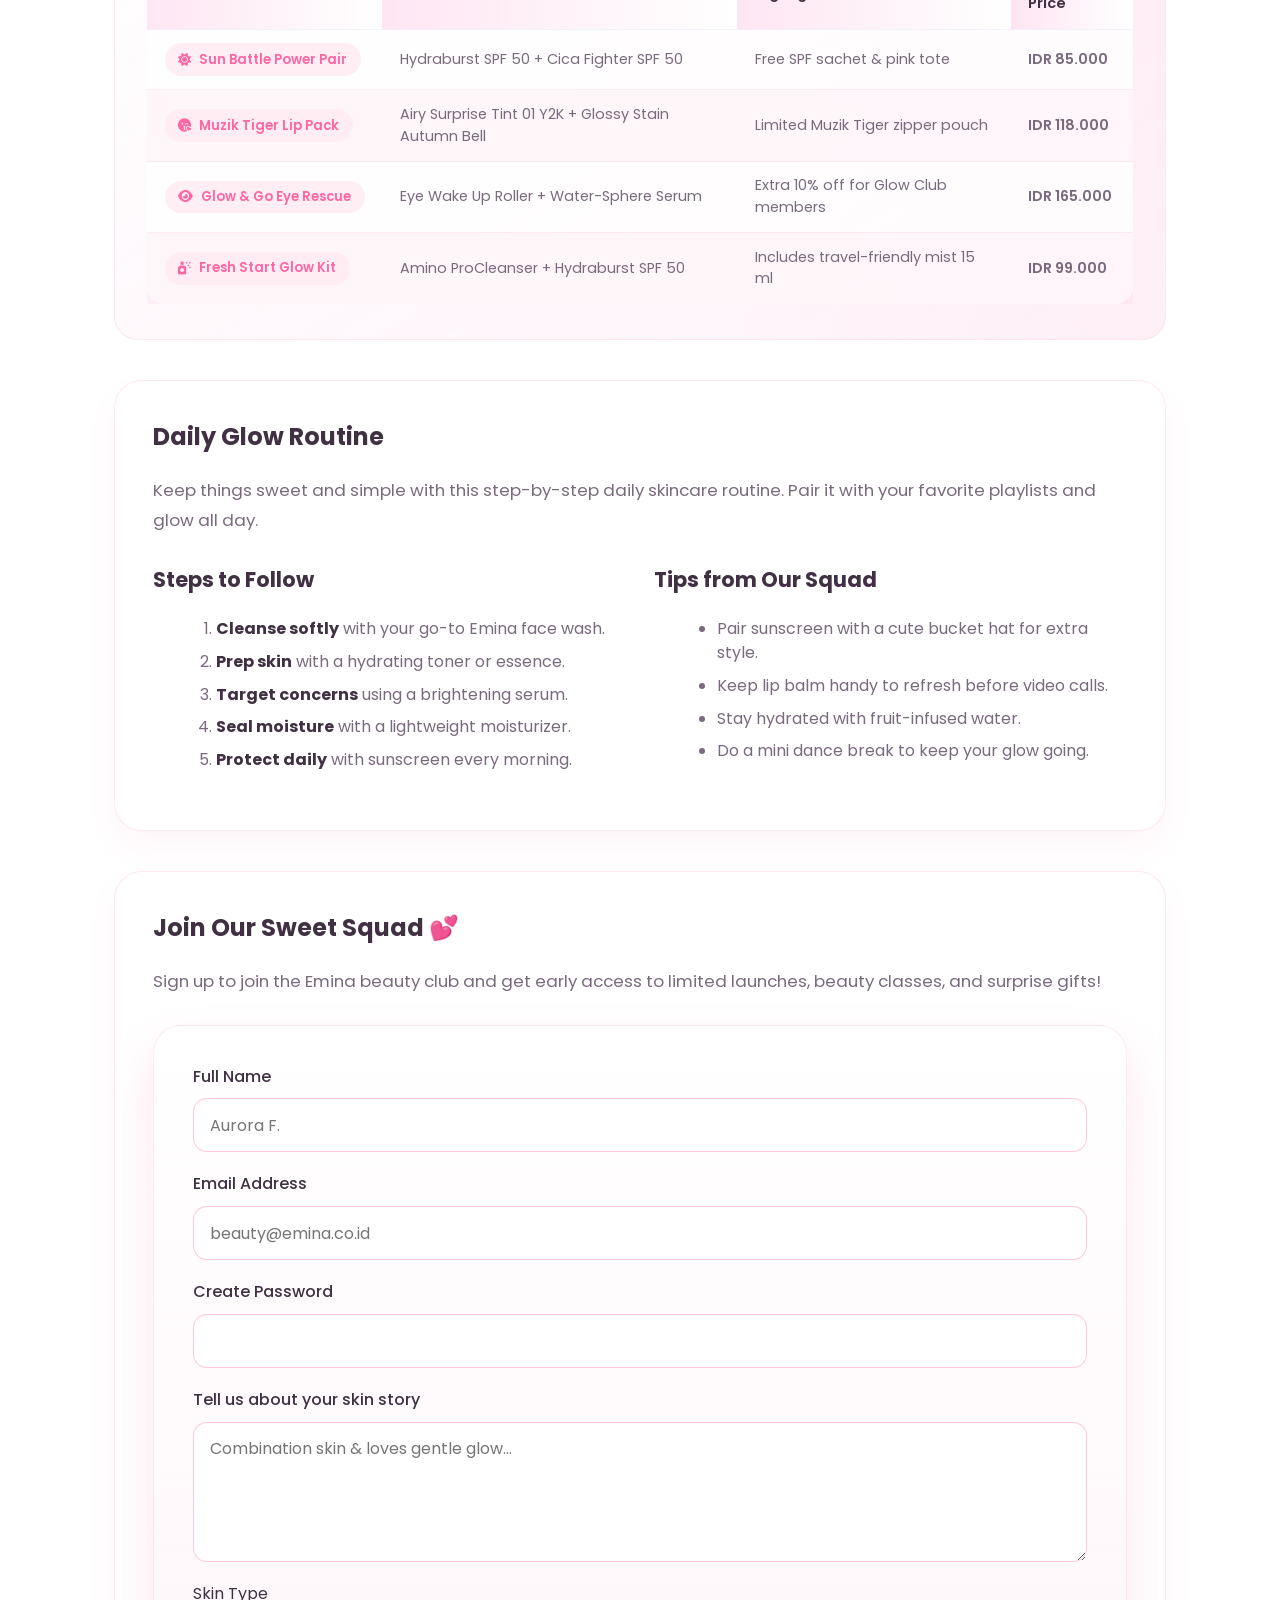
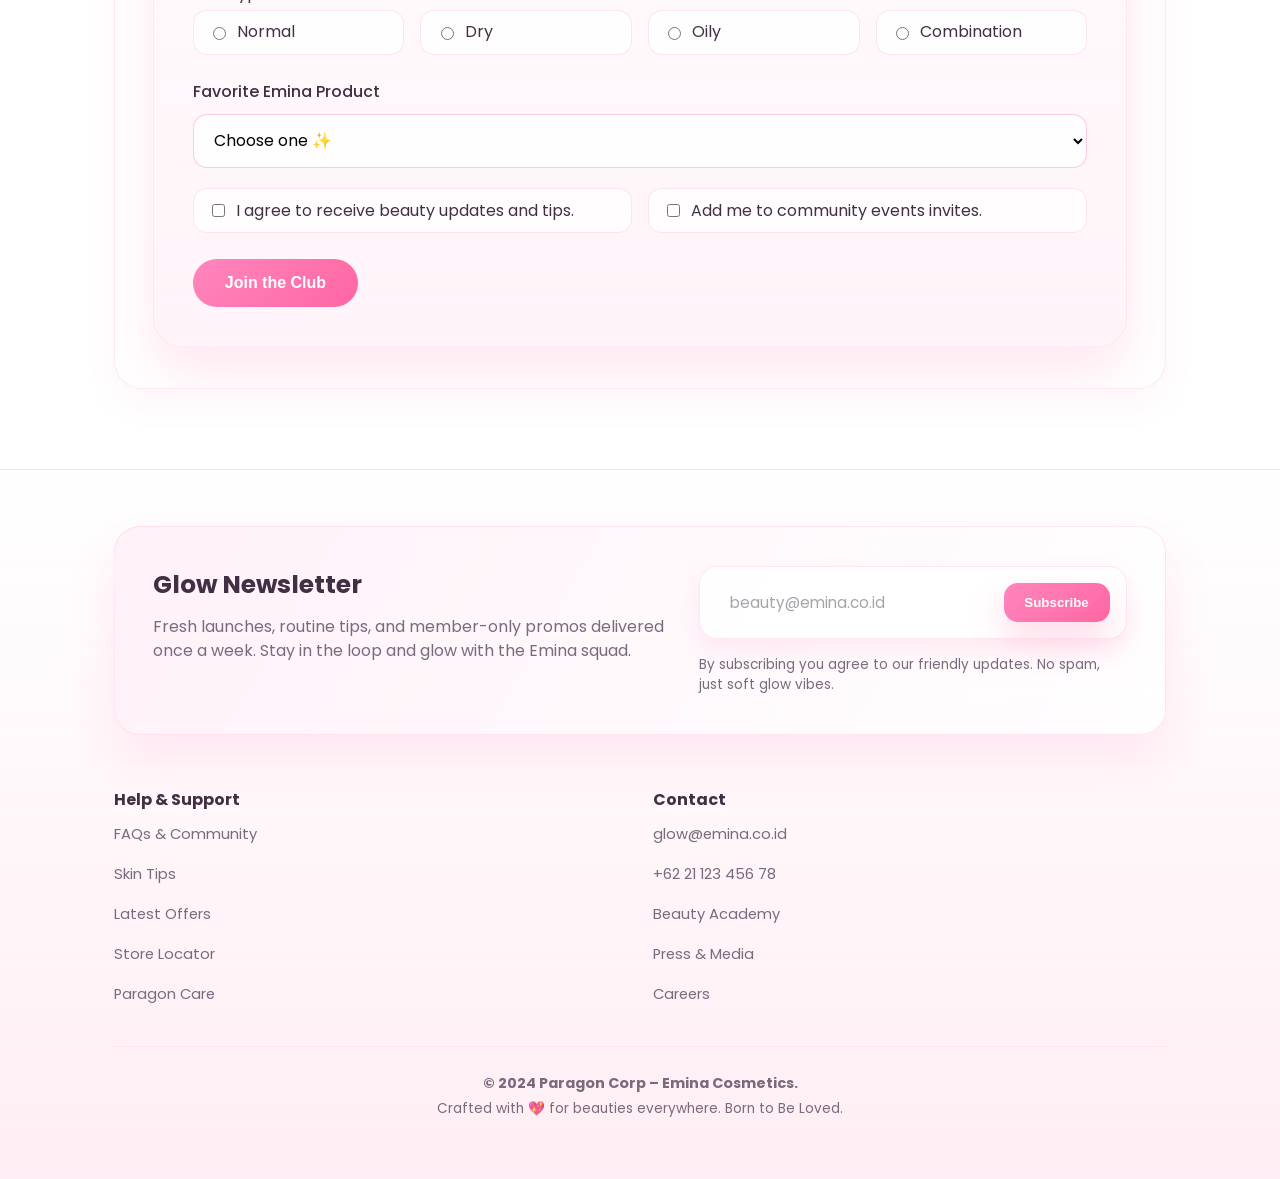
==== commit f55283bb: "Update" ====
--- a/index.html
+++ b/index.html
@@ -444,7 +444,7 @@
                   <td class="promo-price">IDR 165.000</td>
                 </tr>
                 <tr>
-                  <td><span class="bundle-pill"><i class="fa-solid fa-sparkles"></i> Fresh Start Glow Kit</span></td>
+                  <td><span class="bundle-pill"><i class="fa-solid fa-spray-can-sparkles"></i> Fresh Start Glow Kit</span></td>
                   <td>Amino ProCleanser + Hydraburst SPF 50</td>
                   <td>Includes travel-friendly mist 15 ml</td>
                   <td class="promo-price">IDR 99.000</td>
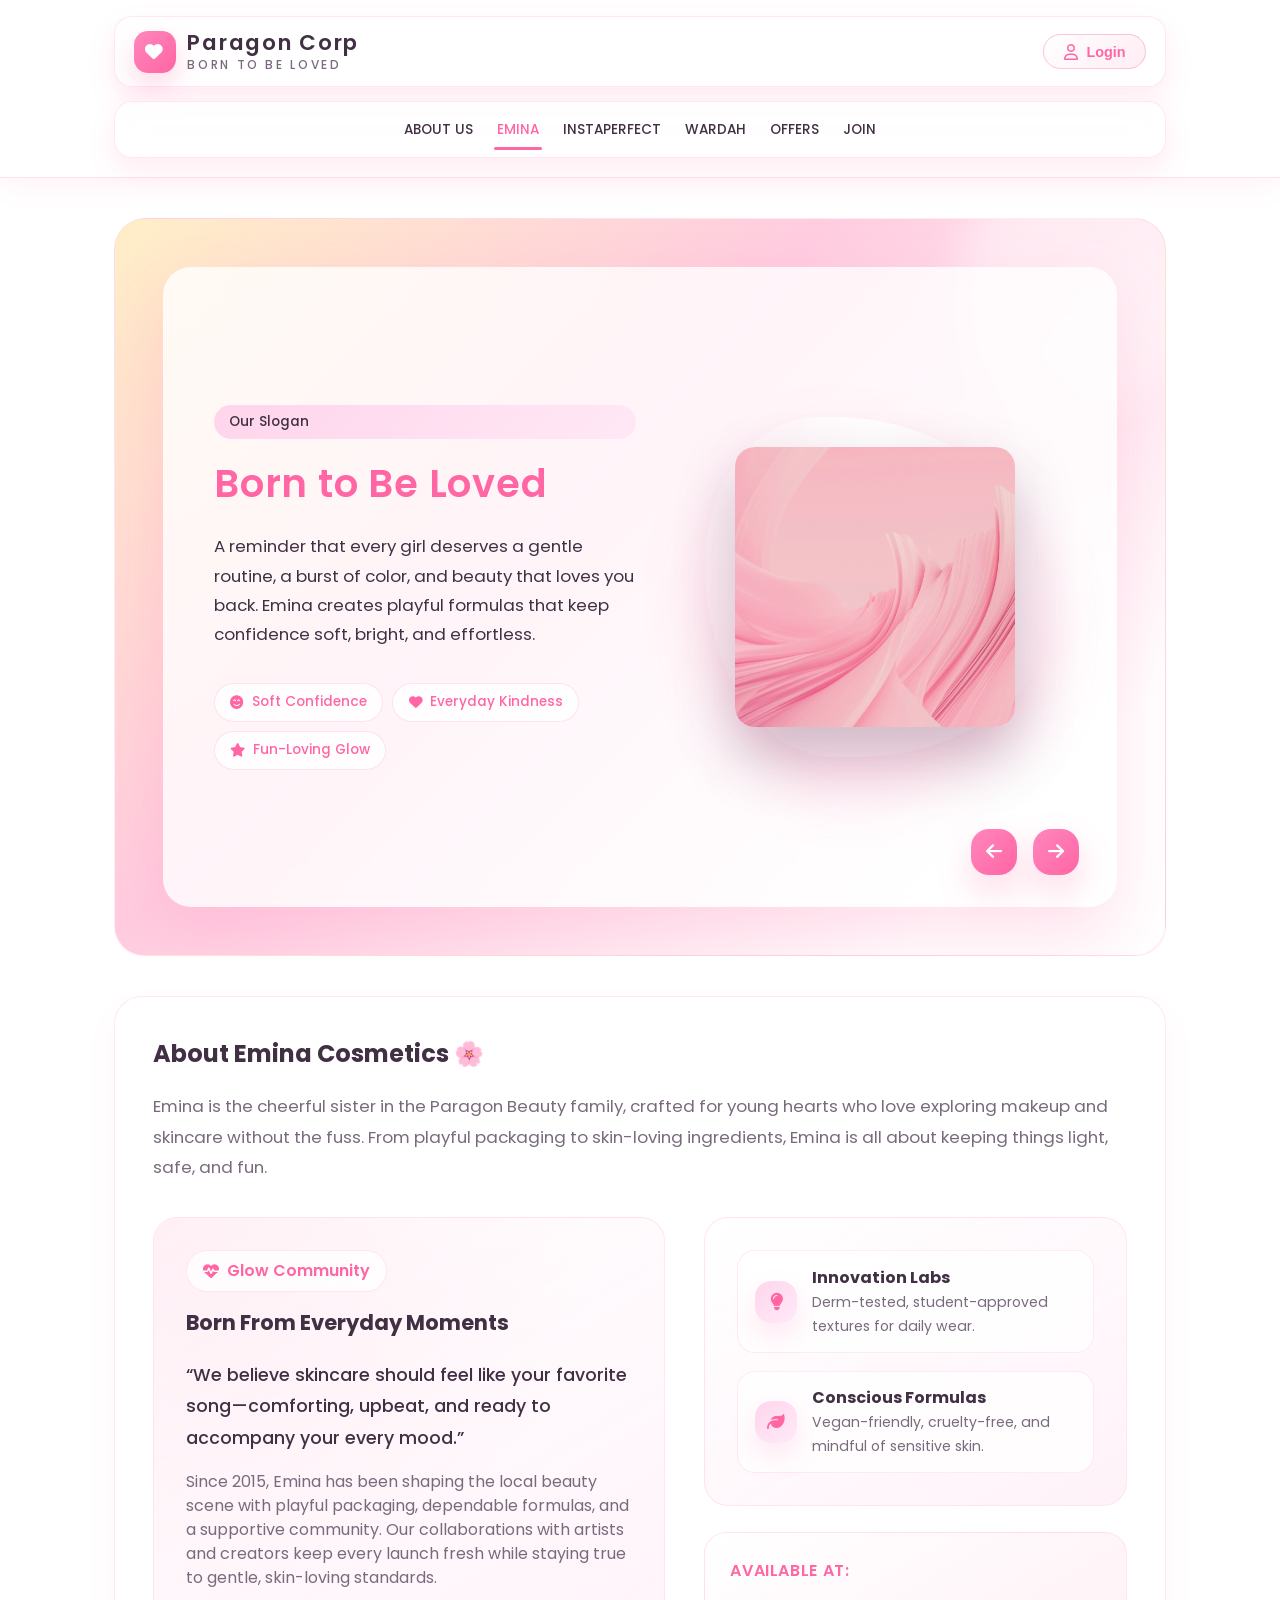
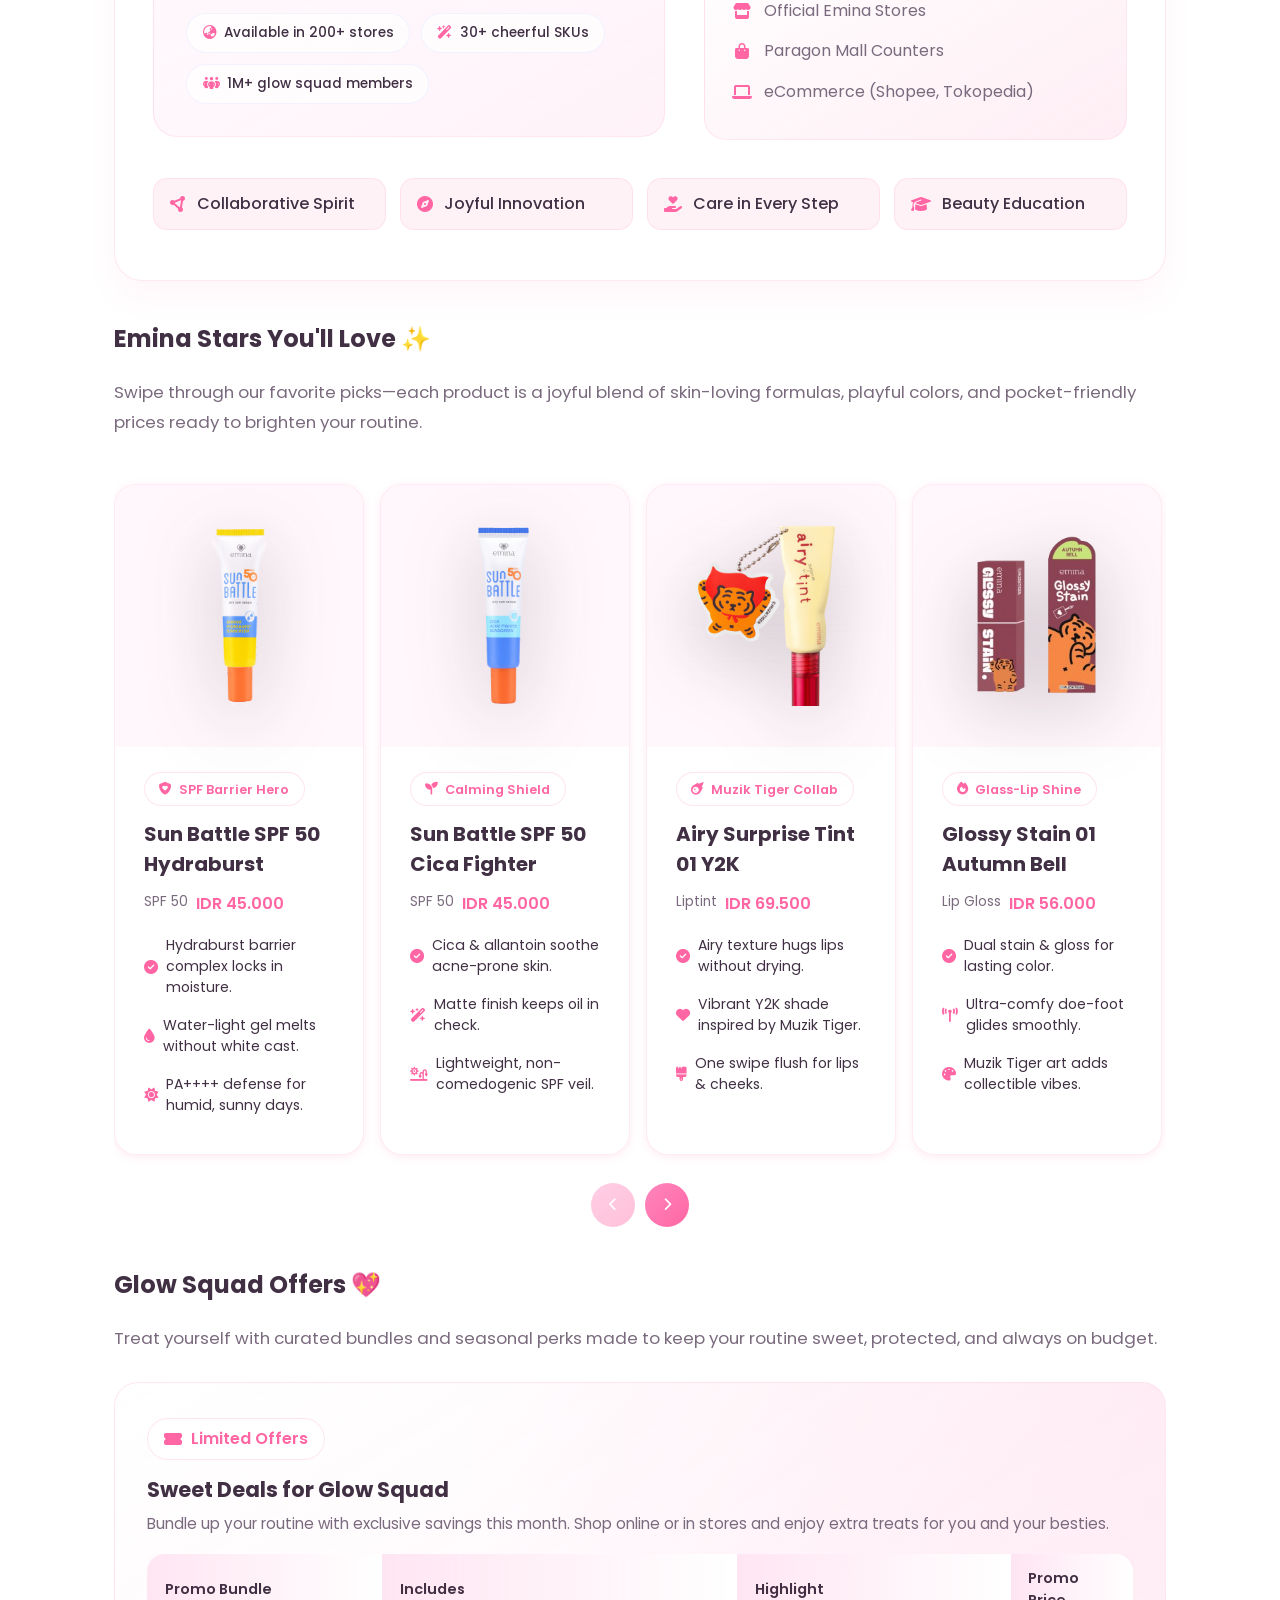
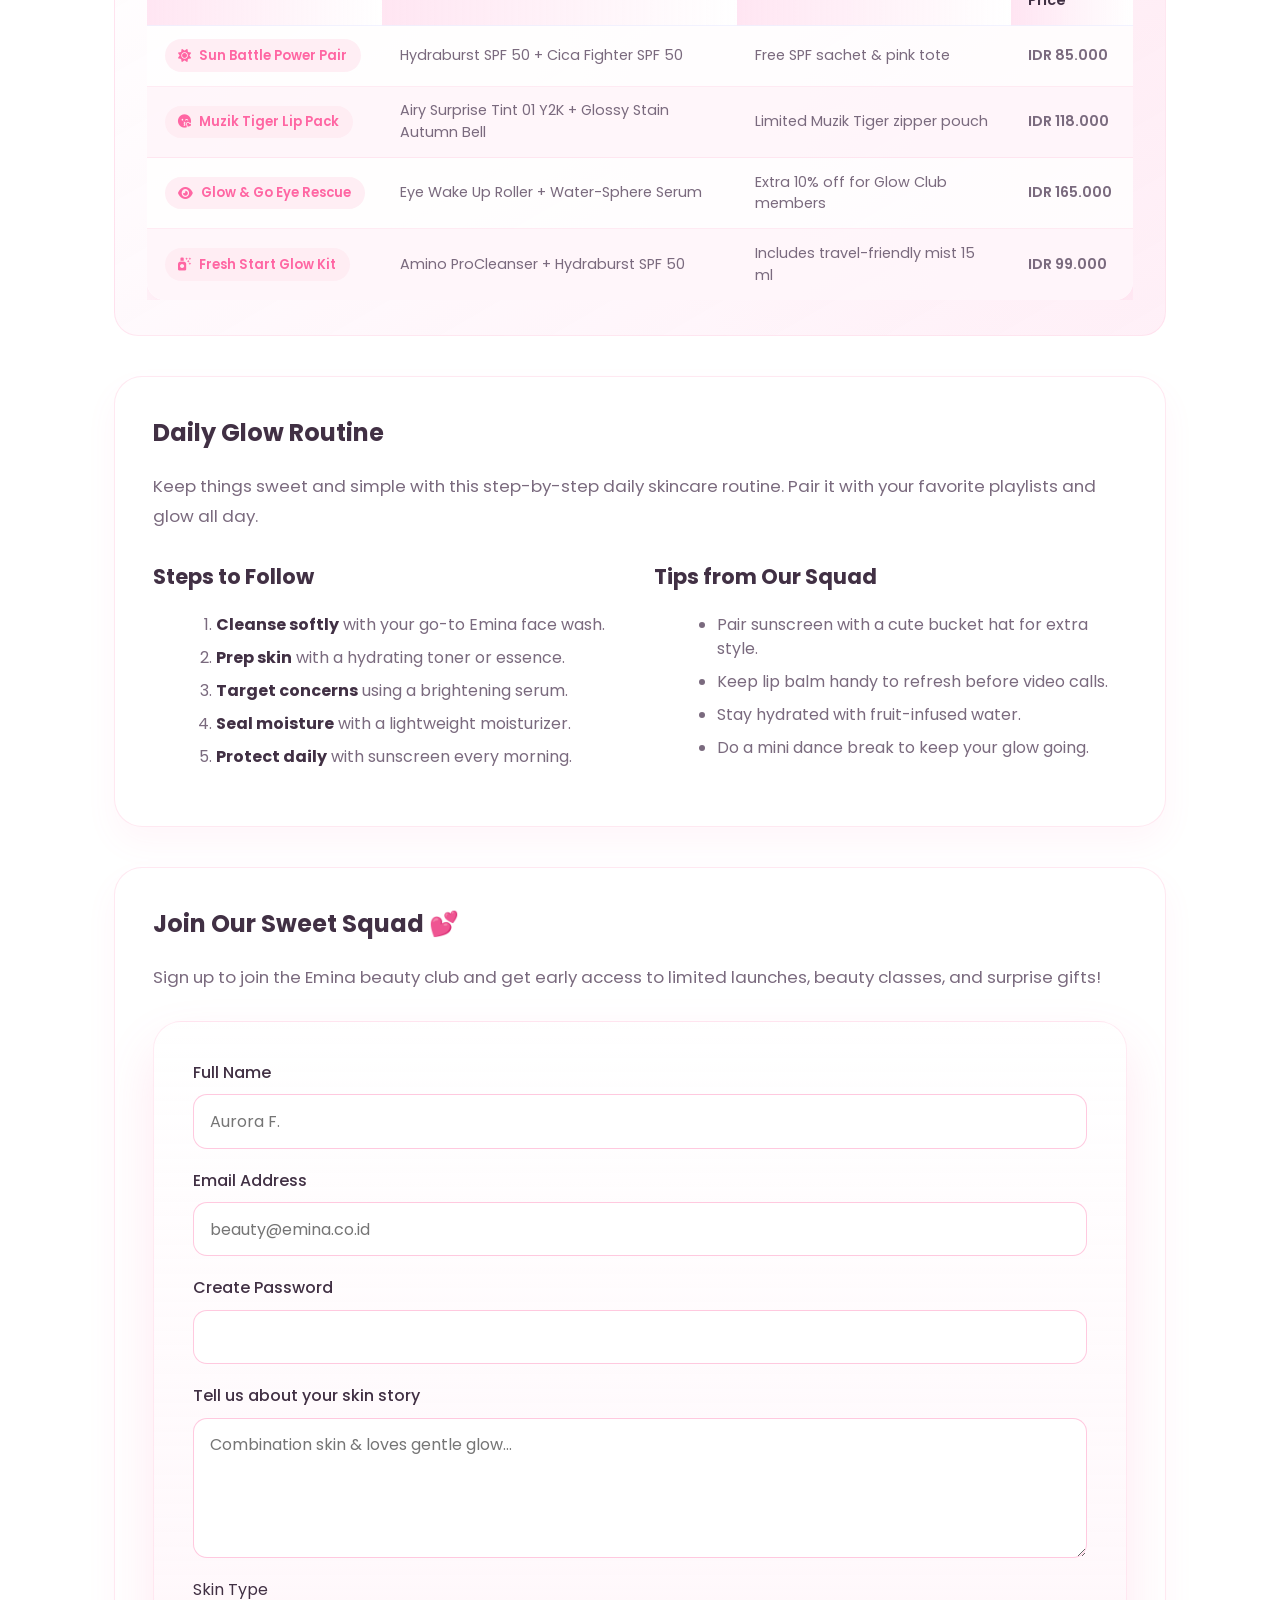
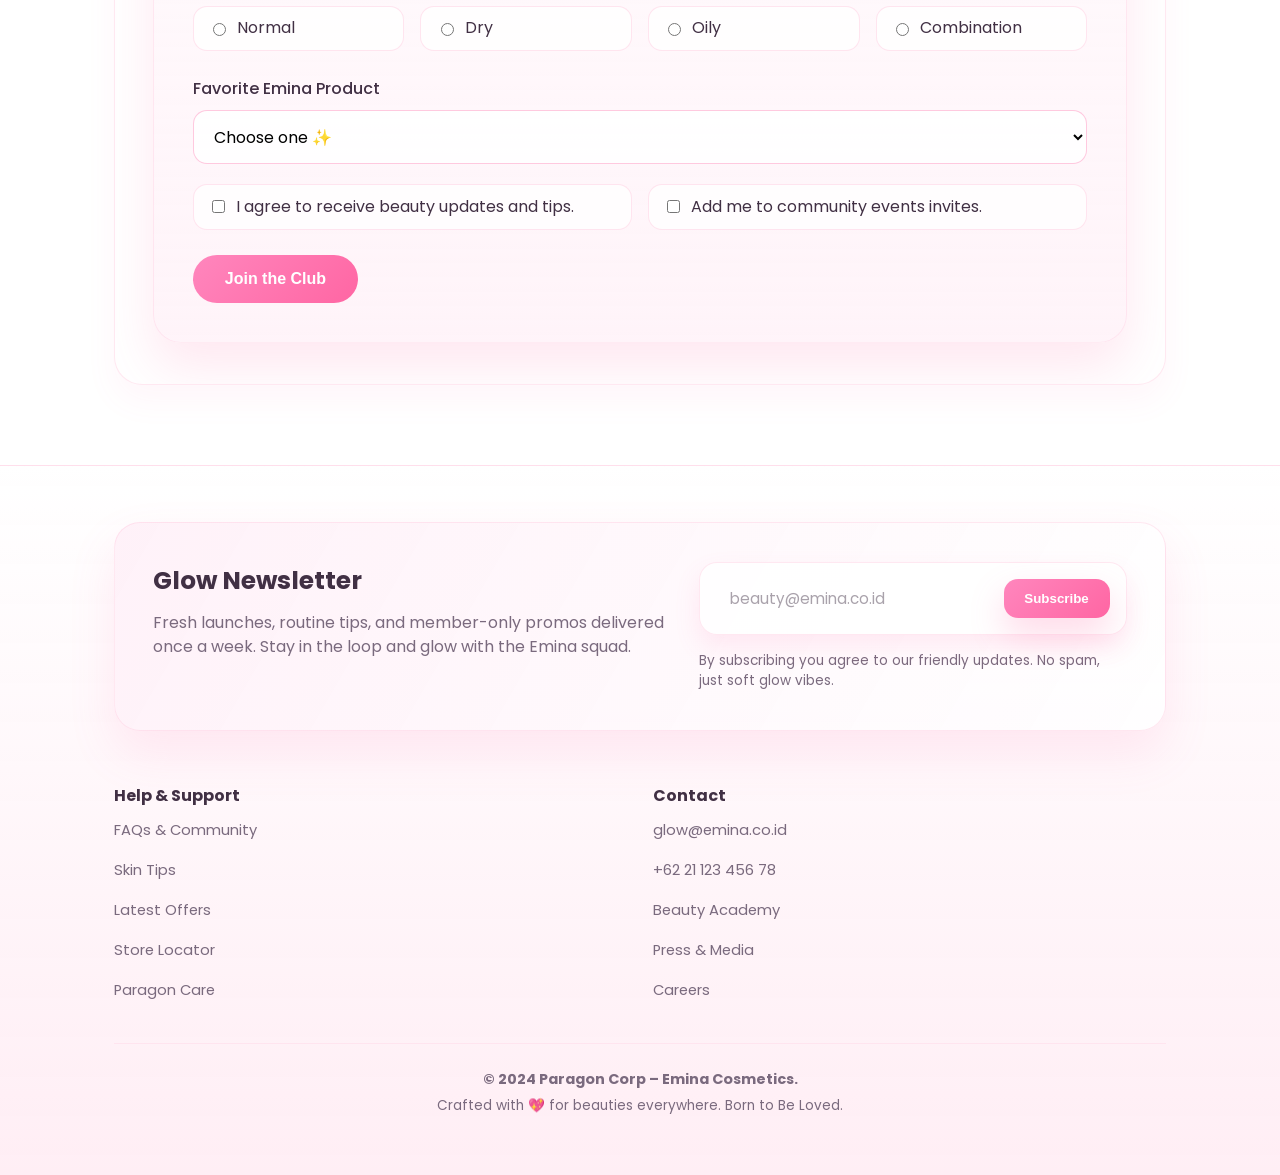
==== commit f4e31e31: "Update" ====
--- a/index.html
+++ b/index.html
@@ -150,16 +150,16 @@
       </section>
 
       <div class="form-popup" id="form-popup" aria-hidden="true">
-        <div class="form-popup__backdrop"></div>
-        <div class="form-popup__content" role="dialog" aria-labelledby="form-popup-title">
-          <button type="button" class="form-popup__close" aria-label="Close welcome message">
+        <div class="form-popup-backdrop"></div>
+        <div class="form-popup-content" role="dialog" aria-labelledby="form-popup-title">
+          <button type="button" class="form-popup-close" aria-label="Close welcome message">
             <i class="fa-solid fa-times"></i>
           </button>
           <h3 id="form-popup-title">Welcome to the Glow Squad! ✨</h3>
           <p id="form-popup-message">
             Thank you for joining. Keep an eye on your inbox for the sweetest updates and invites.
           </p>
-          <button type="button" class="form-popup__cta" id="form-popup-cta">Got it!</button>
+          <button type="button" class="form-popup-cta" id="form-popup-cta">Got it!</button>
         </div>
       </div>
 
@@ -213,15 +213,14 @@
                   <span>Vegan-friendly, cruelty-free, and mindful of sensitive skin.</span>
                 </div>
               </div>
-              <div class="stat-item">
-                <div class="stat-icon">
-                  <i class="fa-solid fa-gift"></i>
-                </div>
-                <div class="stat-copy">
-                  <strong>Community Rewards</strong>
-                  <span>Workshops, glow-up classes, and surprise drops every season.</span>
-                </div>
-              </div>
+            </div>
+            <div class="available-at">
+              <span class="available-at-label">Available at:</span>
+              <ul class="available-at-list">
+                <li><i class="fa-solid fa-store"></i> Official Emina Stores</li>
+                <li><i class="fa-solid fa-bag-shopping"></i> Paragon Mall Counters</li>
+                <li><i class="fa-solid fa-laptop"></i> eCommerce (Shopee, Tokopedia)</li>
+              </ul>
             </div>
           </div>
         </div>
@@ -241,7 +240,7 @@
           playful colors, and pocket-friendly prices ready to brighten your routine.
         </p>
         <div class="product-row">
-          <div class="product-track" tabindex="0">
+          <div class="product-track" tabindex="0" aria-live="polite">
             <article class="product-card">
               <div class="product-image">
                 <img
--- a/style.css
+++ b/style.css
@@ -798,15 +798,28 @@
   display: flex;
   flex-direction: column;
   align-items: center;
-  gap: 1.4rem;
+  gap: 1rem;
   margin-top: 2.4rem;
   position: relative;
 }
 
 .carousel-controls {
+  display: flex;
+  flex-direction: row;
+  gap: 0.6rem;
+}
+
+.carousel-controls .label {
+  font-weight: 600;
+  text-transform: uppercase;
+  letter-spacing: 0.04em;
+  color: var(--text-muted);
+}
+
+.carousel-controls .controllers {
   display: inline-flex;
   align-items: center;
-  gap: 0.8rem;
+  gap: 0.6rem;
 }
 
 .carousel-control {
@@ -819,7 +832,6 @@
   display: grid;
   place-items: center;
   cursor: pointer;
-  box-shadow: 0 14px 28px rgba(255, 102, 163, 0.18);
   transition: transform 0.3s ease, box-shadow 0.3s ease, opacity 0.3s ease;
 }
 
@@ -837,13 +849,13 @@
 
 .product-track {
   display: flex;
-  gap: 1.1rem;
+  gap: 1rem;
   overflow-x: auto;
   scroll-snap-type: x mandatory;
   scrollbar-width: none;
   padding: 0.5rem 0 0.75rem;
   width: 100%;
-  justify-content: center;
+  justify-content: flex-start;
 }
 
 .product-track::-webkit-scrollbar {
@@ -851,7 +863,7 @@
 }
 
 .product-card {
-  scroll-snap-align: center;
+  scroll-snap-align: start;
   background: #ffffff;
   border-radius: 22px;
   border: 1px solid rgba(255, 204, 224, 0.4);
@@ -927,6 +939,44 @@
   padding: 0;
   display: grid;
   gap: 0.5rem;
+}
+
+.available-at {
+  padding: 1.6rem;
+  border-radius: 22px;
+  background: linear-gradient(150deg, rgba(255, 255, 255, 0.92), rgba(255, 235, 243, 0.85));
+  border: 1px solid rgba(255, 204, 224, 0.45);
+}
+
+.available-at-label {
+  display: inline-flex;
+  align-items: center;
+  gap: 0.5rem;
+  font-weight: 600;
+  color: var(--pink-bold);
+  letter-spacing: 0.04em;
+  text-transform: uppercase;
+}
+
+.available-at-list {
+  margin: 1rem 0 0;
+  padding: 0;
+  list-style: none;
+  display: grid;
+  gap: 0.5rem;
+}
+
+.available-at-list li {
+  display: flex;
+  align-items: center;
+  gap: 0.6rem;
+  color: var(--text-muted);
+}
+
+.available-at-list i {
+  width: 1.5rem;
+  text-align: center;
+  color: var(--pink-bold);
 }
 
 .product-benefits li {
@@ -1135,14 +1185,14 @@
   pointer-events: auto;
 }
 
-.form-popup__backdrop {
+.form-popup-backdrop {
   position: absolute;
   inset: 0;
   background: rgba(65, 48, 68, 0.45);
   backdrop-filter: blur(6px);
 }
 
-.form-popup__content {
+.form-popup-content {
   position: relative;
   background: linear-gradient(150deg, rgba(255, 255, 255, 0.98), rgba(255, 235, 243, 0.88));
   border: 1px solid rgba(255, 204, 224, 0.5);
@@ -1155,17 +1205,17 @@
   z-index: 1;
 }
 
-.form-popup__content h3 {
+.form-popup-content h3 {
   font-size: 1.5rem;
   margin-bottom: 0.9rem;
 }
 
-.form-popup__content p {
+.form-popup-content p {
   color: var(--text-muted);
   margin-bottom: 1.6rem;
 }
 
-.form-popup__close {
+.form-popup-close {
   position: absolute;
   top: 1rem;
   right: 1rem;
@@ -1181,7 +1231,7 @@
   box-shadow: 0 12px 24px rgba(255, 102, 163, 0.2);
 }
 
-.form-popup__cta {
+.form-popup-cta {
   border: none;
   border-radius: 999px;
   background: linear-gradient(135deg, #ff86bd, #ff66a3);
@@ -1192,7 +1242,7 @@
   box-shadow: 0 18px 36px rgba(255, 102, 163, 0.28);
 }
 
-.form-popup__cta:hover {
+.form-popup-cta:hover {
   transform: translateY(-1px);
 }
 
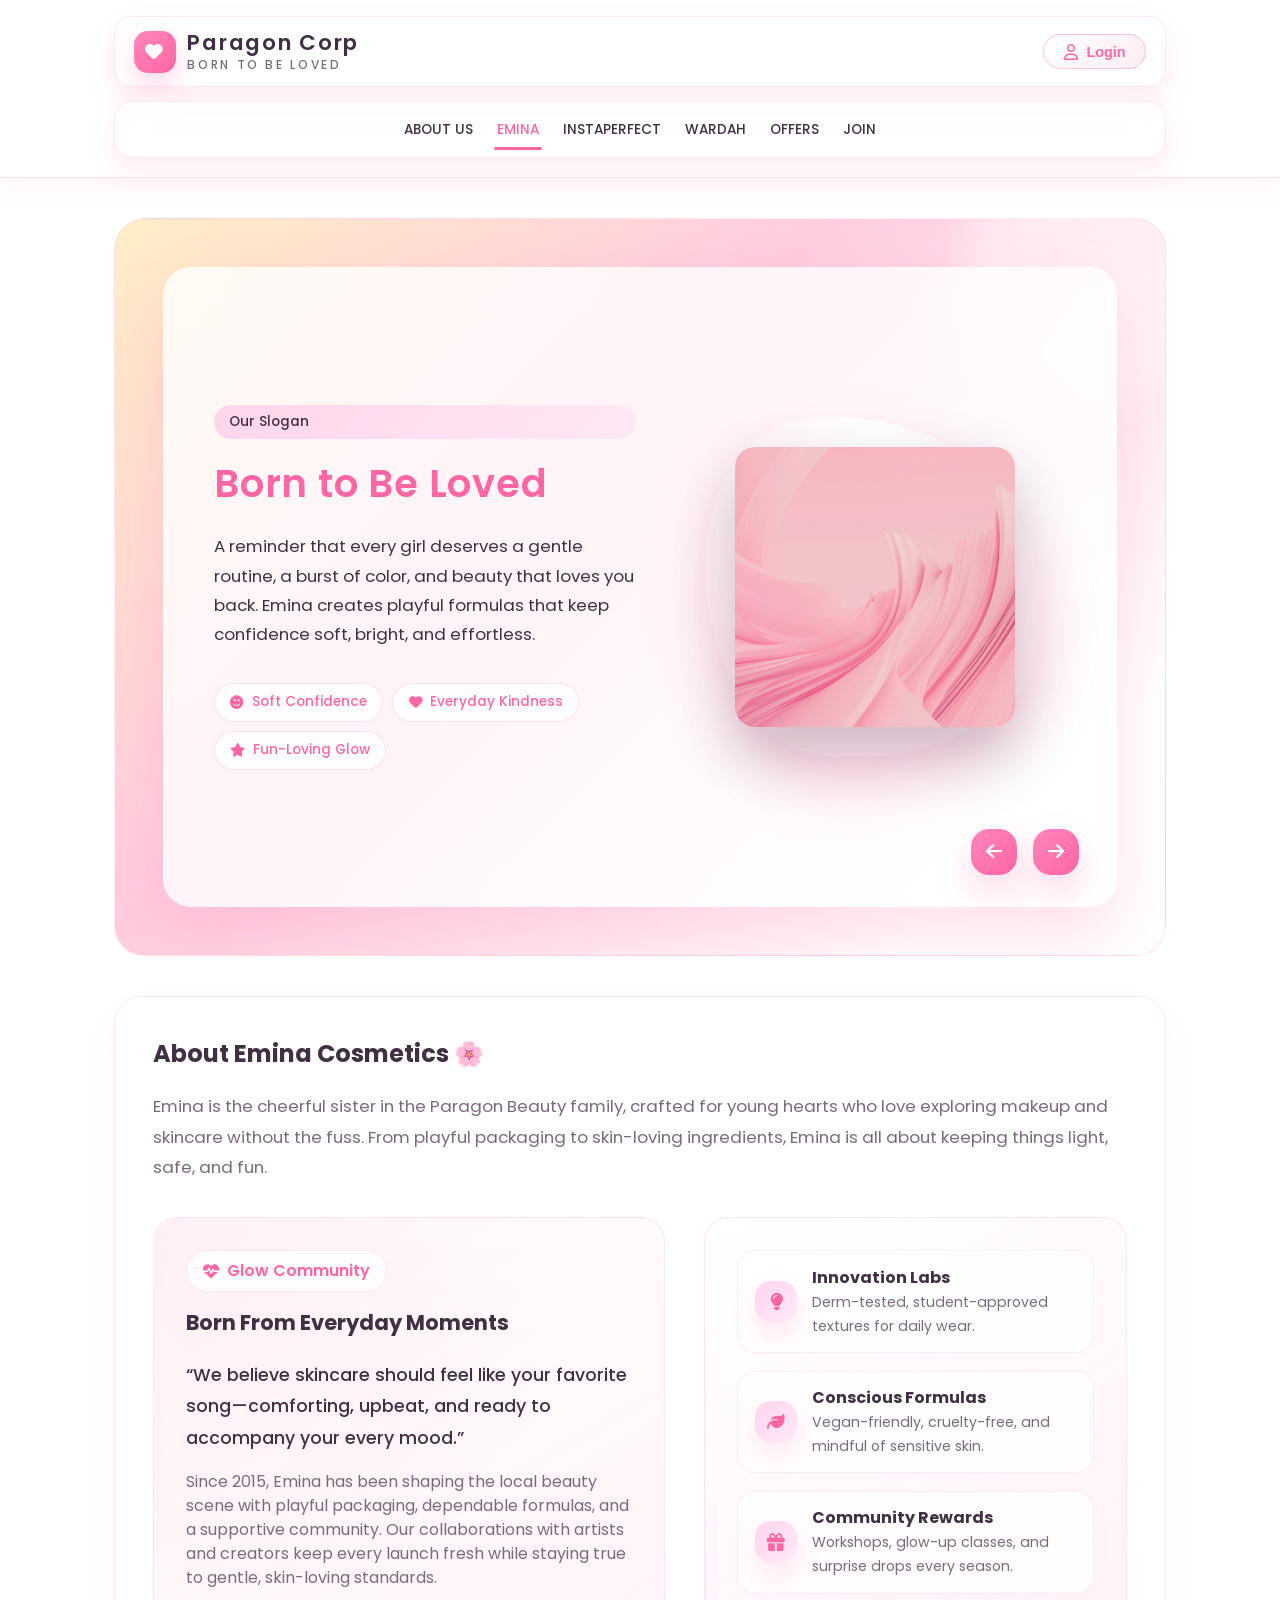
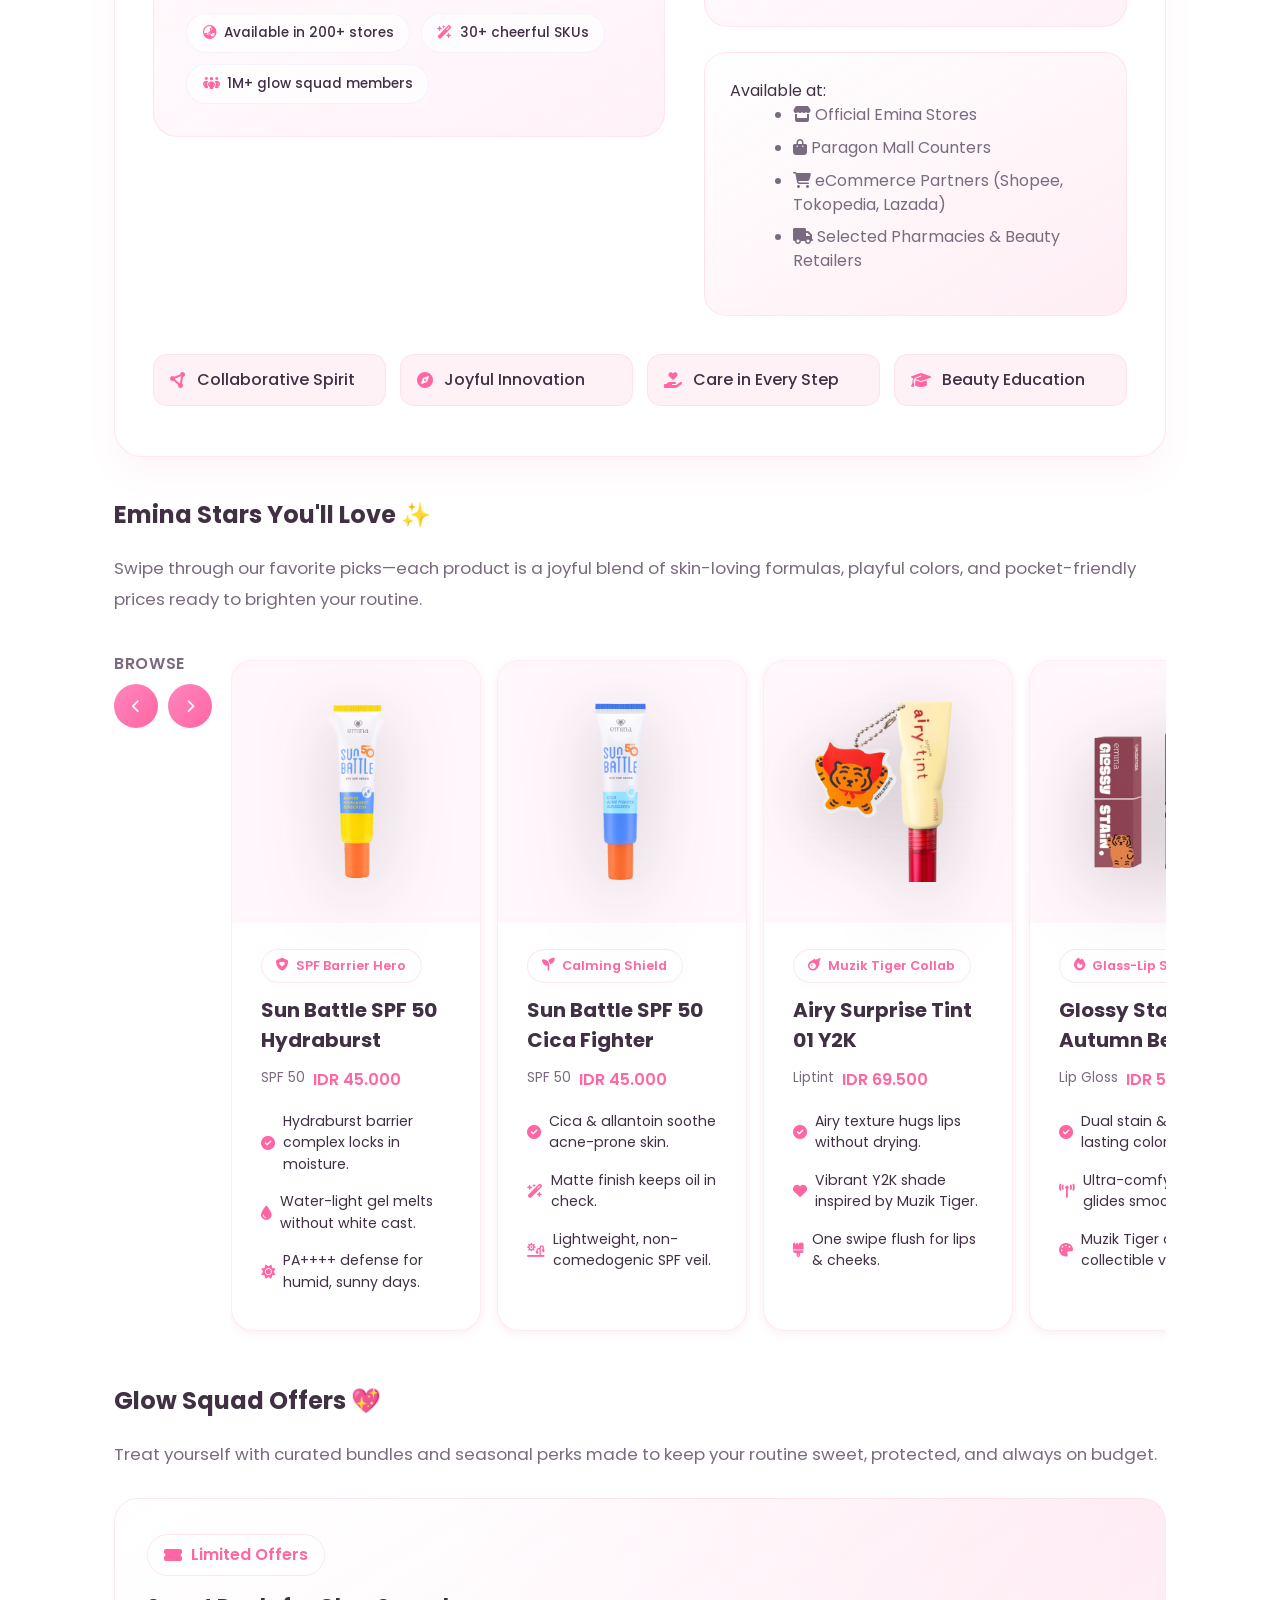
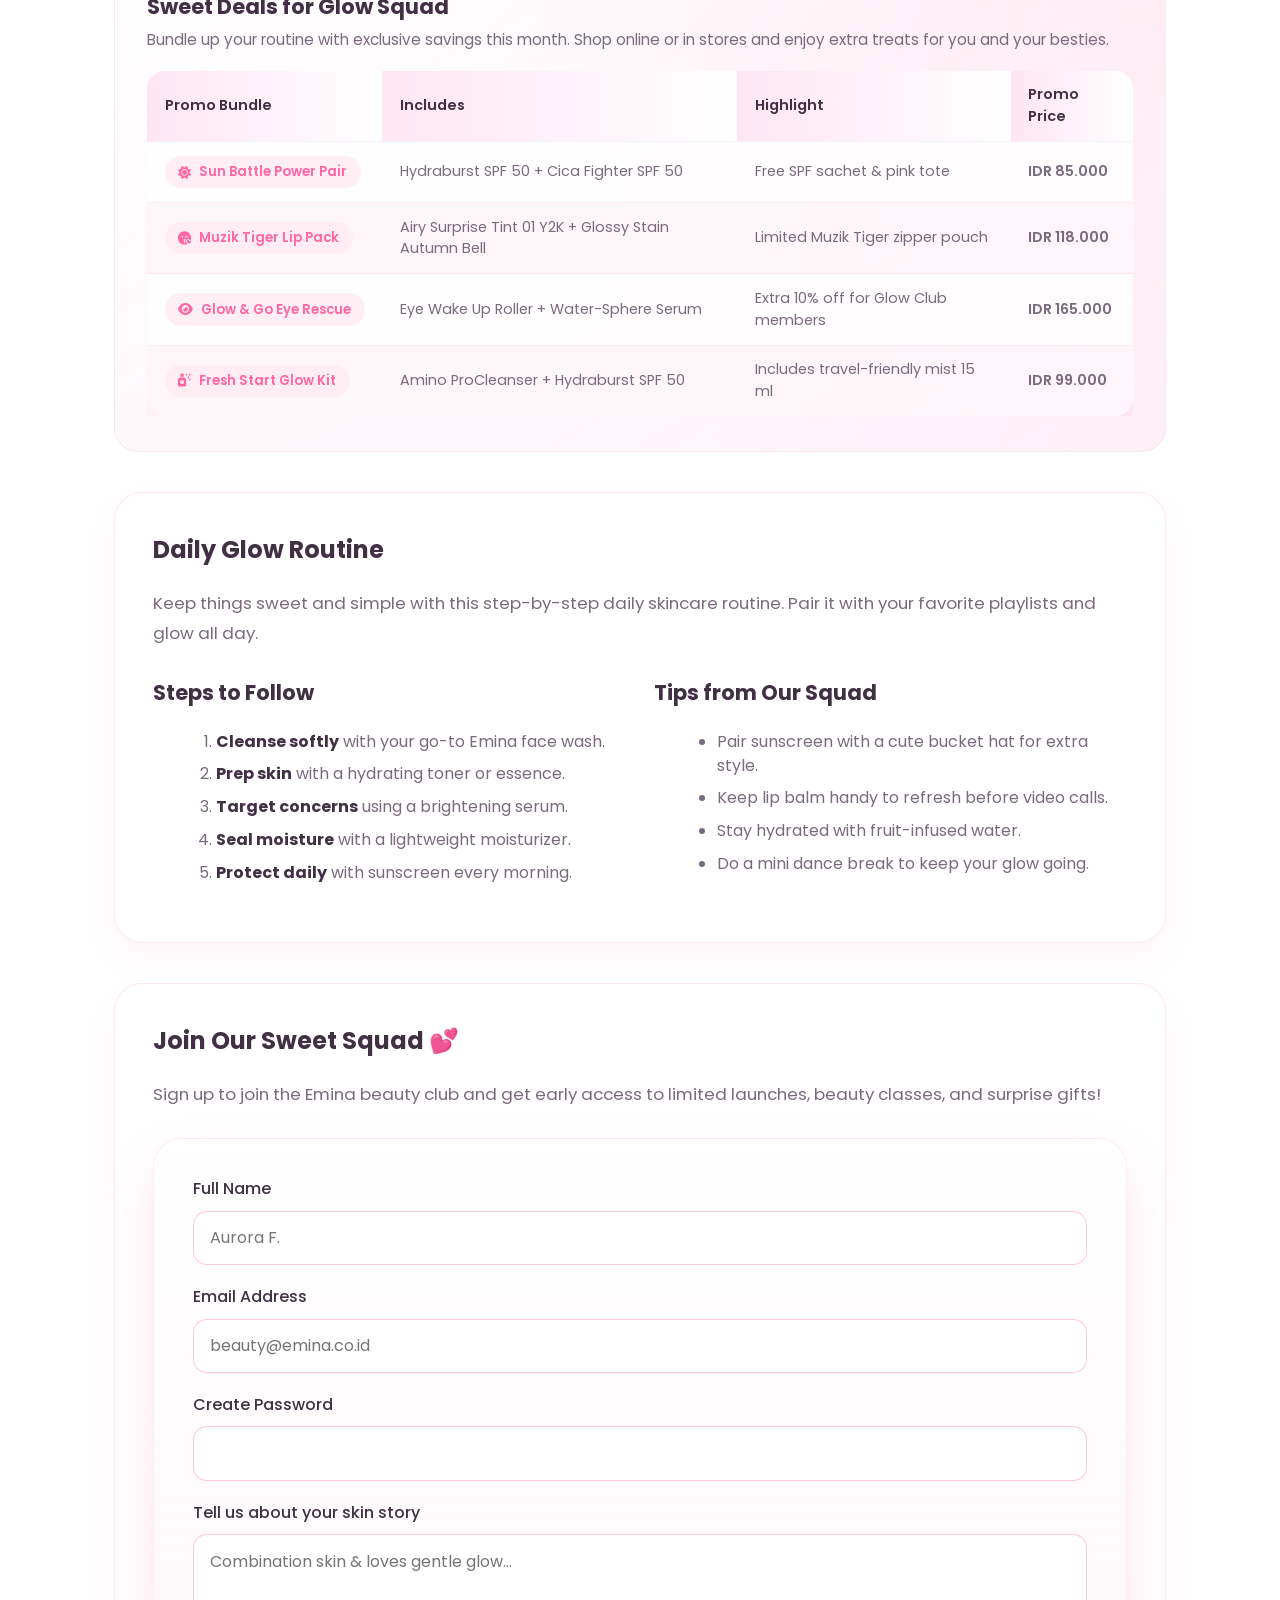
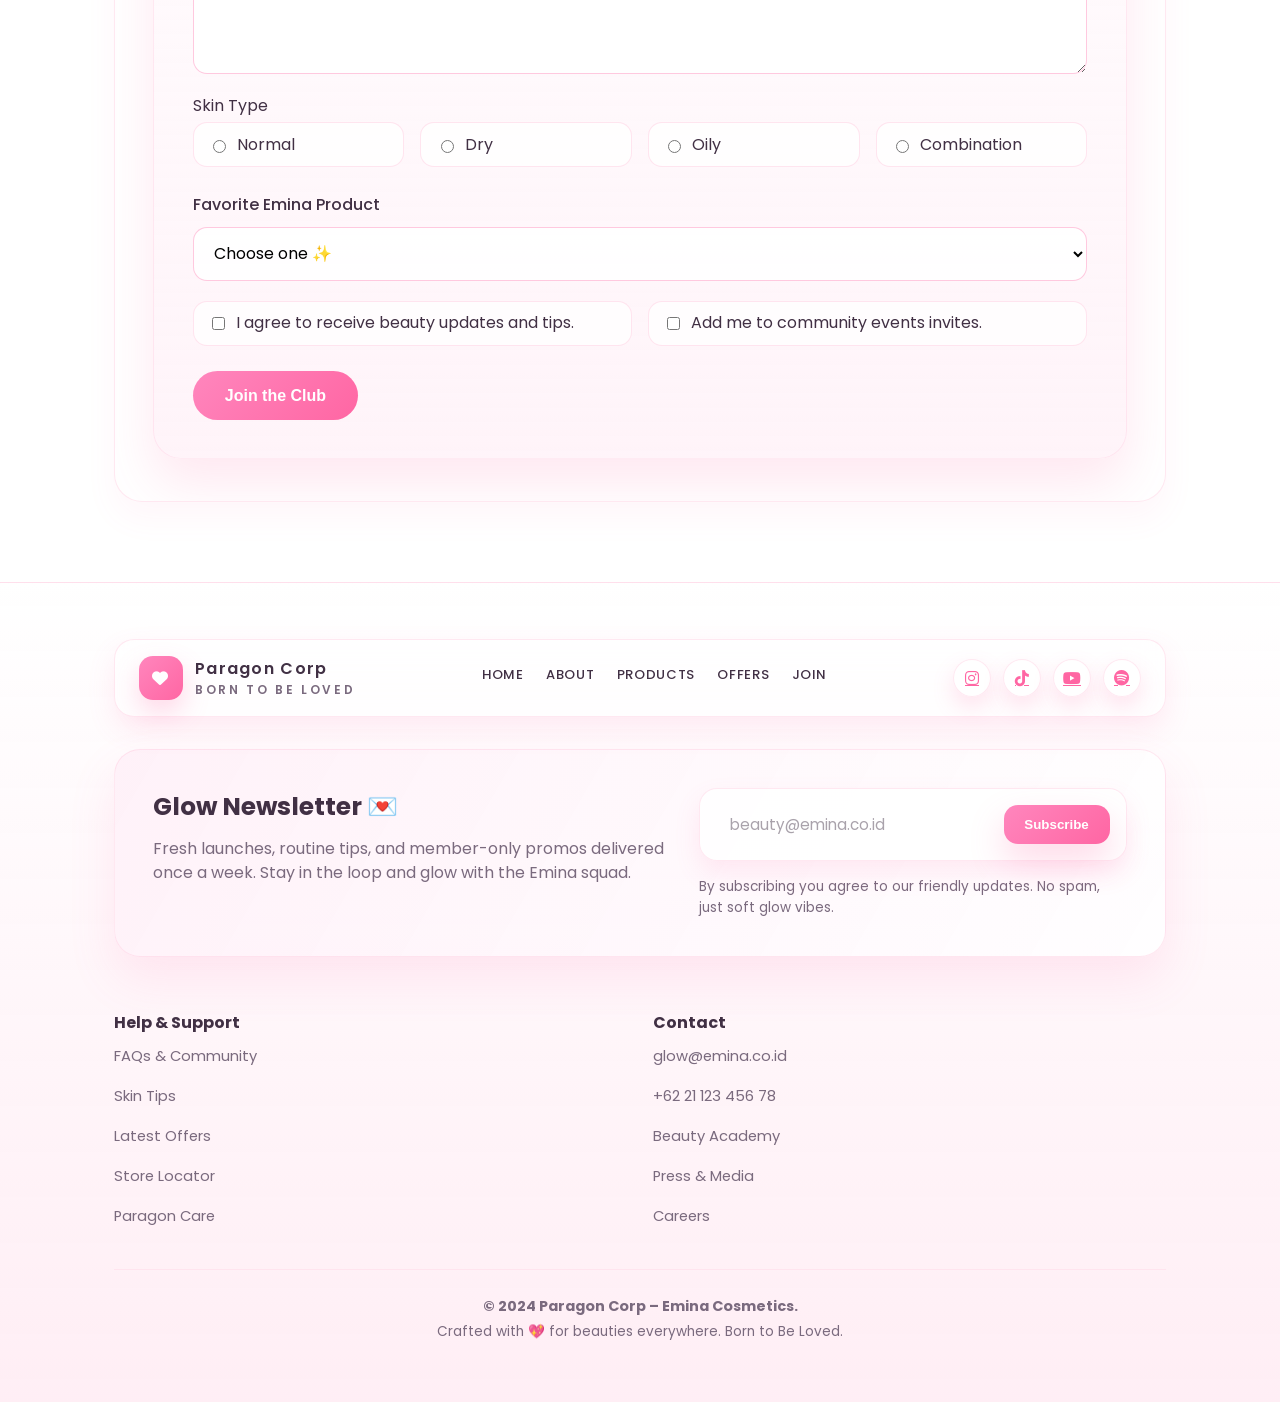
==== commit cf86ab6a: "Update" ====
--- a/index.html
+++ b/index.html
@@ -15,7 +15,7 @@
       href="https://cdnjs.cloudflare.com/ajax/libs/font-awesome/6.5.2/css/all.min.css"
       referrerpolicy="no-referrer"
     />
-    <link rel="stylesheet" href="style.css" />
+    <link rel="stylesheet" href="./style.css" />
     <style>
       :root {
         --pink-soft: #ffcce0;
@@ -40,610 +40,16 @@
     </style>
   </head>
   <body>
-    <header>
-      <div class="header-shell">
-        <div class="header-row header-top">
-          <a href="#home" class="brand-link">
-            <span class="brand-icon"><i class="fa-solid fa-heart"></i></span>
-            <span class="brand-name">
-              Paragon Corp
-              <span class="brand-tagline">Born to Be Loved</span>
-            </span>
-          </a>
-          <button type="button" class="login-btn" id="login-action">
-            <i class="fa-regular fa-user"></i>
-            <span>Login</span>
-          </button>
-        </div>
-        <div class="header-row header-nav">
-          <nav>
-            <ul class="nav-primary">
-              <li><a href="#about">About Us</a></li>
-              <li><a href="#emina" class="active-link">Emina</a></li>
-              <li><a href="#">Instaperfect</a></li>
-              <li><a href="#">Wardah</a></li>
-              <li><a href="#offers">Offers</a></li>
-              <li><a href="#join">Join</a></li>
-            </ul>
-          </nav>
-        </div>
-      </div>
-    </header>
-    <main>
-      <!-- HOME SECTION -->
-      <section id="home" class="hero">
-        <div class="hero-shell">
-          <div class="slideshow">
-            <div class="slide active" data-slide="0">
-              <div class="slide-copy">
-                <span class="slide-badge">Our Slogan</span>
-                <h2 class="hero-title" style="color: #ff66a3;">Born to Be Loved</h2>
-                <p class="hero-description">
-                  A reminder that every girl deserves a gentle routine, a burst of color,
-                  and beauty that loves you back. Emina creates playful formulas that keep
-                  confidence soft, bright, and effortless.
-                </p>
-                <div class="slide-meta">
-                  <span><i class="fa-solid fa-face-smile-beam"></i>Soft Confidence</span>
-                  <span><i class="fa-solid fa-heart"></i>Everyday Kindness</span>
-                  <span><i class="fa-solid fa-star"></i>Fun-Loving Glow</span>
-                </div>
-              </div>
-              <div class="slide-visual">
-                <img
-                  src="./imgs/slide-1.jpeg"
-                  alt="Soft pink makeup products arranged on a pastel background"
-                />
-              </div>
-            </div>
-            <div class="slide" data-slide="1">
-              <div class="slide-copy">
-                <span class="slide-badge">Why Girls Love Emina?</span>
-                <h2 class="hero-title">Playful Beauty, Real Results</h2>
-                <p class="hero-description">
-                  From campus mornings to weekend hangouts, Emina delivers formulas that
-                  feel good, look good, and keep your skin smiling back.
-                </p>
-                <ul class="slide-features">
-                  <li><i class="fa-solid fa-tags"></i>Affordable and trendy</li>
-                  <li><i class="fa-solid fa-flask"></i>Dermatologically tested</li>
-                  <li><i class="fa-solid fa-leaf"></i>Cruelty-free and vegan</li>
-                </ul>
-              </div>
-              <div class="slide-visual">
-                <img
-                  src="./imgs/slide-2.jpeg"
-                  alt="Colorful skincare bottles on a minimalist shelf"
-                />
-              </div>
-            </div>
-            <div class="slide" data-slide="2">
-              <div class="slide-copy">
-                <span class="slide-badge">Simple Skincare Routine</span>
-                <h2 class="hero-title">Glow Steps You Can Follow</h2>
-                <ol class="slide-steps">
-                  <li>Clean your face</li>
-                  <li>Apply toner</li>
-                  <li>Moisturize daily</li>
-                </ol>
-                <p class="slide-note">
-                  <i class="fa-solid fa-sun"></i> Finish with SPF to lock in the glow.
-                </p>
-              </div>
-              <div class="slide-visual">
-                <img
-                  src="./imgs/slide-3.jpeg"
-                  alt="Skincare essentials neatly stacked in pink tones"
-                />
-              </div>
-            </div>
-            <div class="slide-controls">
-              <button type="button" class="slide-prev" aria-label="Previous slide">
-                <i class="fa-solid fa-arrow-left"></i>
-              </button>
-              <button type="button" class="slide-next" aria-label="Next slide">
-                <i class="fa-solid fa-arrow-right"></i>
-              </button>
-            </div>
-          </div>
-        </div>
-      </section>
-
-      <div class="form-popup" id="form-popup" aria-hidden="true">
-        <div class="form-popup-backdrop"></div>
-        <div class="form-popup-content" role="dialog" aria-labelledby="form-popup-title">
-          <button type="button" class="form-popup-close" aria-label="Close welcome message">
-            <i class="fa-solid fa-times"></i>
-          </button>
-          <h3 id="form-popup-title">Welcome to the Glow Squad! ✨</h3>
-          <p id="form-popup-message">
-            Thank you for joining. Keep an eye on your inbox for the sweetest updates and invites.
-          </p>
-          <button type="button" class="form-popup-cta" id="form-popup-cta">Got it!</button>
-        </div>
-      </div>
-
-      <!-- ABOUT SECTION -->
-      <section id="about">
-        <h2 class="section-heading">About Emina Cosmetics 🌸</h2>
-        <p class="section-subtitle">
-          Emina is the cheerful sister in the Paragon Beauty family, crafted for
-          young hearts who love exploring makeup and skincare without the fuss.
-          From playful packaging to skin-loving ingredients, Emina is all about
-          keeping things light, safe, and fun.
-        </p>
-        <div class="about-grid">
-          <div class="about-column">
-            <div class="info-card about-story-card">
-              <span class="about-badge"><i class="fa-solid fa-heart-pulse"></i> Glow Community</span>
-              <h3>Born From Everyday Moments</h3>
-              <p class="quote">
-                “We believe skincare should feel like your favorite song—comforting, upbeat,
-                and ready to accompany your every mood.”
-              </p>
-              <p>
-                Since 2015, Emina has been shaping the local beauty scene with playful packaging,
-                dependable formulas, and a supportive community. Our collaborations with artists and
-                creators keep every launch fresh while staying true to gentle, skin-loving standards.
-              </p>
-              <div class="about-story-meta">
-                <span><i class="fa-solid fa-earth-asia"></i>Available in 200+ stores</span>
-                <span><i class="fa-solid fa-wand-magic-sparkles"></i>30+ cheerful SKUs</span>
-                <span><i class="fa-solid fa-people-group"></i>1M+ glow squad members</span>
-              </div>
-            </div>
-          </div>
-          <div class="about-column">
-            <div class="info-card brand-stats">
-              <div class="stat-item">
-                <div class="stat-icon">
-                  <i class="fa-solid fa-lightbulb"></i>
-                </div>
-                <div class="stat-copy">
-                  <strong>Innovation Labs</strong>
-                  <span>Derm-tested, student-approved textures for daily wear.</span>
-                </div>
-              </div>
-              <div class="stat-item">
-                <div class="stat-icon">
-                  <i class="fa-solid fa-leaf"></i>
-                </div>
-                <div class="stat-copy">
-                  <strong>Conscious Formulas</strong>
-                  <span>Vegan-friendly, cruelty-free, and mindful of sensitive skin.</span>
-                </div>
-              </div>
-            </div>
-            <div class="available-at">
-              <span class="available-at-label">Available at:</span>
-              <ul class="available-at-list">
-                <li><i class="fa-solid fa-store"></i> Official Emina Stores</li>
-                <li><i class="fa-solid fa-bag-shopping"></i> Paragon Mall Counters</li>
-                <li><i class="fa-solid fa-laptop"></i> eCommerce (Shopee, Tokopedia)</li>
-              </ul>
-            </div>
-          </div>
-        </div>
-        <ul class="brand-pillars">
-          <li class="brand-pill"><i class="fa-solid fa-circle-nodes"></i>Collaborative Spirit</li>
-          <li class="brand-pill"><i class="fa-solid fa-compass"></i>Joyful Innovation</li>
-          <li class="brand-pill"><i class="fa-solid fa-hand-holding-heart"></i>Care in Every Step</li>
-          <li class="brand-pill"><i class="fa-solid fa-graduation-cap"></i>Beauty Education</li>
-        </ul>
-      </section>
-
-      <!-- PRODUCTS SECTION -->
-      <section id="products" class="section-base">
-        <h2 class="section-heading">Emina Stars You'll Love ✨</h2>
-        <p class="section-subtitle">
-          Swipe through our favorite picks—each product is a joyful blend of skin-loving formulas,
-          playful colors, and pocket-friendly prices ready to brighten your routine.
-        </p>
-        <div class="product-row">
-          <div class="product-track" tabindex="0" aria-live="polite">
-            <article class="product-card">
-              <div class="product-image">
-                <img
-                  src="imgs/product-1.png"
-                  alt="Emina Sun Battle SPF 50 PA++++ Barrier Hydraburst Sunscreen"
-                />
-              </div>
-              <div class="product-body">
-                <span class="product-tag"><i class="fa-solid fa-shield-heart"></i> SPF Barrier Hero</span>
-                <h3 class="product-title">Sun Battle SPF 50 Hydraburst</h3>
-                <div class="product-meta">
-                  <span>SPF 50</span>
-                  <span class="product-price">IDR 45.000</span>
-                </div>
-                <ul class="product-benefits">
-                  <li><i class="fa-solid fa-circle-check"></i>Hydraburst barrier complex locks in moisture.</li>
-                  <li><i class="fa-solid fa-droplet"></i>Water-light gel melts without white cast.</li>
-                  <li><i class="fa-solid fa-sun"></i>PA++++ defense for humid, sunny days.</li>
-                </ul>
-              </div>
-            </article>
-            <article class="product-card">
-              <div class="product-image">
-                <img
-                  src="imgs/product-2.png"
-                  alt="Emina Sun Battle SPF 50 PA++++ Cica Acne Fighter Sunscreen"
-                />
-              </div>
-              <div class="product-body">
-                <span class="product-tag"><i class="fa-solid fa-seedling"></i> Calming Shield</span>
-                <h3 class="product-title">Sun Battle SPF 50 Cica Fighter</h3>
-                <div class="product-meta">
-                  <span>SPF 50</span>
-                  <span class="product-price">IDR 45.000</span>
-                </div>
-                <ul class="product-benefits">
-                  <li><i class="fa-solid fa-circle-check"></i>Cica & allantoin soothe acne-prone skin.</li>
-                  <li><i class="fa-solid fa-wand-magic-sparkles"></i>Matte finish keeps oil in check.</li>
-                  <li><i class="fa-solid fa-sun-plant-wilt"></i>Lightweight, non-comedogenic SPF veil.</li>
-                </ul>
-              </div>
-            </article>
-            <article class="product-card">
-              <div class="product-image">
-                <img
-                  src="imgs/product-3.png"
-                  alt="Emina Airy Surprise Tint 01 Y2K x Muzik Tiger"
-                />
-              </div>
-              <div class="product-body">
-                <span class="product-tag"><i class="fa-solid fa-meteor"></i> Muzik Tiger Collab</span>
-                <h3 class="product-title">Airy Surprise Tint 01 Y2K</h3>
-                <div class="product-meta">
-                  <span>Liptint</span>
-                  <span class="product-price">IDR 69.500</span>
-                </div>
-                <ul class="product-benefits">
-                  <li><i class="fa-solid fa-circle-check"></i>Airy texture hugs lips without drying.</li>
-                  <li><i class="fa-solid fa-heart"></i>Vibrant Y2K shade inspired by Muzik Tiger.</li>
-                  <li><i class="fa-solid fa-brush"></i>One swipe flush for lips & cheeks.</li>
-                </ul>
-              </div>
-            </article>
-            <article class="product-card">
-              <div class="product-image">
-                <img
-                  src="imgs/product-4.png"
-                  alt="Emina Glossy Stain 01 Autumn Bell x Muzik Tiger"
-                />
-              </div>
-              <div class="product-body">
-                <span class="product-tag"><i class="fa-solid fa-fire"></i> Glass-Lip Shine</span>
-                <h3 class="product-title">Glossy Stain 01 Autumn Bell</h3>
-                <div class="product-meta">
-                  <span>Lip Gloss</span>
-                  <span class="product-price">IDR 56.000</span>
-                </div>
-                <ul class="product-benefits">
-                  <li><i class="fa-solid fa-circle-check"></i>Dual stain & gloss for lasting color.</li>
-                  <li><i class="fa-solid fa-tower-broadcast"></i>Ultra-comfy doe-foot glides smoothly.</li>
-                  <li><i class="fa-solid fa-palette"></i>Muzik Tiger art adds collectible vibes.</li>
-                </ul>
-              </div>
-            </article>
-            <article class="product-card">
-              <div class="product-image">
-                <img
-                  src="imgs/product-5.png"
-                  alt="Emina GloRad+ Instant Refresh Puffy Eyes Eye Wake Up Roller"
-                />
-              </div>
-              <div class="product-body">
-                <span class="product-tag"><i class="fa-solid fa-eye"></i> Wake Up Eyes</span>
-                <h3 class="product-title">GloRad+ Eye Wake Up Roller</h3>
-                <div class="product-meta">
-                  <span>Serum</span>
-                  <span class="product-price">IDR 81.000</span>
-                </div>
-                <ul class="product-benefits">
-                  <li><i class="fa-solid fa-circle-check"></i>Cooling metal roller de-puffs instantly.</li>
-                  <li><i class="fa-solid fa-droplet"></i>Brightening peptides lighten dark circles.</li>
-                  <li><i class="fa-solid fa-face-smile"></i>Perfect for late-night study recoveries.</li>
-                </ul>
-              </div>
-            </article>
-            <article class="product-card">
-              <div class="product-image">
-                <img
-                  src="imgs/product-6.png"
-                  alt="EMINA GloRad+ Hassle Free Cleanser Amino Fusion ProCleanser"
-                />
-              </div>
-              <div class="product-body">
-                <span class="product-tag"><i class="fa-solid fa-soap"></i> Amino Clean</span>
-                <h3 class="product-title">GloRad+ Amino ProCleanser</h3>
-                <div class="product-meta">
-                  <span>Face Wash</span>
-                  <span class="product-price">IDR 60.000</span>
-                </div>
-                <ul class="product-benefits">
-                  <li><i class="fa-solid fa-circle-check"></i>Amino fusion lifts dirt without stripping.</li>
-                  <li><i class="fa-solid fa-wand-magic-sparkles"></i>Leaves skin bouncy and clarified.</li>
-                  <li><i class="fa-solid fa-feather"></i>Foam cushion feels featherlight.</li>
-                </ul>
-              </div>
-            </article>
-            <article class="product-card">
-              <div class="product-image">
-                <img
-                  src="imgs/product-7.png"
-                  alt="Emina GloRad+ High-Res Bright Glow Water-Sphere Serum"
-                />
-              </div>
-              <div class="product-body">
-                <span class="product-tag"><i class="fa-solid fa-droplet"></i> Glow Enhancer</span>
-                <h3 class="product-title">GloRad+ Water-Sphere Serum</h3>
-                <div class="product-meta">
-                  <span>Serum</span>
-                  <span class="product-price">IDR 94.000</span>
-                </div>
-                <ul class="product-benefits">
-                  <li><i class="fa-solid fa-circle-check"></i>Water-sphere tech boosts radiance fast.</li>
-                  <li><i class="fa-solid fa-flask"></i>Niacinamide & vitamin C brighten tone.</li>
-                  <li><i class="fa-solid fa-face-grin-stars"></i>Glass-skin finish without stickiness.</li>
-                </ul>
-              </div>
-            </article>
-          </div>
-          <div class="carousel-controls">
-            <button type="button" class="carousel-control products-prev" aria-label="Previous products">
-              <i class="fa-solid fa-chevron-left"></i>
-            </button>
-            <button type="button" class="carousel-control products-next" aria-label="Next products">
-              <i class="fa-solid fa-chevron-right"></i>
-            </button>
-          </div>
-        </div>
-      </section>
-
-      <section id="offers" class="section-base">
-        <h2 class="section-heading">Glow Squad Offers 💖</h2>
-        <p class="section-subtitle">
-          Treat yourself with curated bundles and seasonal perks made to keep your routine sweet, protected,
-          and always on budget.
-        </p>
-        <div class="info-card promo-table-card">
-          <span class="promo-badge"><i class="fa-solid fa-ticket-simple"></i> Limited Offers</span>
-          <h3>Sweet Deals for Glow Squad</h3>
-          <p class="promo-subtitle">
-            Bundle up your routine with exclusive savings this month. Shop online or in stores and enjoy
-            extra treats for you and your besties.
-          </p>
-          <div class="table-overflow">
-            <table class="promo-table">
-              <thead>
-                <tr>
-                  <th>Promo Bundle</th>
-                  <th>Includes</th>
-                  <th>Highlight</th>
-                  <th>Promo Price</th>
-                </tr>
-              </thead>
-              <tbody>
-                <tr>
-                  <td><span class="bundle-pill"><i class="fa-solid fa-sun"></i> Sun Battle Power Pair</span></td>
-                  <td>Hydraburst SPF 50 + Cica Fighter SPF 50</td>
-                  <td>Free SPF sachet & pink tote</td>
-                  <td class="promo-price">IDR 85.000</td>
-                </tr>
-                <tr>
-                  <td><span class="bundle-pill"><i class="fa-solid fa-face-kiss-wink-heart"></i> Muzik Tiger Lip Pack</span></td>
-                  <td>Airy Surprise Tint 01 Y2K + Glossy Stain Autumn Bell</td>
-                  <td>Limited Muzik Tiger zipper pouch</td>
-                  <td class="promo-price">IDR 118.000</td>
-                </tr>
-                <tr>
-                  <td><span class="bundle-pill"><i class="fa-solid fa-eye"></i> Glow & Go Eye Rescue</span></td>
-                  <td>Eye Wake Up Roller + Water-Sphere Serum</td>
-                  <td>Extra 10% off for Glow Club members</td>
-                  <td class="promo-price">IDR 165.000</td>
-                </tr>
-                <tr>
-                  <td><span class="bundle-pill"><i class="fa-solid fa-spray-can-sparkles"></i> Fresh Start Glow Kit</span></td>
-                  <td>Amino ProCleanser + Hydraburst SPF 50</td>
-                  <td>Includes travel-friendly mist 15 ml</td>
-                  <td class="promo-price">IDR 99.000</td>
-                </tr>
-              </tbody>
-            </table>
-          </div>
-        </div>
-      </section>
-
-      <!-- ROUTINE SECTION -->
-      <section id="routine">
-        <h2 class="section-heading">Daily Glow Routine</h2>
-        <p class="section-subtitle">
-          Keep things sweet and simple with this step-by-step daily skincare
-          routine. Pair it with your favorite playlists and glow all day.
-        </p>
-        <div class="grid-two">
-          <div class="highlight-card">
-            <h3>Steps to Follow</h3>
-            <ol>
-              <li><strong>Cleanse softly</strong> with your go-to Emina face wash.</li>
-              <li><strong>Prep skin</strong> with a hydrating toner or essence.</li>
-              <li><strong>Target concerns</strong> using a brightening serum.</li>
-              <li><strong>Seal moisture</strong> with a lightweight moisturizer.</li>
-              <li><strong>Protect daily</strong> with sunscreen every morning.</li>
-            </ol>
-          </div>
-          <div class="highlight-card">
-            <h3>Tips from Our Squad</h3>
-            <ul>
-              <li>Pair sunscreen with a cute bucket hat for extra style.</li>
-              <li>Keep lip balm handy to refresh before video calls.</li>
-              <li>Stay hydrated with fruit-infused water.</li>
-              <li>Do a mini dance break to keep your glow going.</li>
-            </ul>
-          </div>
-        </div>
-      </section>
-
-      <!-- JOIN SECTION -->
-      <section id="join">
-        <h2 class="section-heading">Join Our Sweet Squad 💕</h2>
-        <p class="section-subtitle">
-          Sign up to join the Emina beauty club and get early access to limited
-          launches, beauty classes, and surprise gifts!
-        </p>
-        <div class="form-card">
-          <form id="join-form" novalidate>
-            <div class="field">
-              <label for="name">Full Name</label>
-              <input
-                type="text"
-                id="name"
-                name="name"
-                placeholder="Aurora F."
-                required
-              />
-              <small class="error-message" id="name-error"></small>
-            </div>
-            <div class="field">
-              <label for="email">Email Address</label>
-              <input
-                type="email"
-                id="email"
-                name="email"
-                placeholder="beauty@emina.co.id"
-                required
-              />
-              <small class="error-message" id="email-error"></small>
-            </div>
-            <div class="field">
-              <label for="password">Create Password</label>
-              <input
-                type="password"
-                id="password"
-                name="password"
-                minlength="6"
-                required
-              />
-              <small class="error-message" id="password-error"></small>
-            </div>
-            <div class="field">
-              <label for="story">Tell us about your skin story</label>
-              <textarea
-                id="story"
-                name="story"
-                placeholder="Combination skin & loves gentle glow..."
-                required
-              ></textarea>
-              <small class="error-message" id="story-error"></small>
-            </div>
-            <div class="field">
-              <span class="label">Skin Type</span>
-              <div class="choices">
-                <label>
-                  <input type="radio" name="skin" value="normal" required />
-                  Normal
-                </label>
-                <label>
-                  <input type="radio" name="skin" value="dry" />
-                  Dry
-                </label>
-                <label>
-                  <input type="radio" name="skin" value="oily" />
-                  Oily
-                </label>
-                <label>
-                  <input type="radio" name="skin" value="combo" />
-                  Combination
-                </label>
-              </div>
-              <small class="error-message" id="skin-error"></small>
-            </div>
-            <div class="field">
-              <label for="favorite">Favorite Emina Product</label>
-              <select id="favorite" name="favorite" required>
-                <option value="">Choose one ✨</option>
-                <option value="bright-stuff">Bright Stuff Serum</option>
-                <option value="sun-protection">Sun Protection SPF 30</option>
-                <option value="creamy-tint">Creamy Tint</option>
-                <option value="skin-buddy">Skin Buddy Cleanser</option>
-              </select>
-              <small class="error-message" id="favorite-error"></small>
-            </div>
-            <div class="field">
-              <div class="choices">
-                <label>
-                  <input type="checkbox" name="agree" id="agree" required />
-                  I agree to receive beauty updates and tips.
-                </label>
-                <label>
-                  <input type="checkbox" name="community" id="community" />
-                  Add me to community events invites.
-                </label>
-              </div>
-              <small class="error-message" id="agree-error"></small>
-            </div>
-            <button type="submit" class="submit-btn">Join the Club</button>
-          </form>
-        </div>
-      </section>
+    <div data-include="partials/header.html"></div>
+    <main id="main-content">
+      <div data-include="partials/home.html"></div>
+      <div data-include="partials/about.html"></div>
+      <div data-include="partials/products.html"></div>
+      <div data-include="partials/offers.html"></div>
+      <div data-include="partials/routine.html"></div>
+      <div data-include="partials/join.html"></div>
     </main>
-    <footer>
-      <div class="footer-shell">
-        <div class="footer-newsletter">
-          <div>
-            <h3>Glow Newsletter</h3>
-            <p>
-              Fresh launches, routine tips, and member-only promos delivered once a week.
-              Stay in the loop and glow with the Emina squad.
-            </p>
-          </div>
-          <form class="footer-form" id="newsletter-form">
-            <label for="newsletter-email" class="sr-only">Email address</label>
-            <div class="footer-input-group">
-              <input
-                type="email"
-                id="newsletter-email"
-                name="newsletter-email"
-                placeholder="beauty@emina.co.id"
-                required
-              />
-              <button type="submit" class="footer-submit">Subscribe</button>
-            </div>
-            <p class="footer-policy">
-              By subscribing you agree to our friendly updates. No spam, just soft glow vibes.
-            </p>
-          </form>
-        </div>
-
-        <div class="footer-links">
-          <div>
-            <h4>Help & Support</h4>
-            <ul>
-              <li><a href="#join">FAQs & Community</a></li>
-              <li><a href="#routine">Skin Tips</a></li>
-              <li><a href="#offers">Latest Offers</a></li>
-              <li><a href="#">Store Locator</a></li>
-              <li><a href="#">Paragon Care</a></li>
-            </ul>
-          </div>
-          <div>
-            <h4>Contact</h4>
-            <ul>
-              <li><a href="mailto:glow@emina.co.id">glow@emina.co.id</a></li>
-              <li><a href="tel:+622112345678">+62 21 123 456 78</a></li>
-              <li><a href="#">Beauty Academy</a></li>
-              <li><a href="#">Press & Media</a></li>
-              <li><a href="#">Careers</a></li>
-            </ul>
-          </div>
-        </div>
-
-        <div class="footer-bottom">
-          <strong>© 2024 Paragon Corp – Emina Cosmetics.</strong>
-          <span>Crafted with 💖 for beauties everywhere. Born to Be Loved.</span>
-        </div>
-      </div>
-    </footer>
-    <script src="script.js"></script>
+    <div data-include="partials/footer.html"></div>
+    <script src="./script.js" defer></script>
   </body>
 </html>
--- a/style.css
+++ b/style.css
@@ -742,6 +742,21 @@
   margin: 0 0 1.2rem;
 }
 
+.table-overflow {
+  overflow-x: auto;
+}
+
+.table-overflow table {
+  min-width: 520px;
+}
+
+.include-error {
+  text-align: center;
+  color: var(--text-muted);
+  font-size: 0.9rem;
+  padding: 1.5rem 0;
+}
+
 .promo-table {
   width: 100%;
   border-collapse: separate;
@@ -795,18 +810,18 @@
 }
 
 .product-row {
+  display: grid;
+  grid-template-columns: auto 1fr;
+  align-items: start;
+  gap: 1.2rem;
+  margin-top: 2.4rem;
+}
+
+.carousel-controls {
   display: flex;
   flex-direction: column;
-  align-items: center;
-  gap: 1rem;
-  margin-top: 2.4rem;
-  position: relative;
-}
-
-.carousel-controls {
-  display: flex;
-  flex-direction: row;
-  gap: 0.6rem;
+  align-items: flex-start;
+  gap: 0.5rem;
 }
 
 .carousel-controls .label {
@@ -1018,7 +1033,7 @@
     align-items: center;
   }
 
-  .carousel-controls-top {
+  .carousel-controls {
     order: -1;
   }
 
@@ -1261,6 +1276,76 @@
   }
 }
 
+.footer-top {
+  display: flex;
+  align-items: center;
+  justify-content: space-between;
+  gap: 1.5rem;
+  background: rgba(255, 255, 255, 0.6);
+  border: 1px solid rgba(255, 204, 224, 0.45);
+  border-radius: 20px;
+  padding: 1rem 1.5rem;
+  backdrop-filter: blur(18px);
+  box-shadow: 0 12px 28px rgba(255, 102, 163, 0.12);
+}
+
+.footer-brand {
+  display: inline-flex;
+  align-items: center;
+  gap: 0.75rem;
+  text-decoration: none;
+  color: var(--text-dark);
+  letter-spacing: 0.08em;
+  font-weight: 600;
+}
+
+.footer-brand__icon {
+  width: 44px;
+  height: 44px;
+  border-radius: 14px;
+  display: grid;
+  place-items: center;
+  background: linear-gradient(135deg, #ff86bd, #ff66a3);
+  color: #ffffff;
+  box-shadow: 0 12px 26px rgba(255, 102, 163, 0.25);
+}
+
+.footer-brand__text {
+  display: flex;
+  flex-direction: column;
+}
+
+.footer-brand__tagline {
+  font-size: 0.75rem;
+  text-transform: uppercase;
+  letter-spacing: 0.22em;
+  color: var(--text-muted);
+}
+
+.footer-nav ul {
+  display: flex;
+  align-items: center;
+  gap: 1rem;
+  list-style: none;
+  padding: 0;
+  margin: 0;
+  flex-wrap: wrap;
+}
+
+.footer-nav a {
+  color: var(--text-dark);
+  font-weight: 500;
+  text-decoration: none;
+  text-transform: uppercase;
+  letter-spacing: 0.05em;
+  font-size: 0.82rem;
+  transition: color 0.3s ease;
+}
+
+.footer-nav a:hover {
+  color: var(--pink-bold);
+}
+
 footer {
   padding: 2.5rem 0;
   color: var(--text-muted);
@@ -1272,7 +1357,6 @@
   max-width: 1100px;
   margin: 0 auto;
   padding: 1rem 1.5rem 1.2rem;
-  margin: 0 auto;
   display: grid;
   gap: 2rem;
 }
